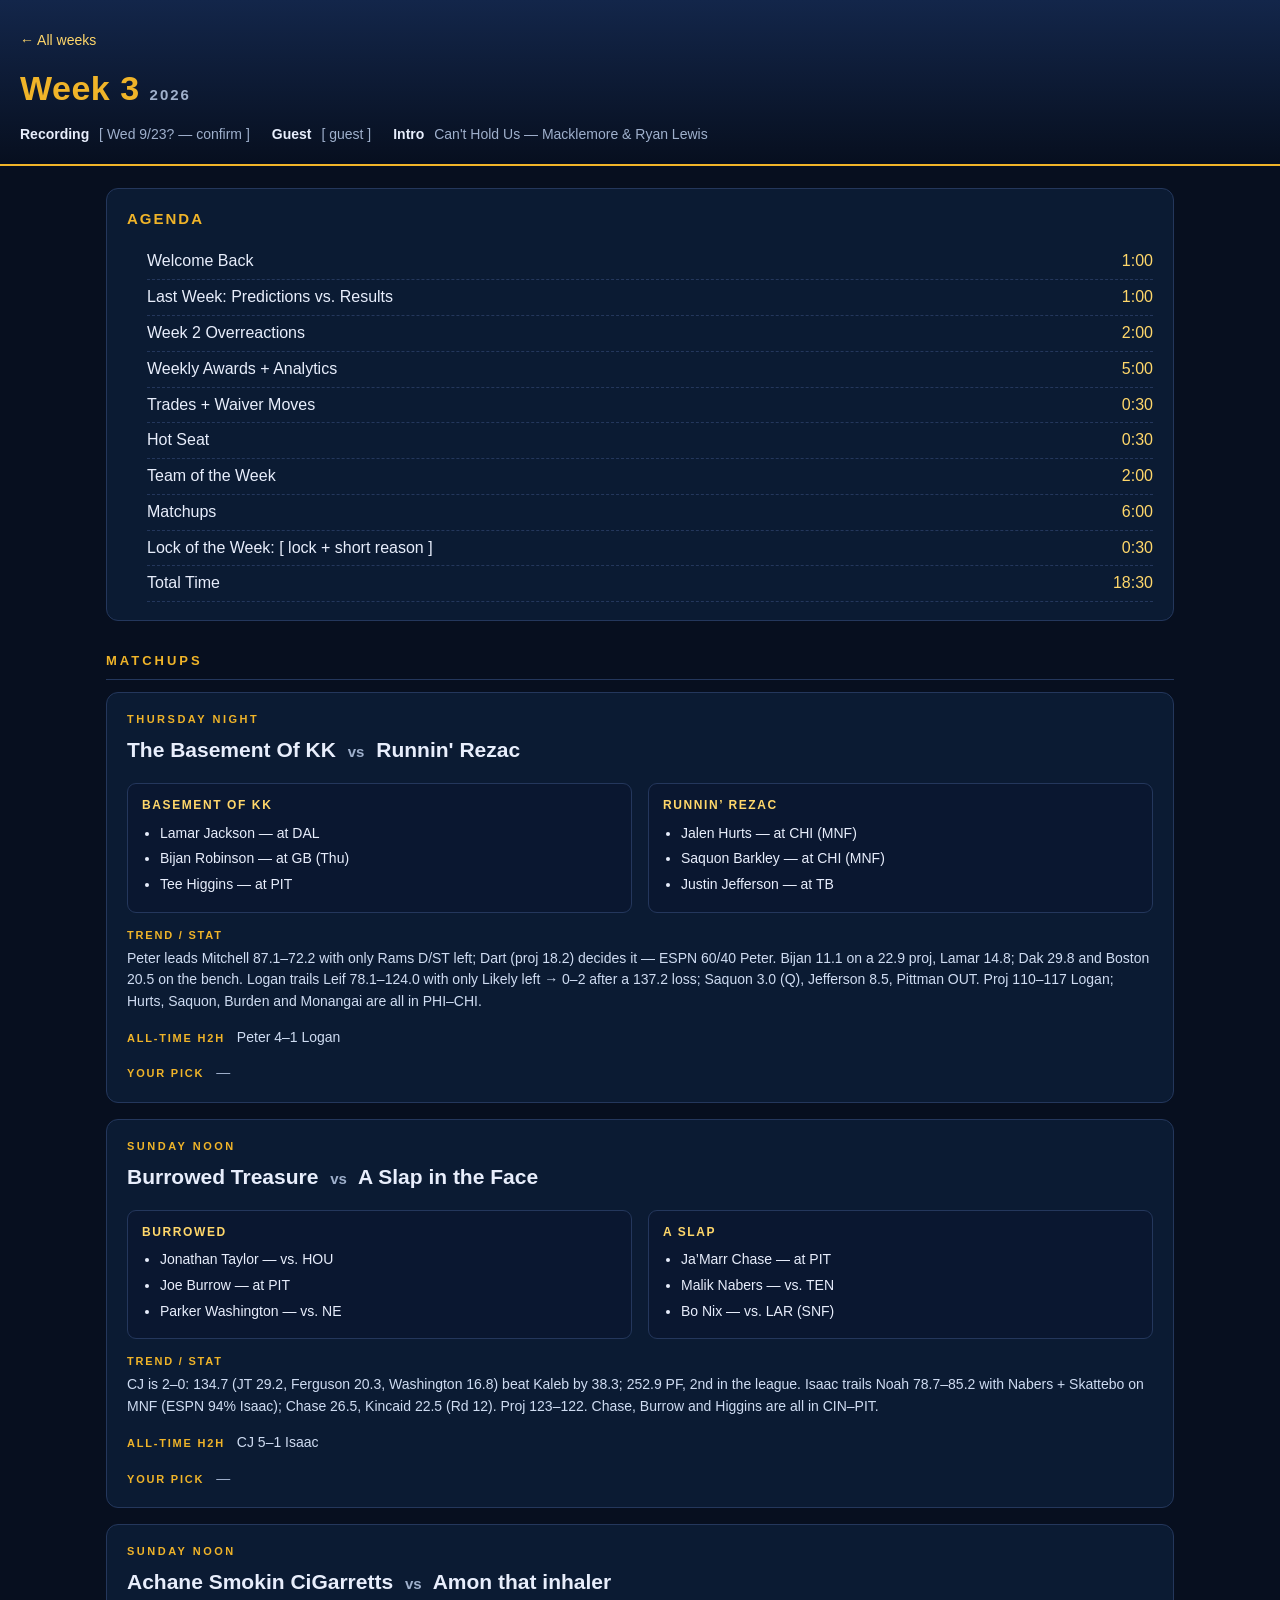
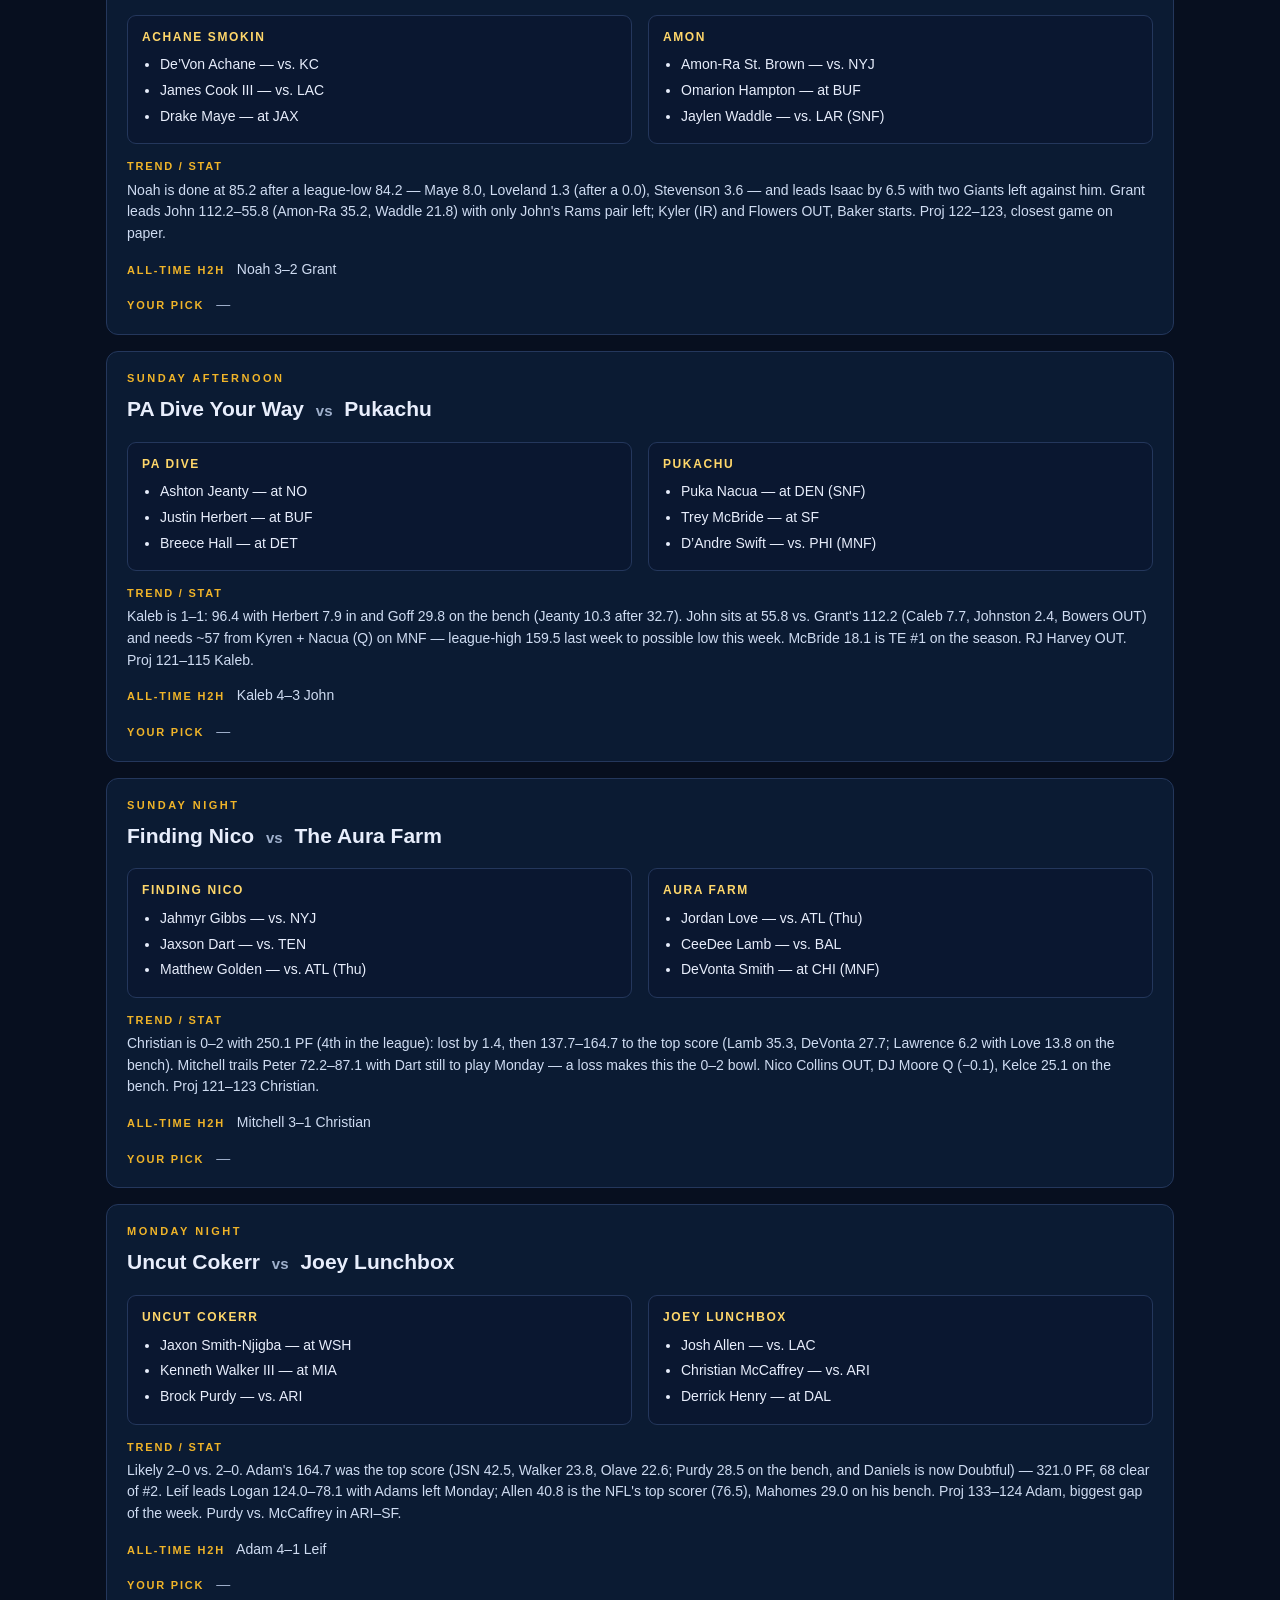
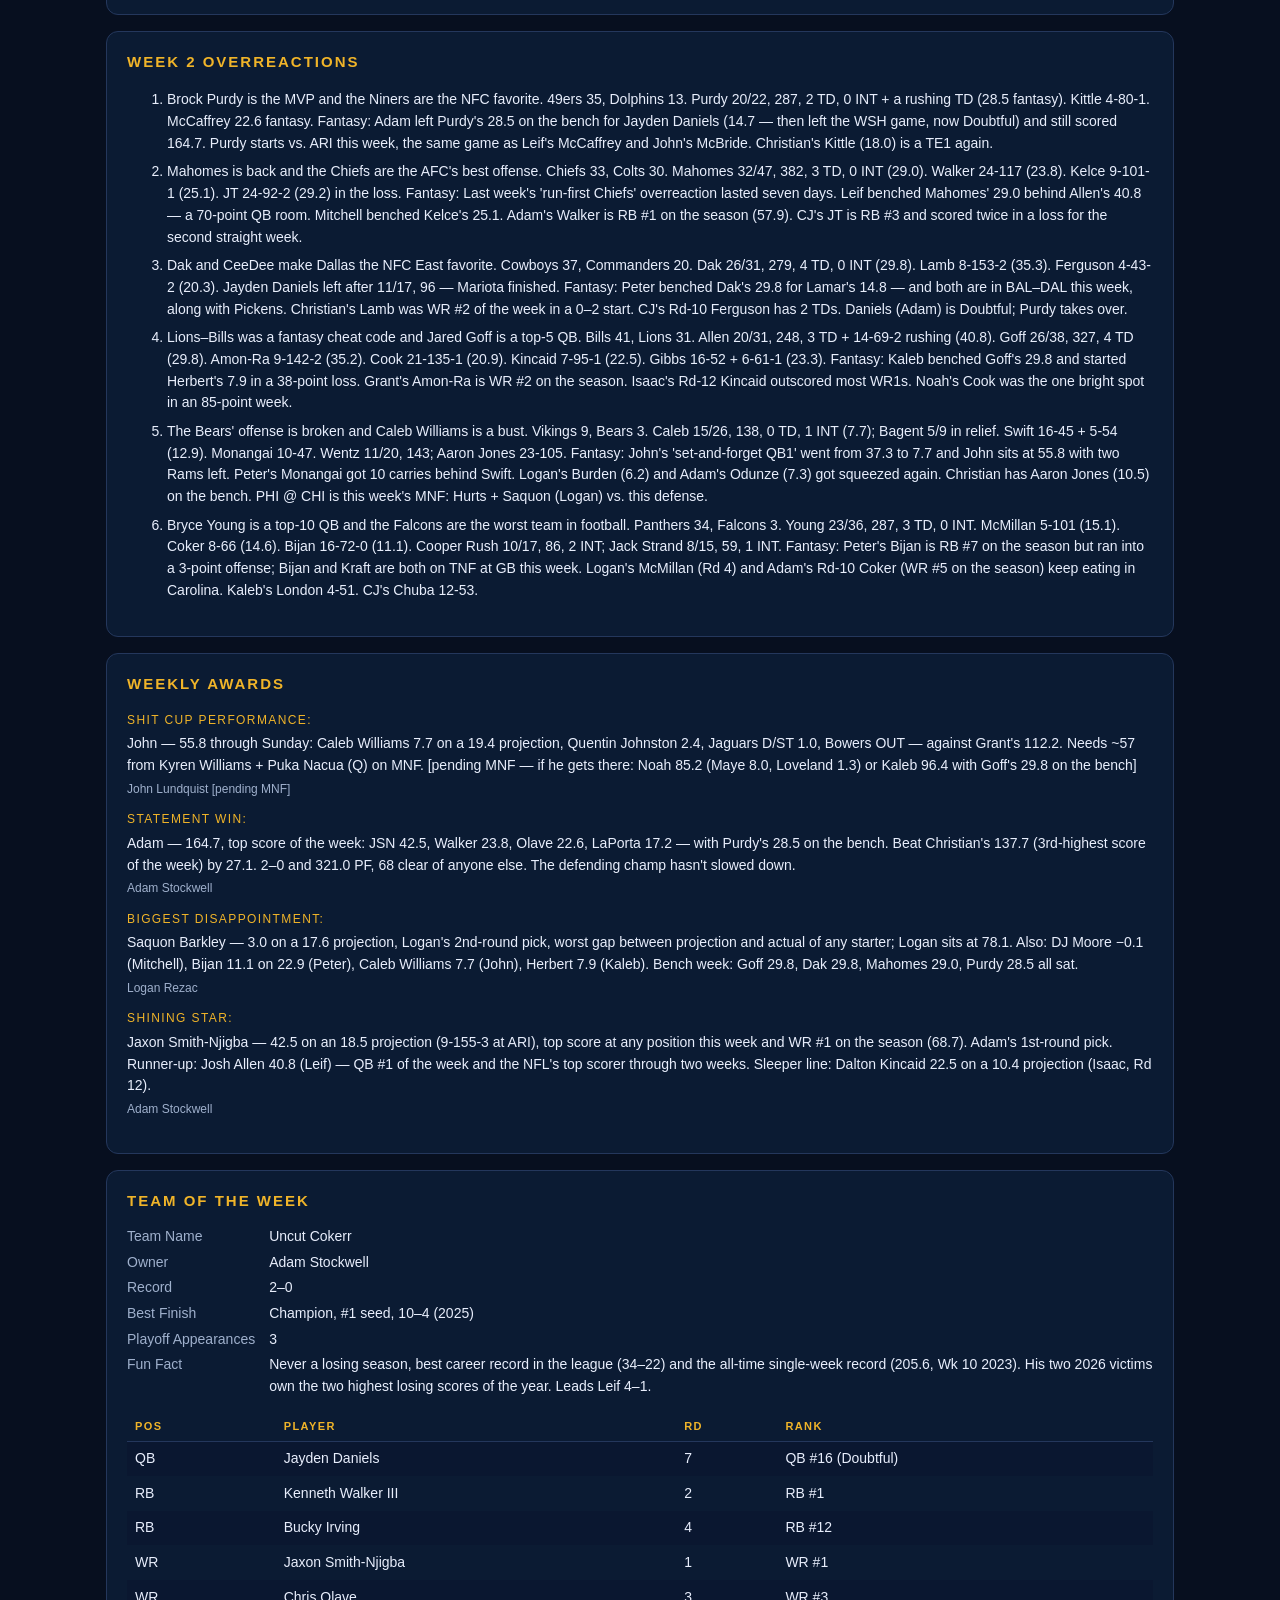
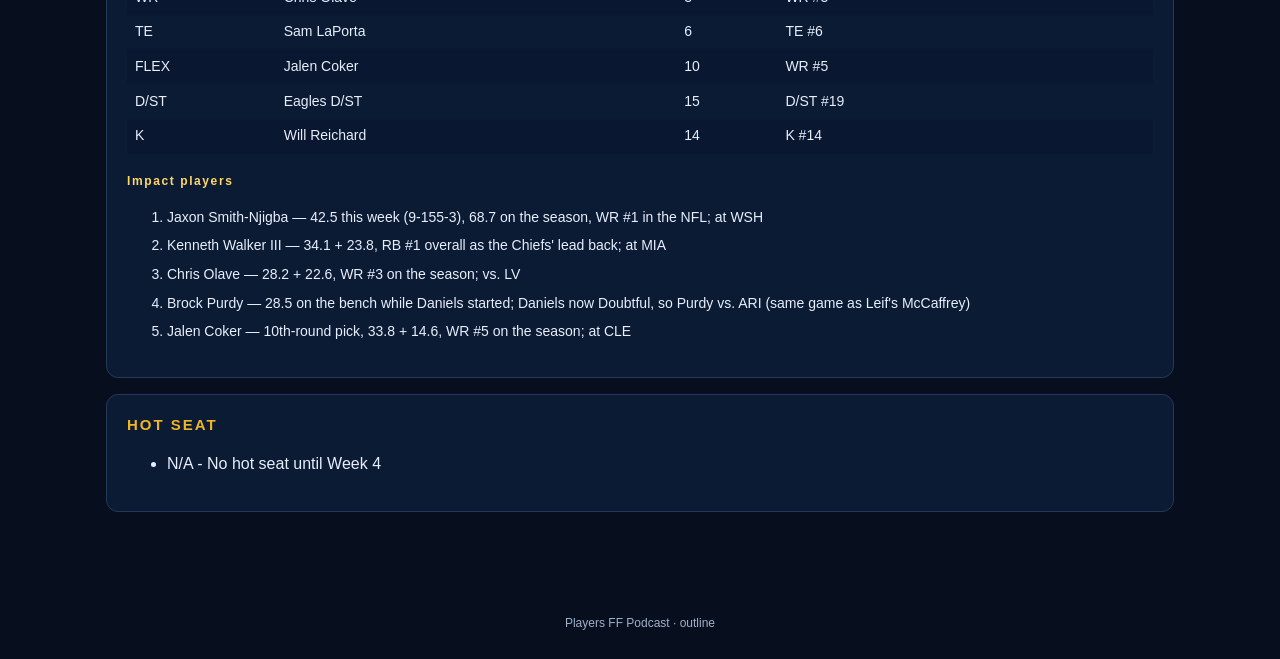
==== week-03.html @ 0b96c942 "Podcast outlines site: week 3" ====
<!doctype html><html lang="en"><head><meta charset="utf-8">
<meta name="viewport" content="width=device-width,initial-scale=1">
<meta name="robots" content="noindex,nofollow">
<title>Week 3 — Players FF Podcast Outline</title>
<link rel="stylesheet" href="style.css"></head><body>
<header class="top"><a class="back" href="index.html">← All weeks</a>
<h1>Week 3<span class="yr">2026</span></h1>
<div class="meta">
<span><b>Recording</b> [ Wed 9/23? — confirm ]</span>
<span><b>Guest</b> [ guest ]</span>
<span><b>Intro</b> Can&#x27;t Hold Us — Macklemore &amp; Ryan Lewis</span>
</div></header><main>
<section class="card agenda"><h2>Agenda</h2><ol>
<li><span>Welcome Back</span><em>1:00</em></li>
<li><span>Last Week: Predictions vs. Results</span><em>1:00</em></li>
<li><span>Week 2 Overreactions</span><em>2:00</em></li>
<li><span>Weekly Awards + Analytics</span><em>5:00</em></li>
<li><span>Trades + Waiver Moves</span><em>0:30</em></li>
<li><span>Hot Seat</span><em>0:30</em></li>
<li><span>Team of the Week</span><em>2:00</em></li>
<li><span>Matchups</span><em>6:00</em></li>
<li><span>Lock of the Week: [ lock + short reason ]</span><em>0:30</em></li>
<li><span>Total Time</span><em>18:30</em></li>
</ol></section>
<h2 class="hdr">Matchups</h2>
<section class="card game">
<div class="slot">THURSDAY NIGHT</div>
<h3>The Basement Of KK <i>vs</i> Runnin&#x27; Rezac</h3>
<div class="teams">
<div class="team"><h4>BASEMENT OF KK</h4><ul>
<li>Lamar Jackson — at DAL</li>
<li>Bijan Robinson — at GB (Thu)</li>
<li>Tee Higgins — at PIT</li>
</ul></div>
<div class="team"><h4>RUNNIN’ REZAC</h4><ul>
<li>Jalen Hurts — at CHI (MNF)</li>
<li>Saquon Barkley — at CHI (MNF)</li>
<li>Justin Jefferson — at TB</li>
</ul></div>
</div>
<p class="trend"><b>Trend / stat</b>Peter leads Mitchell 87.1–72.2 with only Rams D/ST left; Dart (proj 18.2) decides it — ESPN 60/40 Peter. Bijan 11.1 on a 22.9 proj, Lamar 14.8; Dak 29.8 and Boston 20.5 on the bench. Logan trails Leif 78.1–124.0 with only Likely left → 0–2 after a 137.2 loss; Saquon 3.0 (Q), Jefferson 8.5, Pittman OUT. Proj 110–117 Logan; Hurts, Saquon, Burden and Monangai are all in PHI–CHI.</p>
<p class="h2h"><b>All-time H2H</b> Peter 4–1 Logan</p>
<p class="pick"><b>Your pick</b> <span class="blank">—</span></p>
</section>
<section class="card game">
<div class="slot">SUNDAY NOON</div>
<h3>Burrowed Treasure <i>vs</i> A Slap in the Face</h3>
<div class="teams">
<div class="team"><h4>BURROWED</h4><ul>
<li>Jonathan Taylor — vs. HOU</li>
<li>Joe Burrow — at PIT</li>
<li>Parker Washington — vs. NE</li>
</ul></div>
<div class="team"><h4>A SLAP</h4><ul>
<li>Ja’Marr Chase — at PIT</li>
<li>Malik Nabers — vs. TEN</li>
<li>Bo Nix — vs. LAR (SNF)</li>
</ul></div>
</div>
<p class="trend"><b>Trend / stat</b>CJ is 2–0: 134.7 (JT 29.2, Ferguson 20.3, Washington 16.8) beat Kaleb by 38.3; 252.9 PF, 2nd in the league. Isaac trails Noah 78.7–85.2 with Nabers + Skattebo on MNF (ESPN 94% Isaac); Chase 26.5, Kincaid 22.5 (Rd 12). Proj 123–122. Chase, Burrow and Higgins are all in CIN–PIT.</p>
<p class="h2h"><b>All-time H2H</b> CJ 5–1 Isaac</p>
<p class="pick"><b>Your pick</b> <span class="blank">—</span></p>
</section>
<section class="card game">
<div class="slot">SUNDAY NOON</div>
<h3>Achane Smokin CiGarretts <i>vs</i> Amon that inhaler</h3>
<div class="teams">
<div class="team"><h4>ACHANE SMOKIN</h4><ul>
<li>De’Von Achane — vs. KC</li>
<li>James Cook III — vs. LAC</li>
<li>Drake Maye — at JAX</li>
</ul></div>
<div class="team"><h4>AMON</h4><ul>
<li>Amon-Ra St. Brown — vs. NYJ</li>
<li>Omarion Hampton — at BUF</li>
<li>Jaylen Waddle — vs. LAR (SNF)</li>
</ul></div>
</div>
<p class="trend"><b>Trend / stat</b>Noah is done at 85.2 after a league-low 84.2 — Maye 8.0, Loveland 1.3 (after a 0.0), Stevenson 3.6 — and leads Isaac by 6.5 with two Giants left against him. Grant leads John 112.2–55.8 (Amon-Ra 35.2, Waddle 21.8) with only John&#x27;s Rams pair left; Kyler (IR) and Flowers OUT, Baker starts. Proj 122–123, closest game on paper.</p>
<p class="h2h"><b>All-time H2H</b> Noah 3–2 Grant</p>
<p class="pick"><b>Your pick</b> <span class="blank">—</span></p>
</section>
<section class="card game">
<div class="slot">SUNDAY AFTERNOON</div>
<h3>PA Dive Your Way <i>vs</i> Pukachu</h3>
<div class="teams">
<div class="team"><h4>PA DIVE</h4><ul>
<li>Ashton Jeanty — at NO</li>
<li>Justin Herbert — at BUF</li>
<li>Breece Hall — at DET</li>
</ul></div>
<div class="team"><h4>PUKACHU</h4><ul>
<li>Puka Nacua — at DEN (SNF)</li>
<li>Trey McBride — at SF</li>
<li>D’Andre Swift — vs. PHI (MNF)</li>
</ul></div>
</div>
<p class="trend"><b>Trend / stat</b>Kaleb is 1–1: 96.4 with Herbert 7.9 in and Goff 29.8 on the bench (Jeanty 10.3 after 32.7). John sits at 55.8 vs. Grant&#x27;s 112.2 (Caleb 7.7, Johnston 2.4, Bowers OUT) and needs ~57 from Kyren + Nacua (Q) on MNF — league-high 159.5 last week to possible low this week. McBride 18.1 is TE #1 on the season. RJ Harvey OUT. Proj 121–115 Kaleb.</p>
<p class="h2h"><b>All-time H2H</b> Kaleb 4–3 John</p>
<p class="pick"><b>Your pick</b> <span class="blank">—</span></p>
</section>
<section class="card game">
<div class="slot">SUNDAY NIGHT</div>
<h3>Finding Nico <i>vs</i> The Aura Farm</h3>
<div class="teams">
<div class="team"><h4>FINDING NICO</h4><ul>
<li>Jahmyr Gibbs — vs. NYJ</li>
<li>Jaxson Dart — vs. TEN</li>
<li>Matthew Golden — vs. ATL (Thu)</li>
</ul></div>
<div class="team"><h4>AURA FARM</h4><ul>
<li>Jordan Love — vs. ATL (Thu)</li>
<li>CeeDee Lamb — vs. BAL</li>
<li>DeVonta Smith — at CHI (MNF)</li>
</ul></div>
</div>
<p class="trend"><b>Trend / stat</b>Christian is 0–2 with 250.1 PF (4th in the league): lost by 1.4, then 137.7–164.7 to the top score (Lamb 35.3, DeVonta 27.7; Lawrence 6.2 with Love 13.8 on the bench). Mitchell trails Peter 72.2–87.1 with Dart still to play Monday — a loss makes this the 0–2 bowl. Nico Collins OUT, DJ Moore Q (−0.1), Kelce 25.1 on the bench. Proj 121–123 Christian.</p>
<p class="h2h"><b>All-time H2H</b> Mitchell 3–1 Christian</p>
<p class="pick"><b>Your pick</b> <span class="blank">—</span></p>
</section>
<section class="card game">
<div class="slot">MONDAY NIGHT</div>
<h3>Uncut Cokerr <i>vs</i> Joey Lunchbox</h3>
<div class="teams">
<div class="team"><h4>UNCUT COKERR</h4><ul>
<li>Jaxon Smith-Njigba — at WSH</li>
<li>Kenneth Walker III — at MIA</li>
<li>Brock Purdy — vs. ARI</li>
</ul></div>
<div class="team"><h4>JOEY LUNCHBOX</h4><ul>
<li>Josh Allen — vs. LAC</li>
<li>Christian McCaffrey — vs. ARI</li>
<li>Derrick Henry — at DAL</li>
</ul></div>
</div>
<p class="trend"><b>Trend / stat</b>Likely 2–0 vs. 2–0. Adam&#x27;s 164.7 was the top score (JSN 42.5, Walker 23.8, Olave 22.6; Purdy 28.5 on the bench, and Daniels is now Doubtful) — 321.0 PF, 68 clear of #2. Leif leads Logan 124.0–78.1 with Adams left Monday; Allen 40.8 is the NFL&#x27;s top scorer (76.5), Mahomes 29.0 on his bench. Proj 133–124 Adam, biggest gap of the week. Purdy vs. McCaffrey in ARI–SF.</p>
<p class="h2h"><b>All-time H2H</b> Adam 4–1 Leif</p>
<p class="pick"><b>Your pick</b> <span class="blank">—</span></p>
</section>
<section class="card"><h2>Week 2 Overreactions</h2><ol class="over">
<li>Brock Purdy is the MVP and the Niners are the NFC favorite.
49ers 35, Dolphins 13. Purdy 20/22, 287, 2 TD, 0 INT + a rushing TD (28.5 fantasy). Kittle 4-80-1. McCaffrey 22.6 fantasy.
Fantasy: Adam left Purdy&#x27;s 28.5 on the bench for Jayden Daniels (14.7 — then left the WSH game, now Doubtful) and still scored 164.7. Purdy starts vs. ARI this week, the same game as Leif&#x27;s McCaffrey and John&#x27;s McBride. Christian&#x27;s Kittle (18.0) is a TE1 again.</li>
<li>Mahomes is back and the Chiefs are the AFC&#x27;s best offense.
Chiefs 33, Colts 30. Mahomes 32/47, 382, 3 TD, 0 INT (29.0). Walker 24-117 (23.8). Kelce 9-101-1 (25.1). JT 24-92-2 (29.2) in the loss.
Fantasy: Last week&#x27;s &#x27;run-first Chiefs&#x27; overreaction lasted seven days. Leif benched Mahomes&#x27; 29.0 behind Allen&#x27;s 40.8 — a 70-point QB room. Mitchell benched Kelce&#x27;s 25.1. Adam&#x27;s Walker is RB #1 on the season (57.9). CJ&#x27;s JT is RB #3 and scored twice in a loss for the second straight week.</li>
<li>Dak and CeeDee make Dallas the NFC East favorite.
Cowboys 37, Commanders 20. Dak 26/31, 279, 4 TD, 0 INT (29.8). Lamb 8-153-2 (35.3). Ferguson 4-43-2 (20.3). Jayden Daniels left after 11/17, 96 — Mariota finished.
Fantasy: Peter benched Dak&#x27;s 29.8 for Lamar&#x27;s 14.8 — and both are in BAL–DAL this week, along with Pickens. Christian&#x27;s Lamb was WR #2 of the week in a 0–2 start. CJ&#x27;s Rd-10 Ferguson has 2 TDs. Daniels (Adam) is Doubtful; Purdy takes over.</li>
<li>Lions–Bills was a fantasy cheat code and Jared Goff is a top-5 QB.
Bills 41, Lions 31. Allen 20/31, 248, 3 TD + 14-69-2 rushing (40.8). Goff 26/38, 327, 4 TD (29.8). Amon-Ra 9-142-2 (35.2). Cook 21-135-1 (20.9). Kincaid 7-95-1 (22.5). Gibbs 16-52 + 6-61-1 (23.3).
Fantasy: Kaleb benched Goff&#x27;s 29.8 and started Herbert&#x27;s 7.9 in a 38-point loss. Grant&#x27;s Amon-Ra is WR #2 on the season. Isaac&#x27;s Rd-12 Kincaid outscored most WR1s. Noah&#x27;s Cook was the one bright spot in an 85-point week.</li>
<li>The Bears&#x27; offense is broken and Caleb Williams is a bust.
Vikings 9, Bears 3. Caleb 15/26, 138, 0 TD, 1 INT (7.7); Bagent 5/9 in relief. Swift 16-45 + 5-54 (12.9). Monangai 10-47. Wentz 11/20, 143; Aaron Jones 23-105.
Fantasy: John&#x27;s &#x27;set-and-forget QB1&#x27; went from 37.3 to 7.7 and John sits at 55.8 with two Rams left. Peter&#x27;s Monangai got 10 carries behind Swift. Logan&#x27;s Burden (6.2) and Adam&#x27;s Odunze (7.3) got squeezed again. Christian has Aaron Jones (10.5) on the bench. PHI @ CHI is this week&#x27;s MNF: Hurts + Saquon (Logan) vs. this defense.</li>
<li>Bryce Young is a top-10 QB and the Falcons are the worst team in football.
Panthers 34, Falcons 3. Young 23/36, 287, 3 TD, 0 INT. McMillan 5-101 (15.1). Coker 8-66 (14.6). Bijan 16-72-0 (11.1). Cooper Rush 10/17, 86, 2 INT; Jack Strand 8/15, 59, 1 INT.
Fantasy: Peter&#x27;s Bijan is RB #7 on the season but ran into a 3-point offense; Bijan and Kraft are both on TNF at GB this week. Logan&#x27;s McMillan (Rd 4) and Adam&#x27;s Rd-10 Coker (WR #5 on the season) keep eating in Carolina. Kaleb&#x27;s London 4-51. CJ&#x27;s Chuba 12-53.</li>
</ol></section>
<section class="card"><h2>Weekly Awards</h2><dl class="awards">
<dt>Shit Cup Performance:</dt><dd>John — 55.8 through Sunday: Caleb Williams 7.7 on a 19.4 projection, Quentin Johnston 2.4, Jaguars D/ST 1.0, Bowers OUT — against Grant&#x27;s 112.2. Needs ~57 from Kyren Williams + Puka Nacua (Q) on MNF. [pending MNF — if he gets there: Noah 85.2 (Maye 8.0, Loveland 1.3) or Kaleb 96.4 with Goff&#x27;s 29.8 on the bench]<span class="who">John Lundquist [pending MNF]</span></dd>
<dt>Statement Win:</dt><dd>Adam — 164.7, top score of the week: JSN 42.5, Walker 23.8, Olave 22.6, LaPorta 17.2 — with Purdy&#x27;s 28.5 on the bench. Beat Christian&#x27;s 137.7 (3rd-highest score of the week) by 27.1. 2–0 and 321.0 PF, 68 clear of anyone else. The defending champ hasn&#x27;t slowed down.<span class="who">Adam Stockwell</span></dd>
<dt>Biggest Disappointment:</dt><dd>Saquon Barkley — 3.0 on a 17.6 projection, Logan&#x27;s 2nd-round pick, worst gap between projection and actual of any starter; Logan sits at 78.1. Also: DJ Moore −0.1 (Mitchell), Bijan 11.1 on 22.9 (Peter), Caleb Williams 7.7 (John), Herbert 7.9 (Kaleb). Bench week: Goff 29.8, Dak 29.8, Mahomes 29.0, Purdy 28.5 all sat.<span class="who">Logan Rezac</span></dd>
<dt>Shining Star:</dt><dd>Jaxon Smith-Njigba — 42.5 on an 18.5 projection (9-155-3 at ARI), top score at any position this week and WR #1 on the season (68.7). Adam&#x27;s 1st-round pick. Runner-up: Josh Allen 40.8 (Leif) — QB #1 of the week and the NFL&#x27;s top scorer through two weeks. Sleeper line: Dalton Kincaid 22.5 on a 10.4 projection (Isaac, Rd 12).<span class="who">Adam Stockwell</span></dd>
</dl></section>
<section class="card"><h2>Team of the Week</h2>
<dl class="kv">
<dt>Team Name</dt><dd>Uncut Cokerr</dd>
<dt>Owner</dt><dd>Adam Stockwell</dd>
<dt>Record</dt><dd>2–0</dd>
<dt>Best Finish</dt><dd>Champion, #1 seed, 10–4 (2025)</dd>
<dt>Playoff Appearances</dt><dd>3</dd>
<dt>Fun Fact</dt><dd>Never a losing season, best career record in the league (34–22) and the all-time single-week record (205.6, Wk 10 2023). His two 2026 victims own the two highest losing scores of the year. Leads Leif 4–1.</dd>
</dl>
<table><thead><tr><th>Pos</th><th>Player</th><th>Rd</th><th>Rank</th></tr></thead><tbody>
<tr><td>QB</td><td>Jayden Daniels</td><td>7</td><td>QB #16 (Doubtful)</td></tr>
<tr><td>RB</td><td>Kenneth Walker III</td><td>2</td><td>RB #1</td></tr>
<tr><td>RB</td><td>Bucky Irving</td><td>4</td><td>RB #12</td></tr>
<tr><td>WR</td><td>Jaxon Smith-Njigba</td><td>1</td><td>WR #1</td></tr>
<tr><td>WR</td><td>Chris Olave</td><td>3</td><td>WR #3</td></tr>
<tr><td>TE</td><td>Sam LaPorta</td><td>6</td><td>TE #6</td></tr>
<tr><td>FLEX</td><td>Jalen Coker</td><td>10</td><td>WR #5</td></tr>
<tr><td>D/ST</td><td>Eagles D/ST</td><td>15</td><td>D/ST #19</td></tr>
<tr><td>K</td><td>Will Reichard</td><td>14</td><td>K #14</td></tr>
</tbody></table>
<h4>Impact players</h4><ol class="impact">
<li>Jaxon Smith-Njigba — 42.5 this week (9-155-3), 68.7 on the season, WR #1 in the NFL; at WSH</li>
<li>Kenneth Walker III — 34.1 + 23.8, RB #1 overall as the Chiefs&#x27; lead back; at MIA</li>
<li>Chris Olave — 28.2 + 22.6, WR #3 on the season; vs. LV</li>
<li>Brock Purdy — 28.5 on the bench while Daniels started; Daniels now Doubtful, so Purdy vs. ARI (same game as Leif&#x27;s McCaffrey)</li>
<li>Jalen Coker — 10th-round pick, 33.8 + 14.6, WR #5 on the season; at CLE</li>
</ol>
</section>
<section class="card"><h2>Hot Seat</h2><ul>
<li>N/A - No hot seat until Week 4</li>
</ul></section>
</main><footer>Players FF Podcast · outline</footer></body></html>
---- style.css ----
:root{--navy:#0b1b33;--navy2:#13264a;--gold:#f0b429;--gold2:#ffd76a;
--ink:#e8eefc;--dim:#9fb0cc;--line:#24375c;--bg:#070f1f}
*{box-sizing:border-box}
body{margin:0;background:var(--bg);color:var(--ink);
font:16px/1.55 -apple-system,BlinkMacSystemFont,"Segoe UI",Roboto,sans-serif}
a{color:var(--gold2)}
.top{padding:28px 20px 18px;background:linear-gradient(180deg,var(--navy2),var(--bg));
border-bottom:2px solid var(--gold)}
.back{display:inline-block;margin-bottom:10px;font-size:14px;text-decoration:none}
.top h1{margin:0;font-size:34px;letter-spacing:.5px;color:var(--gold)}
.top h1 .yr{font-size:15px;color:var(--dim);margin-left:10px;letter-spacing:2px}
.meta{margin-top:10px;display:flex;flex-wrap:wrap;gap:8px 22px;font-size:14px;color:var(--dim)}
.meta b{color:var(--ink);font-weight:600;margin-right:6px}
main{max-width:1100px;margin:0 auto;padding:22px 16px 60px}
.hdr{font-size:13px;letter-spacing:3px;text-transform:uppercase;color:var(--gold);
margin:30px 0 12px;border-bottom:1px solid var(--line);padding-bottom:8px}
.card{background:var(--navy);border:1px solid var(--line);border-radius:12px;
padding:18px 20px;margin:0 0 16px}
.card h2{margin:0 0 14px;font-size:15px;letter-spacing:2px;text-transform:uppercase;color:var(--gold)}
.game .slot{font-size:11px;letter-spacing:2.5px;color:var(--gold);font-weight:700}
.game h3{margin:6px 0 16px;font-size:21px}
.game h3 i{color:var(--dim);font-style:normal;font-size:15px;margin:0 6px}
.teams{display:grid;grid-template-columns:1fr 1fr;gap:16px}
.team{background:#0a1730;border:1px solid var(--line);border-radius:9px;padding:12px 14px}
.team h4{margin:0 0 8px;font-size:12px;letter-spacing:1.6px;color:var(--gold2)}
.team ul{margin:0;padding-left:18px}
.team li{margin:4px 0;font-size:14px}
.trend,.h2h,.pick{margin:14px 0 0;font-size:14px;color:#cfdcf2}
.trend b,.h2h b,.pick b{display:block;font-size:11px;letter-spacing:1.8px;
text-transform:uppercase;color:var(--gold);margin-bottom:4px}
.h2h b,.pick b{display:inline-block;margin:0 8px 0 0}
.pick .blank{color:var(--dim)}
.agenda ol{margin:0;padding-left:20px}
.agenda li{display:flex;justify-content:space-between;gap:16px;padding:5px 0;
border-bottom:1px dashed var(--line)}
.agenda li em{color:var(--gold2);font-style:normal;font-variant-numeric:tabular-nums}
.awards dt{font-size:12px;letter-spacing:1.4px;color:var(--gold);text-transform:uppercase;margin-top:12px}
.awards dd{margin:4px 0 0;font-size:14px}
.awards .who{display:block;color:var(--dim);font-size:12px;margin-top:3px}
.kv{display:grid;grid-template-columns:auto 1fr;gap:4px 14px;margin:0 0 14px;font-size:14px}
.kv dt{color:var(--dim)}.kv dd{margin:0}
table{width:100%;border-collapse:collapse;font-size:14px}
th{text-align:left;font-size:11px;letter-spacing:1.4px;text-transform:uppercase;
color:var(--gold);border-bottom:1px solid var(--line);padding:6px 8px}
td{padding:6px 8px;border-bottom:1px solid #16264400}
tbody tr:nth-child(odd){background:#0a1730}
.over li,.impact li{margin:7px 0;font-size:14px}
h4{margin:18px 0 8px;font-size:12px;letter-spacing:1.6px;color:var(--gold2)}
footer{text-align:center;color:var(--dim);font-size:12px;padding:26px}
@media(max-width:700px){.teams{grid-template-columns:1fr}.top h1{font-size:26px}}
.weeks{list-style:none;margin:0;padding:0}
.weeks li{display:flex;justify-content:space-between;align-items:baseline;gap:16px;
padding:10px 0;border-bottom:1px solid var(--line)}
.weeks li:last-child{border-bottom:0}
.weeks a{font-size:18px;text-decoration:none;font-weight:600}
.weeks span{color:var(--dim);font-size:13px}
code{background:#0a1730;padding:1px 5px;border-radius:4px;font-size:13px}
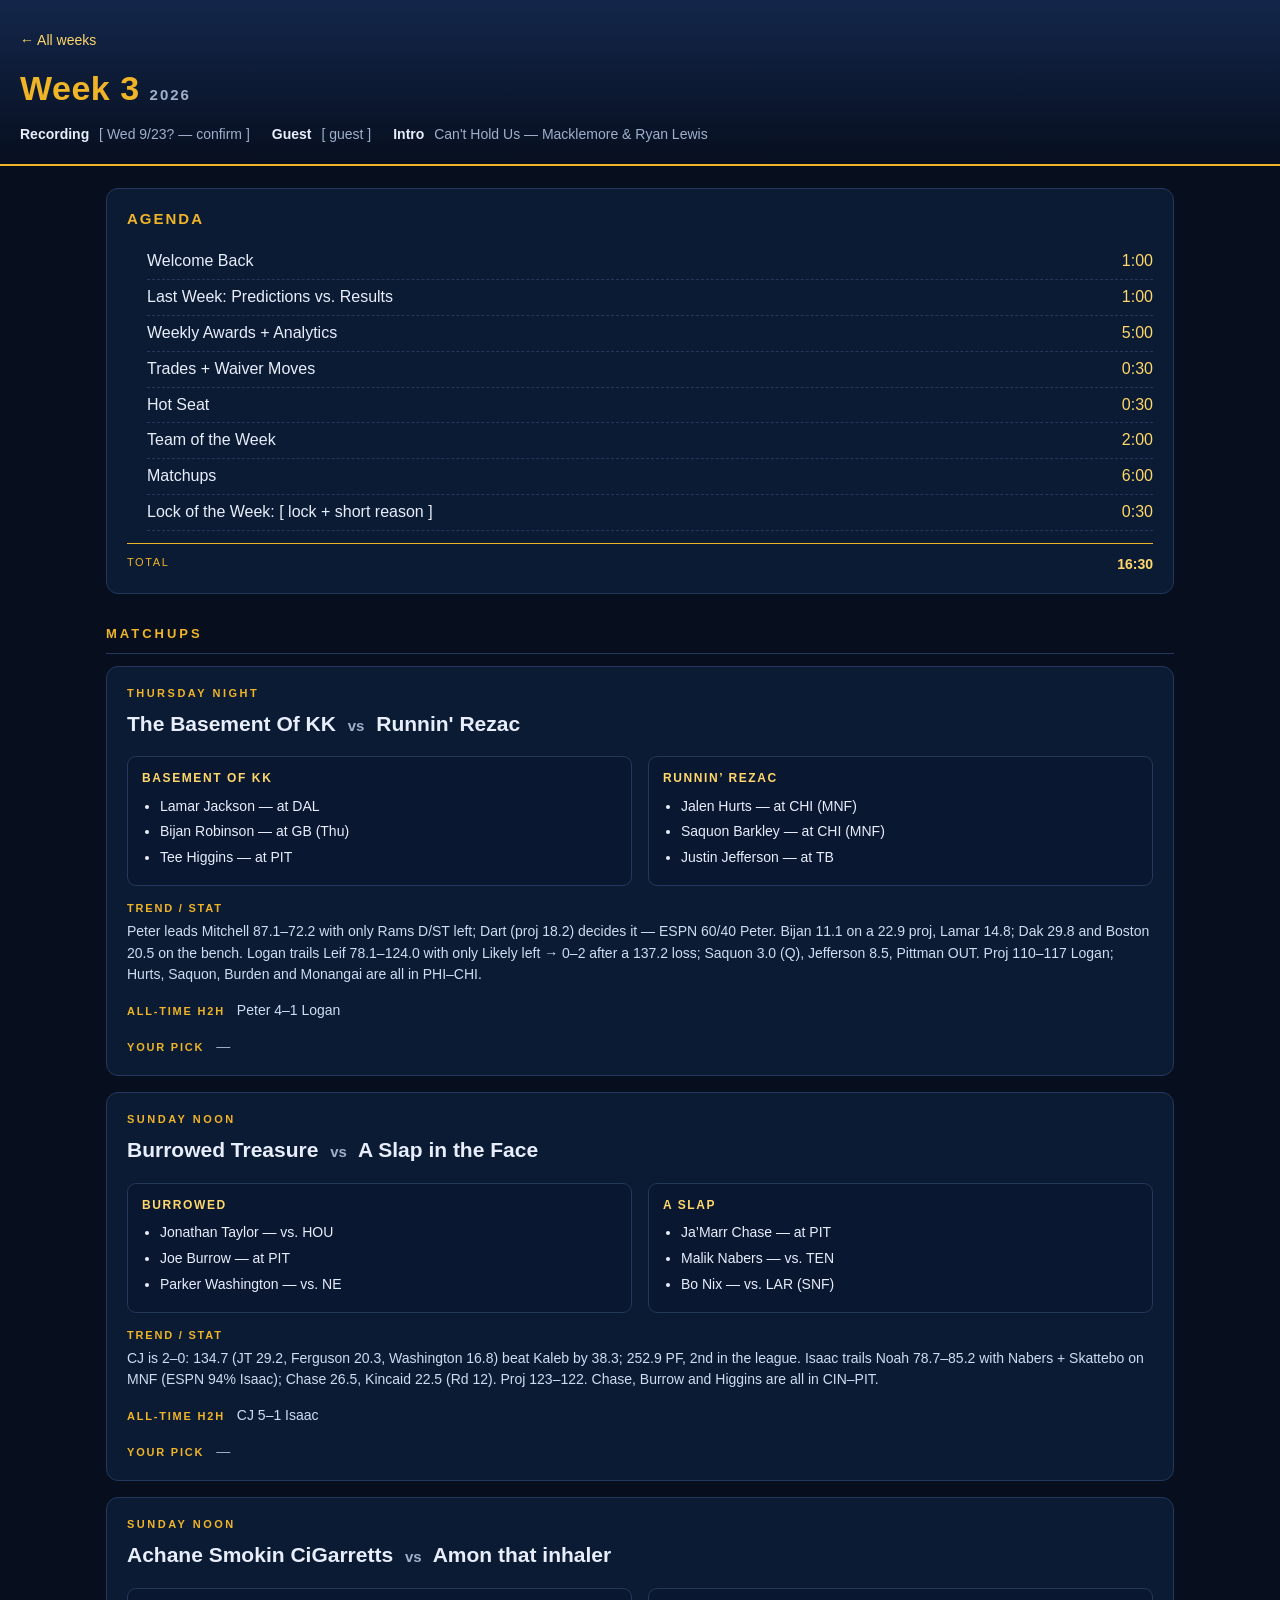
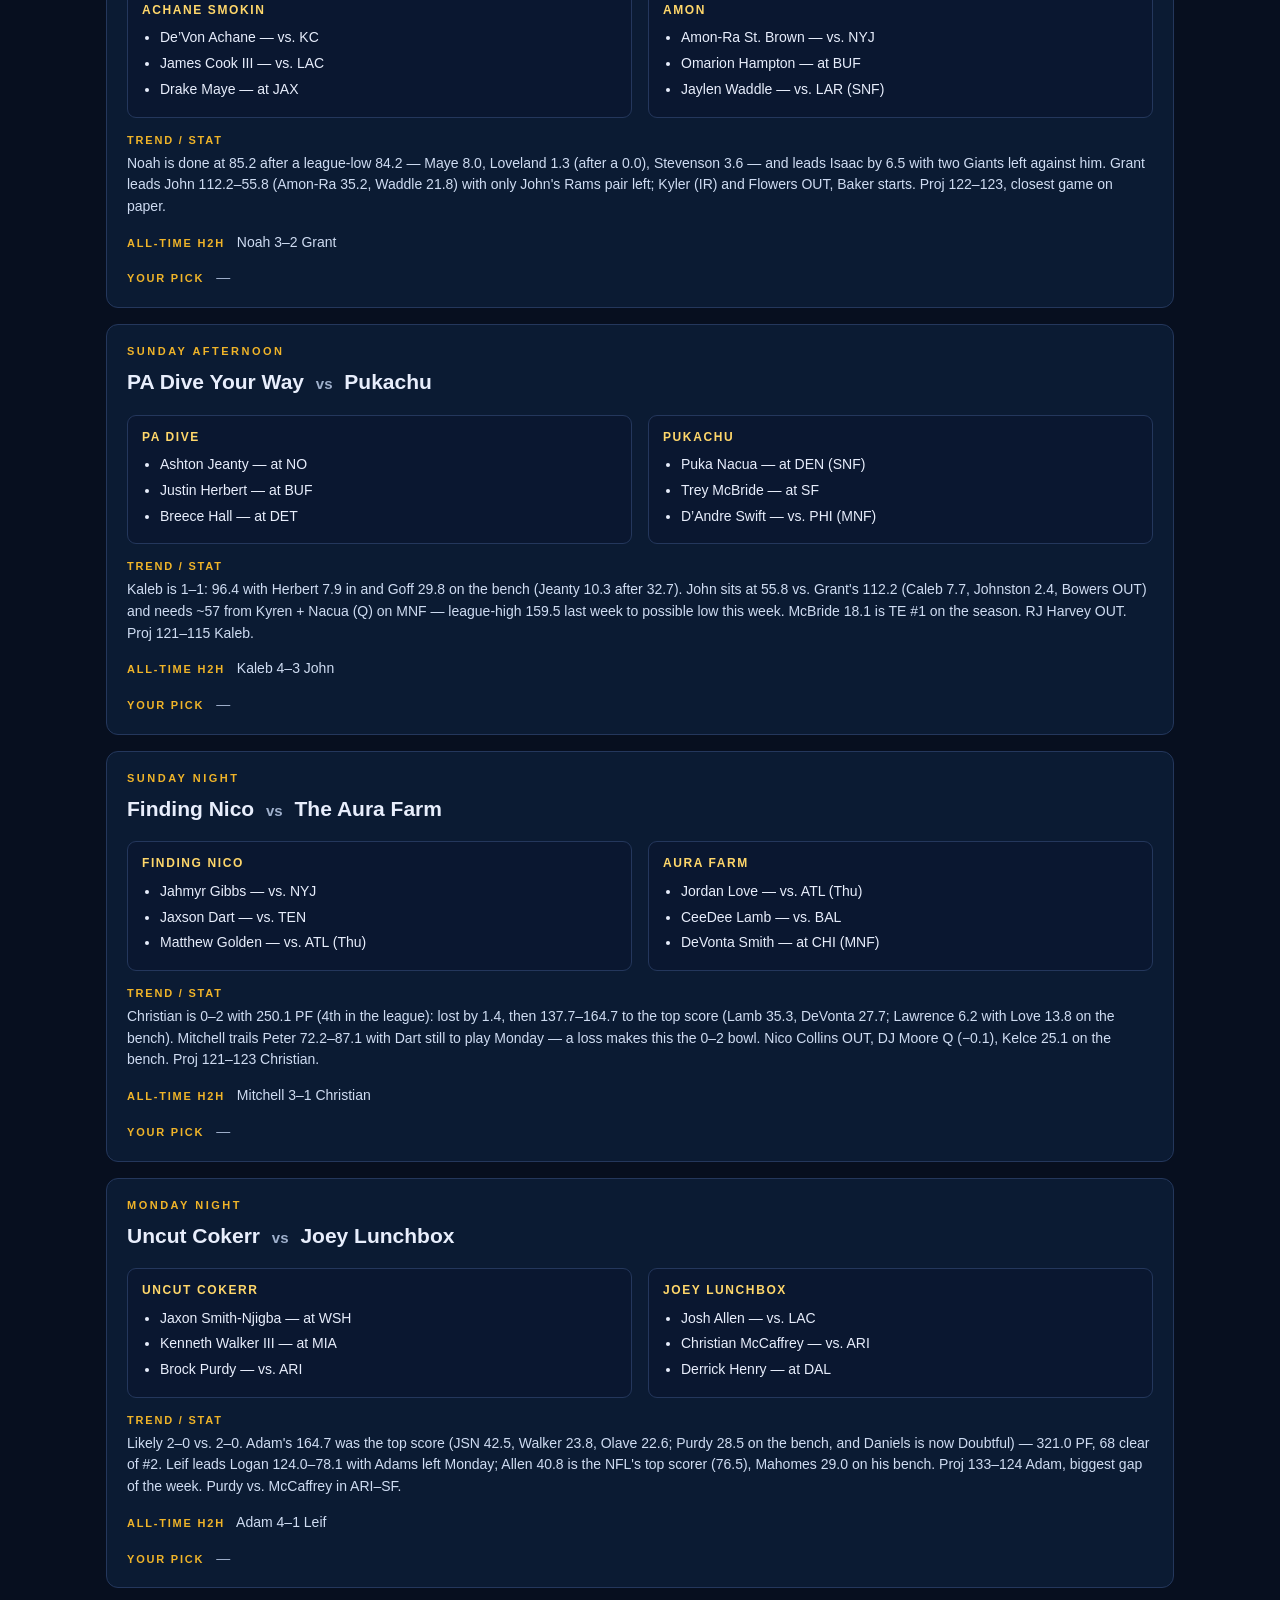
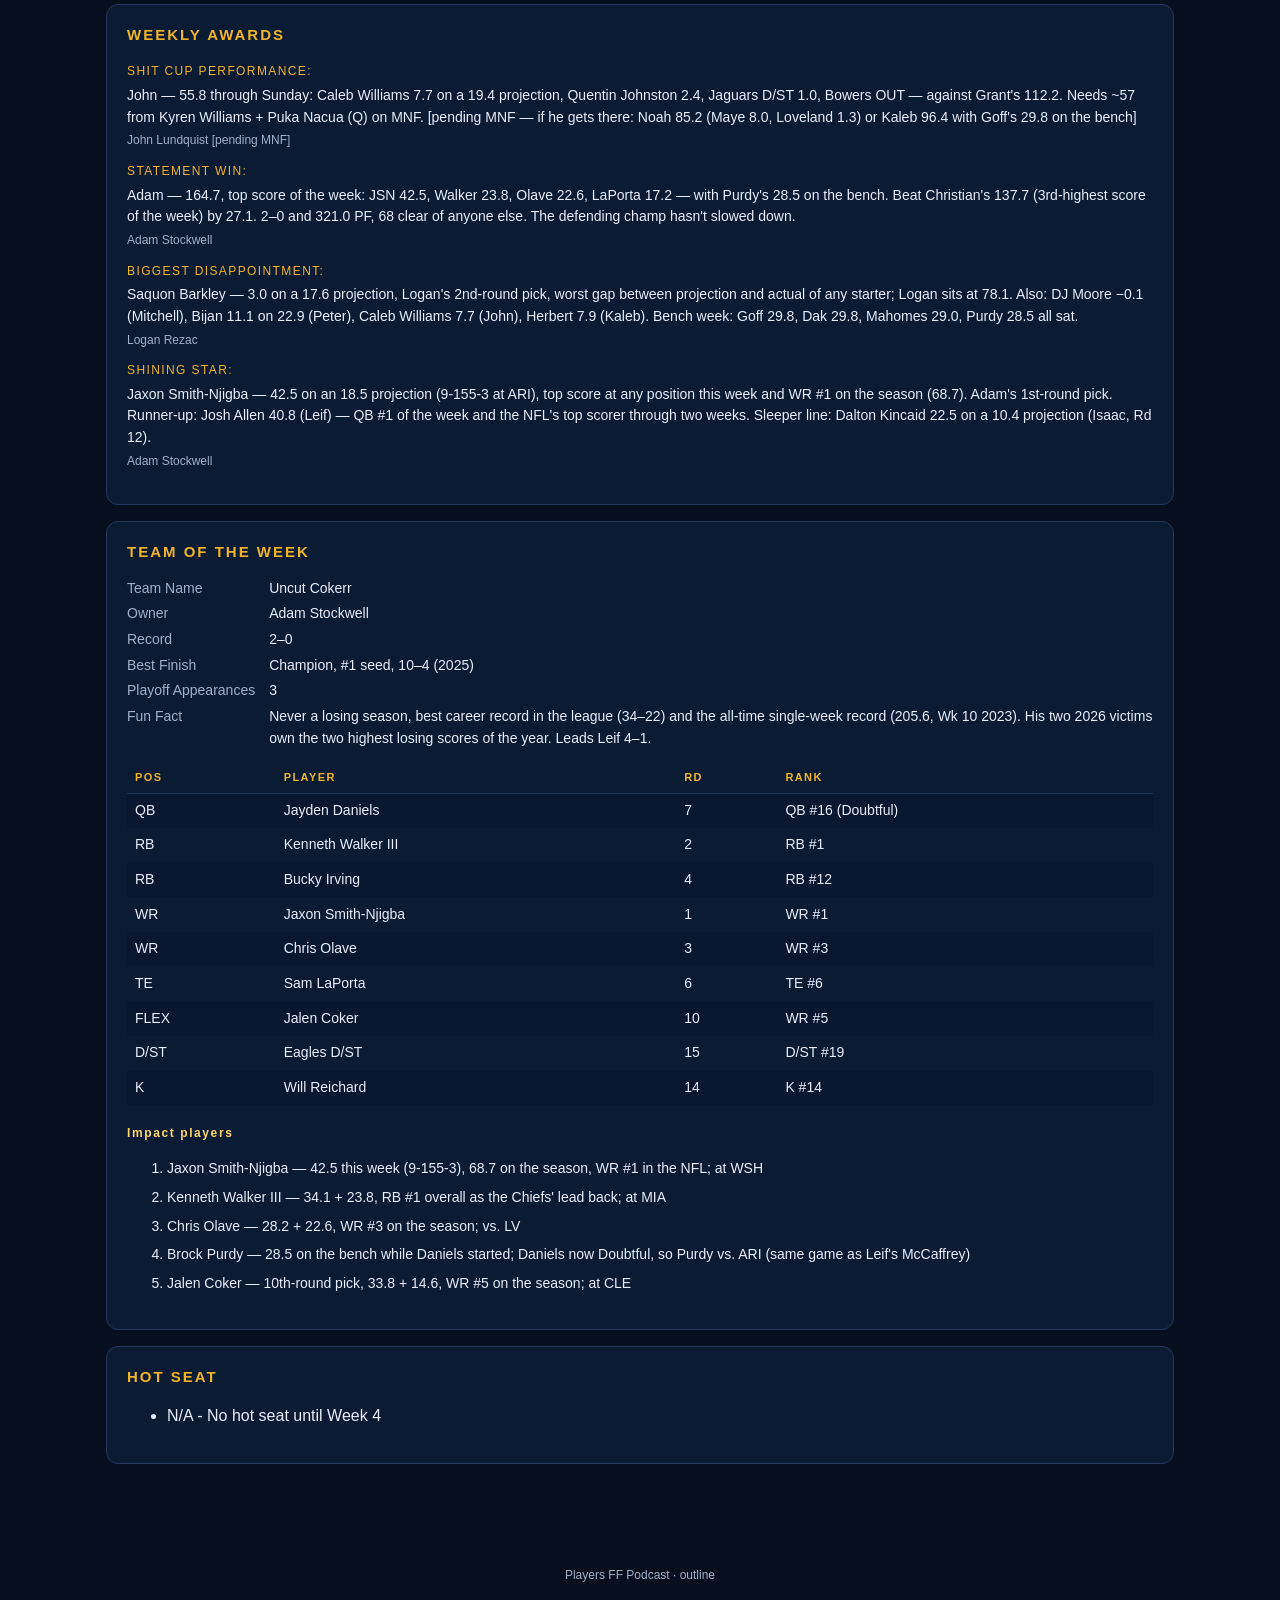
==== commit c28c83fa: "Drop overreactions segment; compute agenda total" ====
--- a/week-03.html
+++ b/week-03.html
@@ -13,15 +13,15 @@
 <section class="card agenda"><h2>Agenda</h2><ol>
 <li><span>Welcome Back</span><em>1:00</em></li>
 <li><span>Last Week: Predictions vs. Results</span><em>1:00</em></li>
-<li><span>Week 2 Overreactions</span><em>2:00</em></li>
 <li><span>Weekly Awards + Analytics</span><em>5:00</em></li>
 <li><span>Trades + Waiver Moves</span><em>0:30</em></li>
 <li><span>Hot Seat</span><em>0:30</em></li>
 <li><span>Team of the Week</span><em>2:00</em></li>
 <li><span>Matchups</span><em>6:00</em></li>
 <li><span>Lock of the Week: [ lock + short reason ]</span><em>0:30</em></li>
-<li><span>Total Time</span><em>18:30</em></li>
-</ol></section>
+</ol>
+<p class="total"><span>Total</span><em>16:30</em></p>
+</section>
 <h2 class="hdr">Matchups</h2>
 <section class="card game">
 <div class="slot">THURSDAY NIGHT</div>
@@ -137,26 +137,6 @@
 <p class="h2h"><b>All-time H2H</b> Adam 4–1 Leif</p>
 <p class="pick"><b>Your pick</b> <span class="blank">—</span></p>
 </section>
-<section class="card"><h2>Week 2 Overreactions</h2><ol class="over">
-<li>Brock Purdy is the MVP and the Niners are the NFC favorite.
-49ers 35, Dolphins 13. Purdy 20/22, 287, 2 TD, 0 INT + a rushing TD (28.5 fantasy). Kittle 4-80-1. McCaffrey 22.6 fantasy.
-Fantasy: Adam left Purdy&#x27;s 28.5 on the bench for Jayden Daniels (14.7 — then left the WSH game, now Doubtful) and still scored 164.7. Purdy starts vs. ARI this week, the same game as Leif&#x27;s McCaffrey and John&#x27;s McBride. Christian&#x27;s Kittle (18.0) is a TE1 again.</li>
-<li>Mahomes is back and the Chiefs are the AFC&#x27;s best offense.
-Chiefs 33, Colts 30. Mahomes 32/47, 382, 3 TD, 0 INT (29.0). Walker 24-117 (23.8). Kelce 9-101-1 (25.1). JT 24-92-2 (29.2) in the loss.
-Fantasy: Last week&#x27;s &#x27;run-first Chiefs&#x27; overreaction lasted seven days. Leif benched Mahomes&#x27; 29.0 behind Allen&#x27;s 40.8 — a 70-point QB room. Mitchell benched Kelce&#x27;s 25.1. Adam&#x27;s Walker is RB #1 on the season (57.9). CJ&#x27;s JT is RB #3 and scored twice in a loss for the second straight week.</li>
-<li>Dak and CeeDee make Dallas the NFC East favorite.
-Cowboys 37, Commanders 20. Dak 26/31, 279, 4 TD, 0 INT (29.8). Lamb 8-153-2 (35.3). Ferguson 4-43-2 (20.3). Jayden Daniels left after 11/17, 96 — Mariota finished.
-Fantasy: Peter benched Dak&#x27;s 29.8 for Lamar&#x27;s 14.8 — and both are in BAL–DAL this week, along with Pickens. Christian&#x27;s Lamb was WR #2 of the week in a 0–2 start. CJ&#x27;s Rd-10 Ferguson has 2 TDs. Daniels (Adam) is Doubtful; Purdy takes over.</li>
-<li>Lions–Bills was a fantasy cheat code and Jared Goff is a top-5 QB.
-Bills 41, Lions 31. Allen 20/31, 248, 3 TD + 14-69-2 rushing (40.8). Goff 26/38, 327, 4 TD (29.8). Amon-Ra 9-142-2 (35.2). Cook 21-135-1 (20.9). Kincaid 7-95-1 (22.5). Gibbs 16-52 + 6-61-1 (23.3).
-Fantasy: Kaleb benched Goff&#x27;s 29.8 and started Herbert&#x27;s 7.9 in a 38-point loss. Grant&#x27;s Amon-Ra is WR #2 on the season. Isaac&#x27;s Rd-12 Kincaid outscored most WR1s. Noah&#x27;s Cook was the one bright spot in an 85-point week.</li>
-<li>The Bears&#x27; offense is broken and Caleb Williams is a bust.
-Vikings 9, Bears 3. Caleb 15/26, 138, 0 TD, 1 INT (7.7); Bagent 5/9 in relief. Swift 16-45 + 5-54 (12.9). Monangai 10-47. Wentz 11/20, 143; Aaron Jones 23-105.
-Fantasy: John&#x27;s &#x27;set-and-forget QB1&#x27; went from 37.3 to 7.7 and John sits at 55.8 with two Rams left. Peter&#x27;s Monangai got 10 carries behind Swift. Logan&#x27;s Burden (6.2) and Adam&#x27;s Odunze (7.3) got squeezed again. Christian has Aaron Jones (10.5) on the bench. PHI @ CHI is this week&#x27;s MNF: Hurts + Saquon (Logan) vs. this defense.</li>
-<li>Bryce Young is a top-10 QB and the Falcons are the worst team in football.
-Panthers 34, Falcons 3. Young 23/36, 287, 3 TD, 0 INT. McMillan 5-101 (15.1). Coker 8-66 (14.6). Bijan 16-72-0 (11.1). Cooper Rush 10/17, 86, 2 INT; Jack Strand 8/15, 59, 1 INT.
-Fantasy: Peter&#x27;s Bijan is RB #7 on the season but ran into a 3-point offense; Bijan and Kraft are both on TNF at GB this week. Logan&#x27;s McMillan (Rd 4) and Adam&#x27;s Rd-10 Coker (WR #5 on the season) keep eating in Carolina. Kaleb&#x27;s London 4-51. CJ&#x27;s Chuba 12-53.</li>
-</ol></section>
 <section class="card"><h2>Weekly Awards</h2><dl class="awards">
 <dt>Shit Cup Performance:</dt><dd>John — 55.8 through Sunday: Caleb Williams 7.7 on a 19.4 projection, Quentin Johnston 2.4, Jaguars D/ST 1.0, Bowers OUT — against Grant&#x27;s 112.2. Needs ~57 from Kyren Williams + Puka Nacua (Q) on MNF. [pending MNF — if he gets there: Noah 85.2 (Maye 8.0, Loveland 1.3) or Kaleb 96.4 with Goff&#x27;s 29.8 on the bench]<span class="who">John Lundquist [pending MNF]</span></dd>
 <dt>Statement Win:</dt><dd>Adam — 164.7, top score of the week: JSN 42.5, Walker 23.8, Olave 22.6, LaPorta 17.2 — with Purdy&#x27;s 28.5 on the bench. Beat Christian&#x27;s 137.7 (3rd-highest score of the week) by 27.1. 2–0 and 321.0 PF, 68 clear of anyone else. The defending champ hasn&#x27;t slowed down.<span class="who">Adam Stockwell</span></dd>
--- a/style.css
+++ b/style.css
@@ -55,3 +55,7 @@
 .weeks a{font-size:18px;text-decoration:none;font-weight:600}
 .weeks span{color:var(--dim);font-size:13px}
 code{background:#0a1730;padding:1px 5px;border-radius:4px;font-size:13px}
+.total{display:flex;justify-content:space-between;gap:16px;margin:12px 0 0;
+padding-top:10px;border-top:1px solid var(--gold);font-size:14px}
+.total span{letter-spacing:1.6px;text-transform:uppercase;font-size:11px;color:var(--gold)}
+.total em{font-style:normal;color:var(--gold2);font-variant-numeric:tabular-nums;font-weight:600}
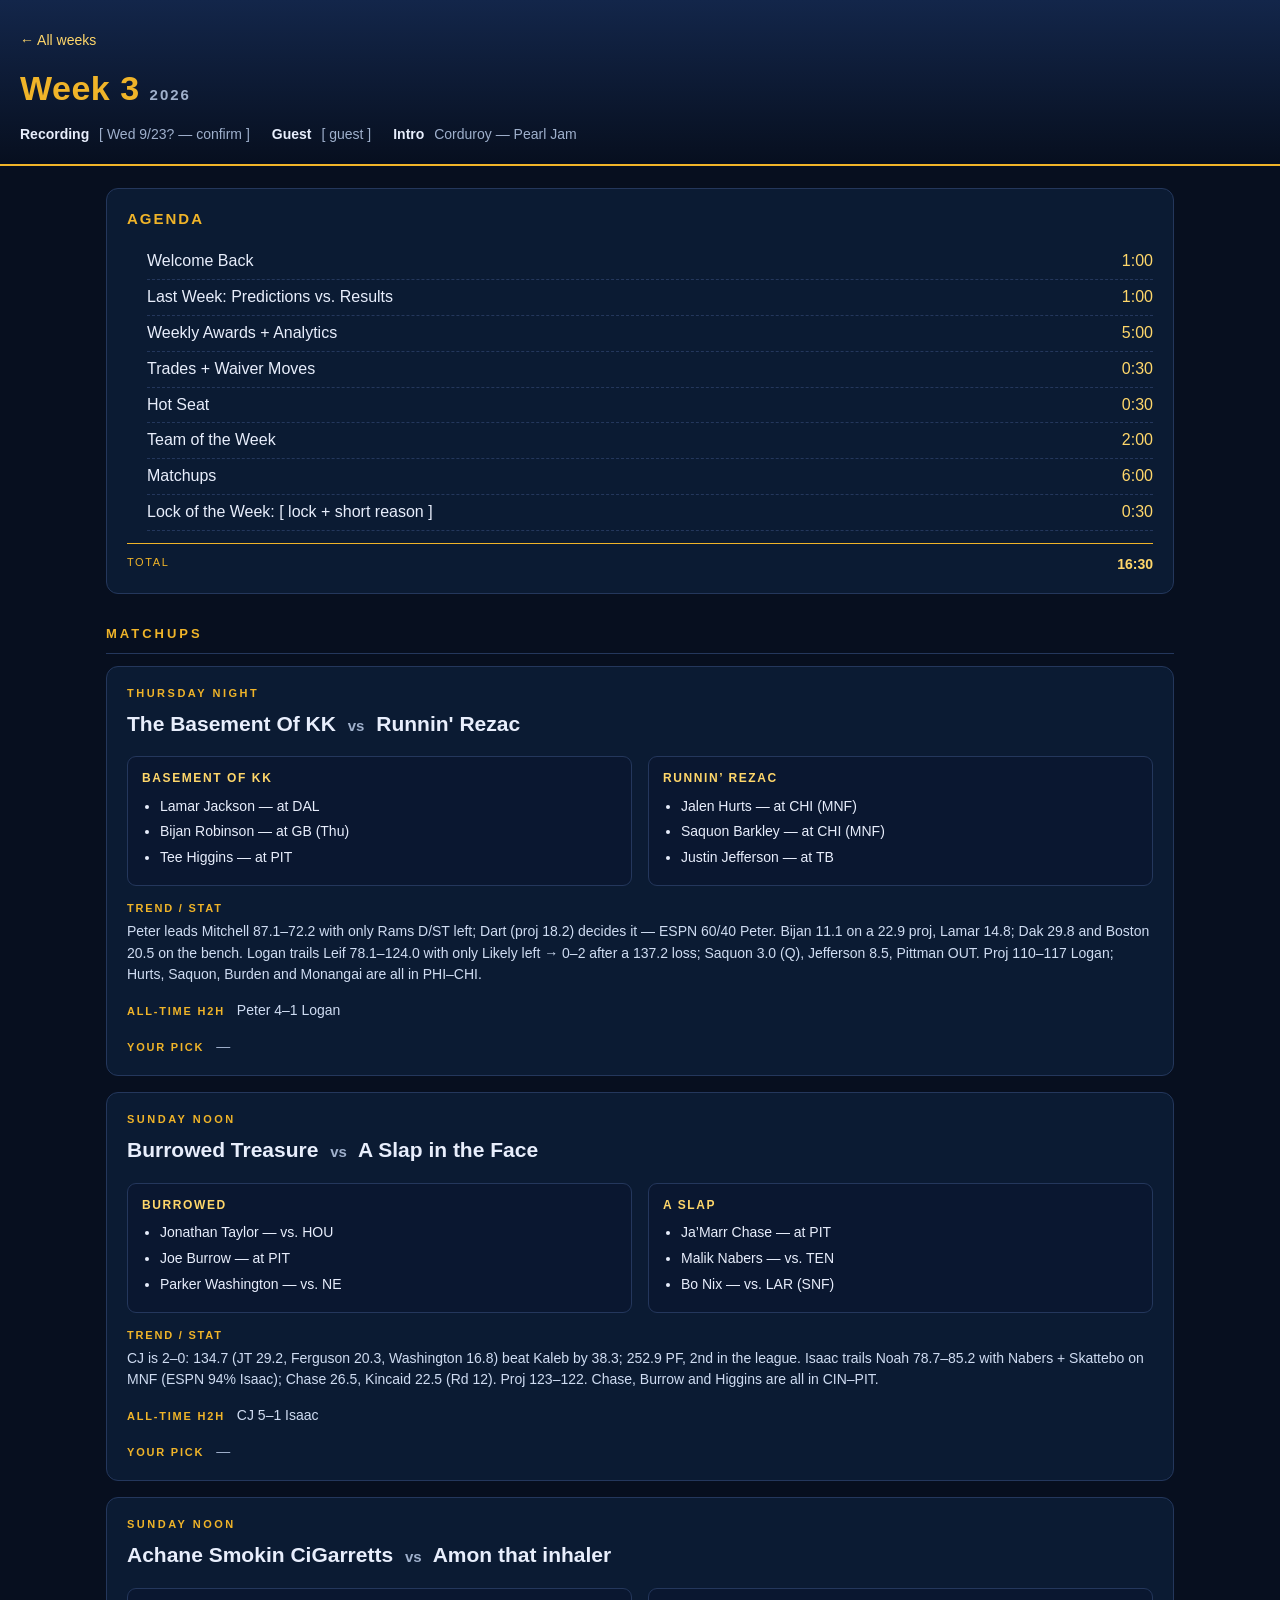
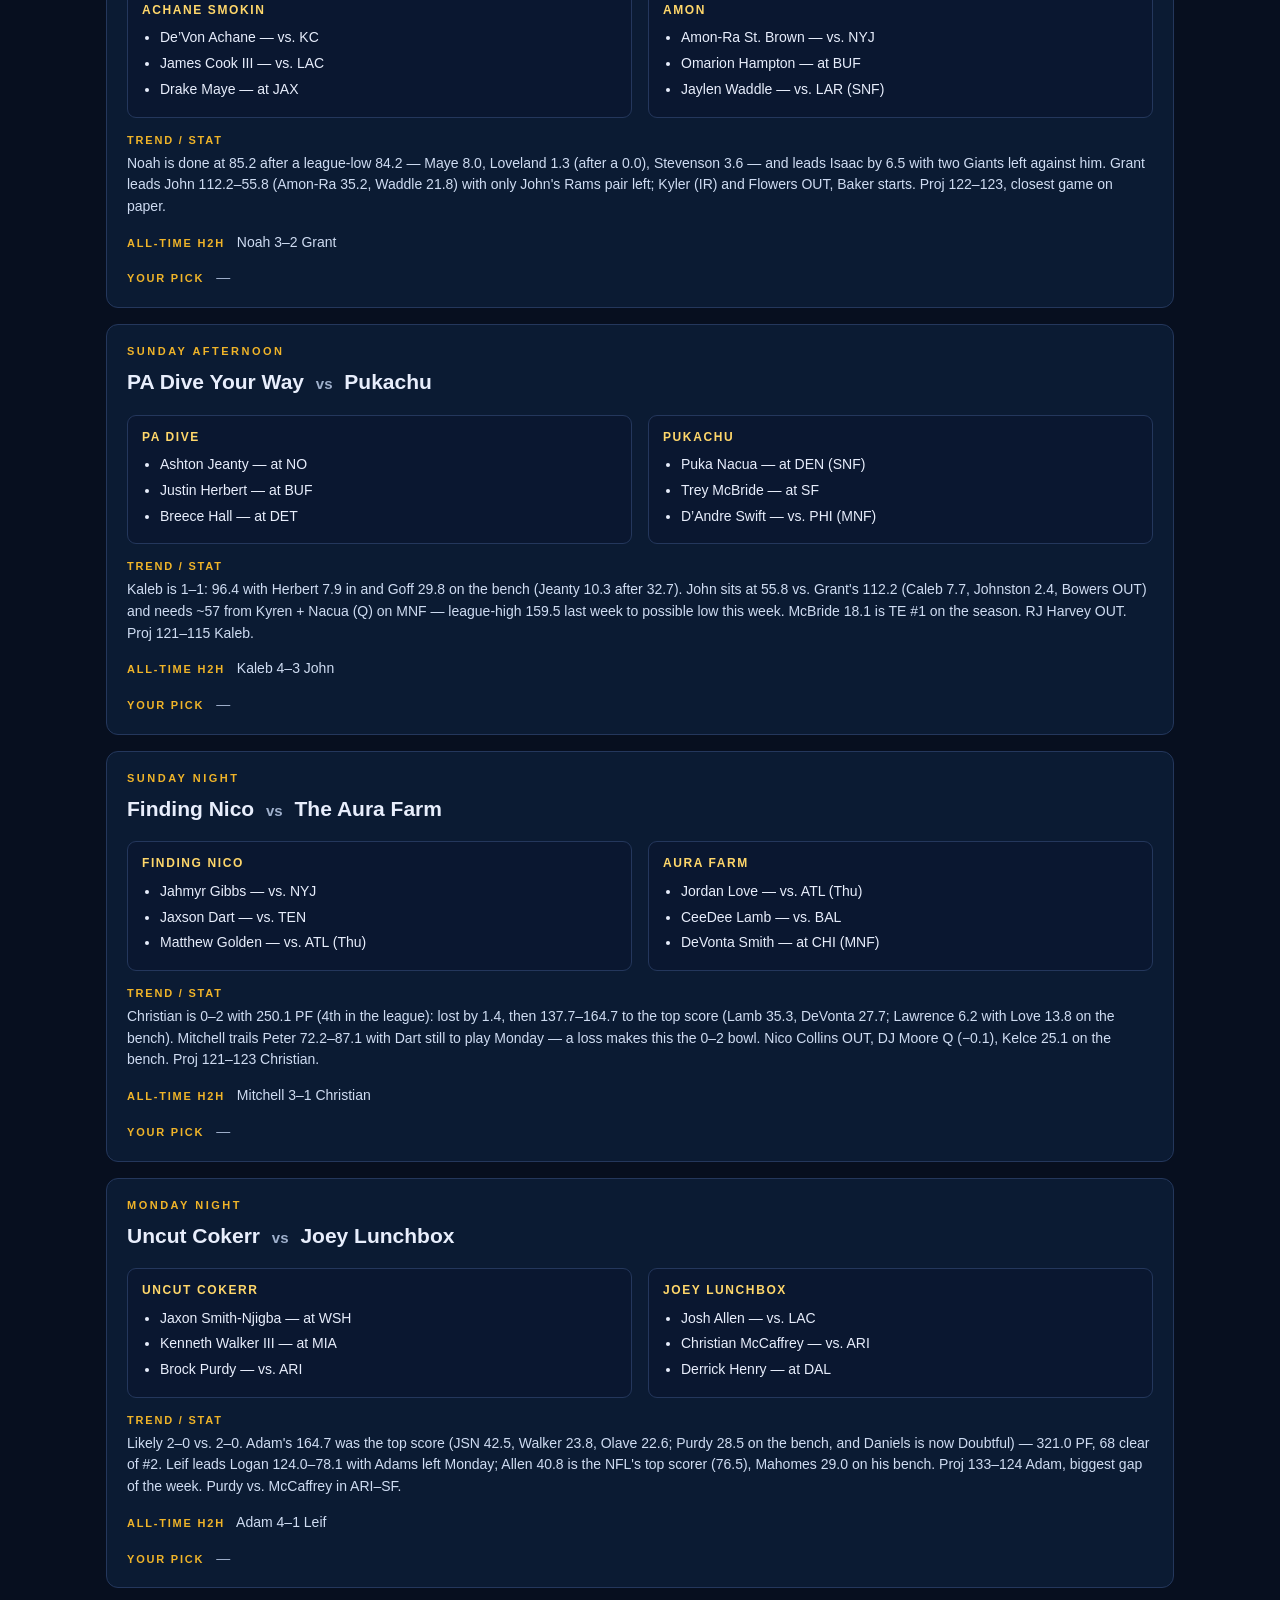
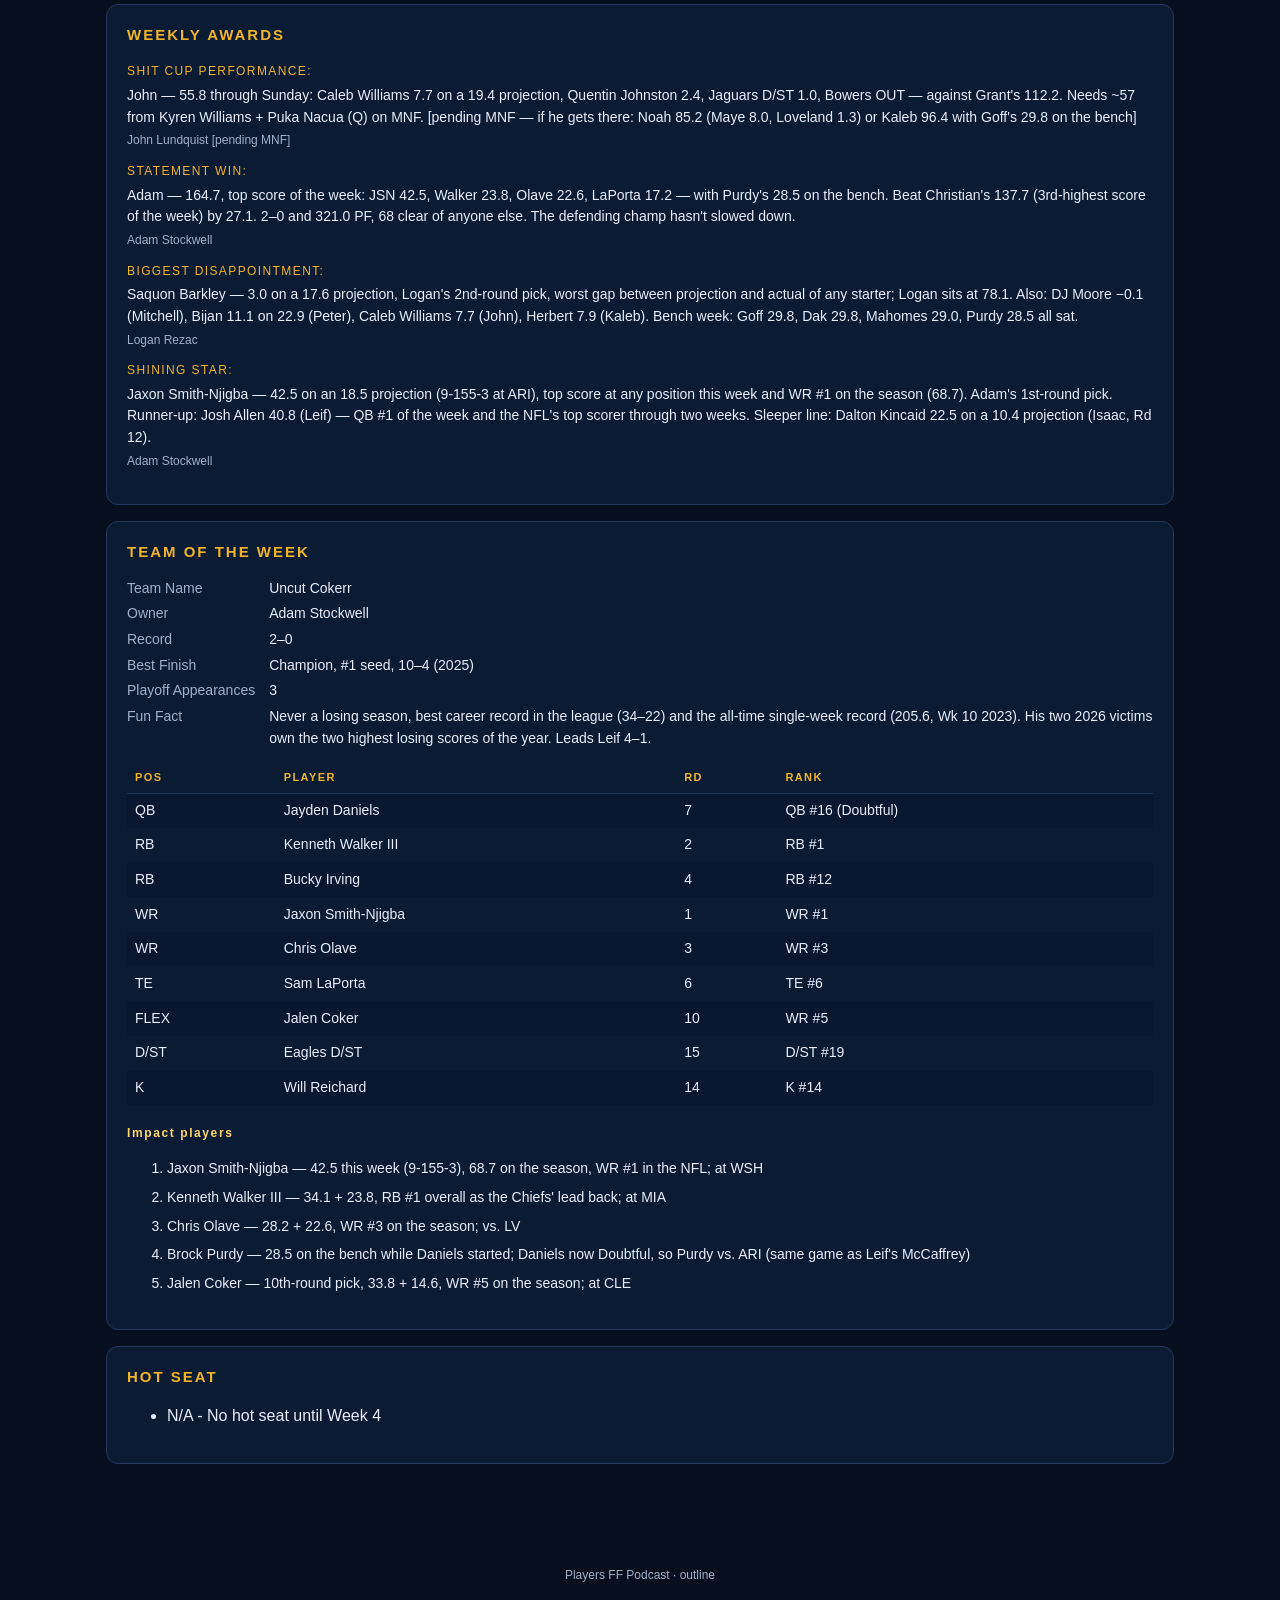
==== commit 543e45c9: "Week 3 intro song: Corduroy" ====
--- a/week-03.html
+++ b/week-03.html
@@ -8,7 +8,7 @@
 <div class="meta">
 <span><b>Recording</b> [ Wed 9/23? — confirm ]</span>
 <span><b>Guest</b> [ guest ]</span>
-<span><b>Intro</b> Can&#x27;t Hold Us — Macklemore &amp; Ryan Lewis</span>
+<span><b>Intro</b> Corduroy — Pearl Jam</span>
 </div></header><main>
 <section class="card agenda"><h2>Agenda</h2><ol>
 <li><span>Welcome Back</span><em>1:00</em></li>
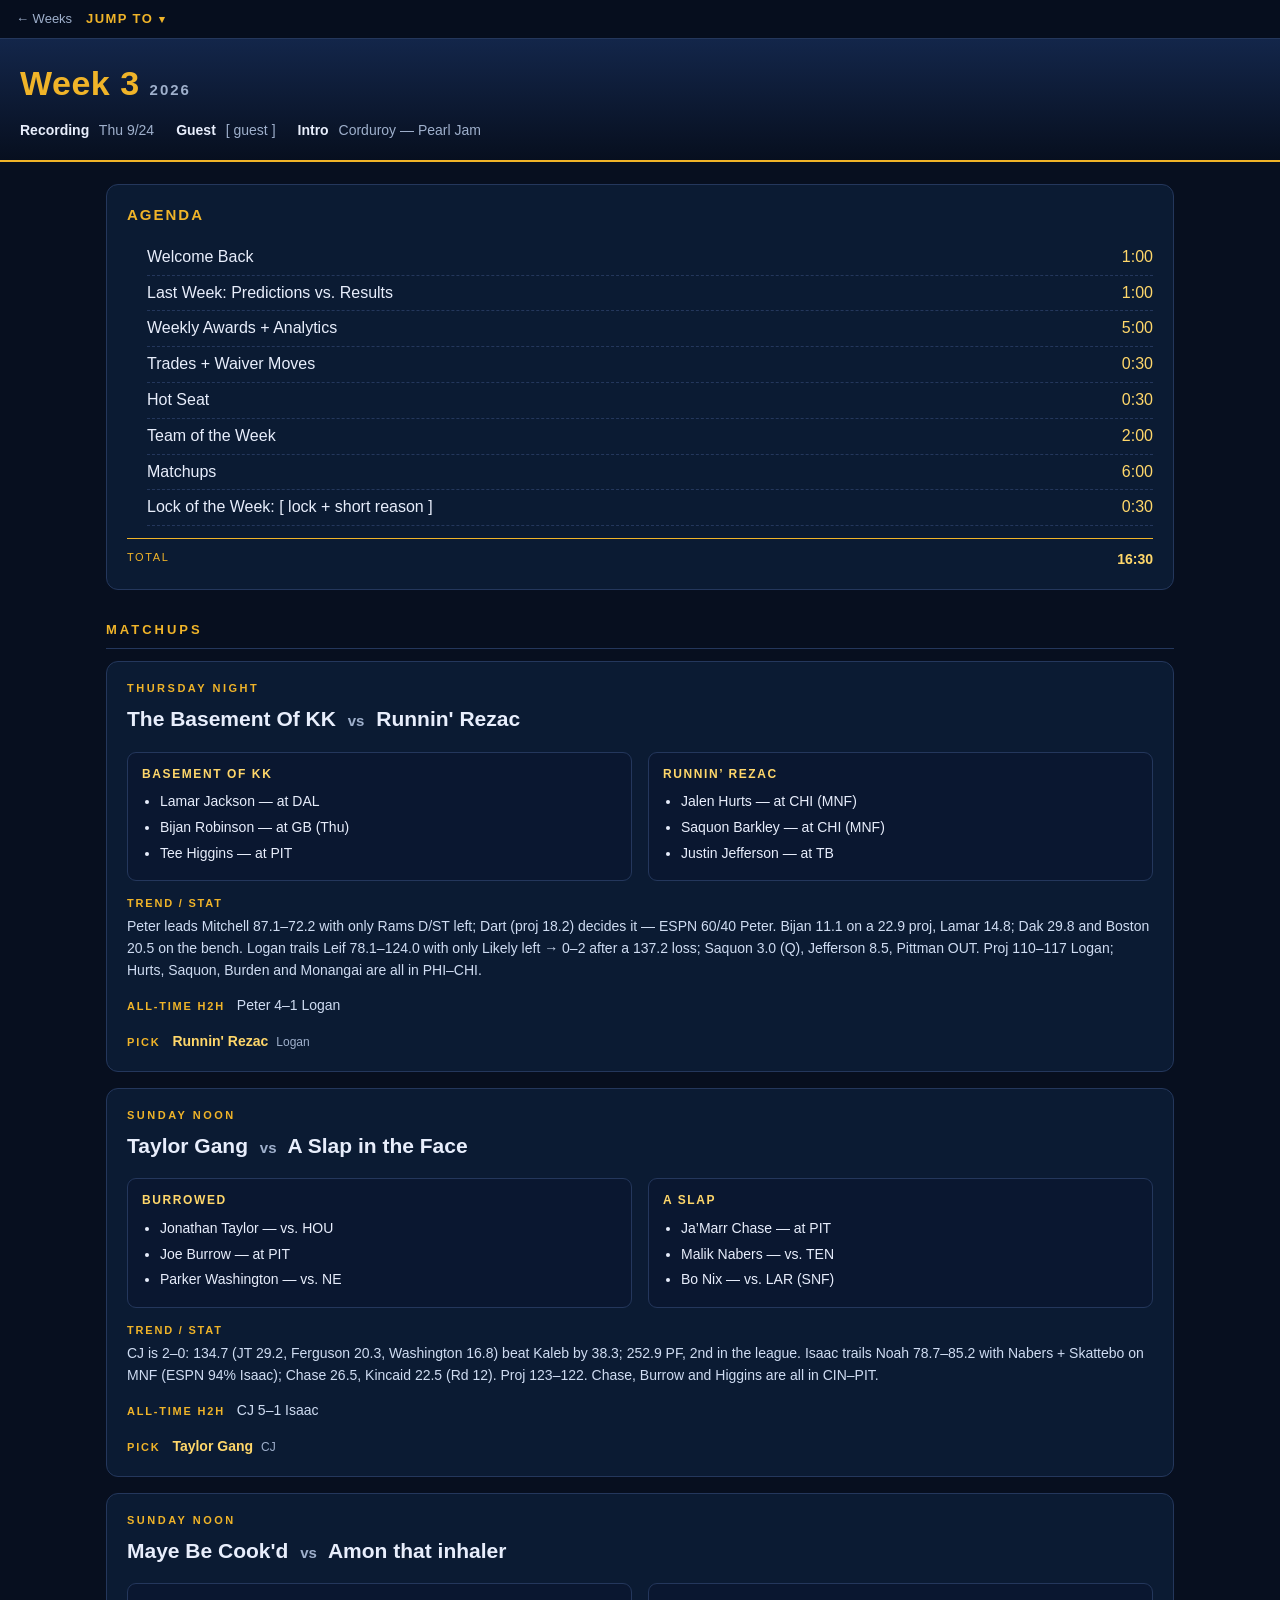
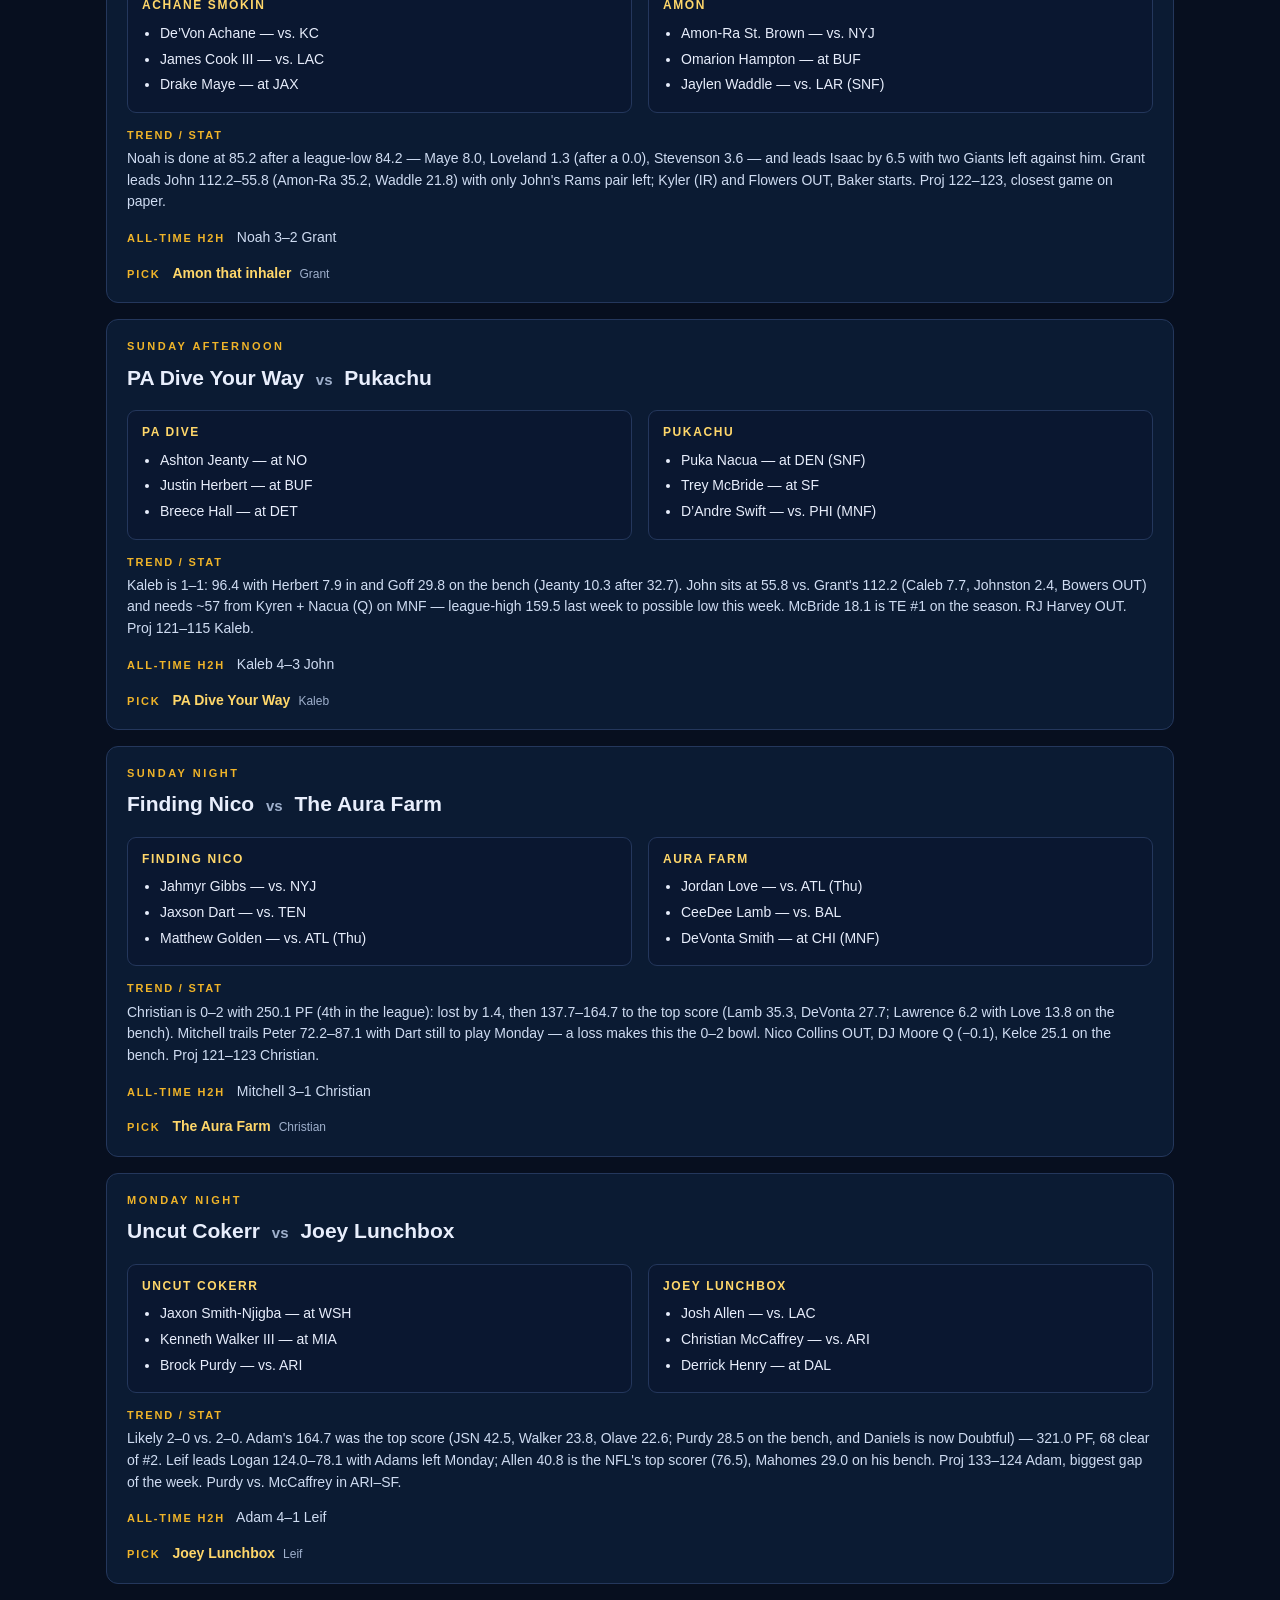
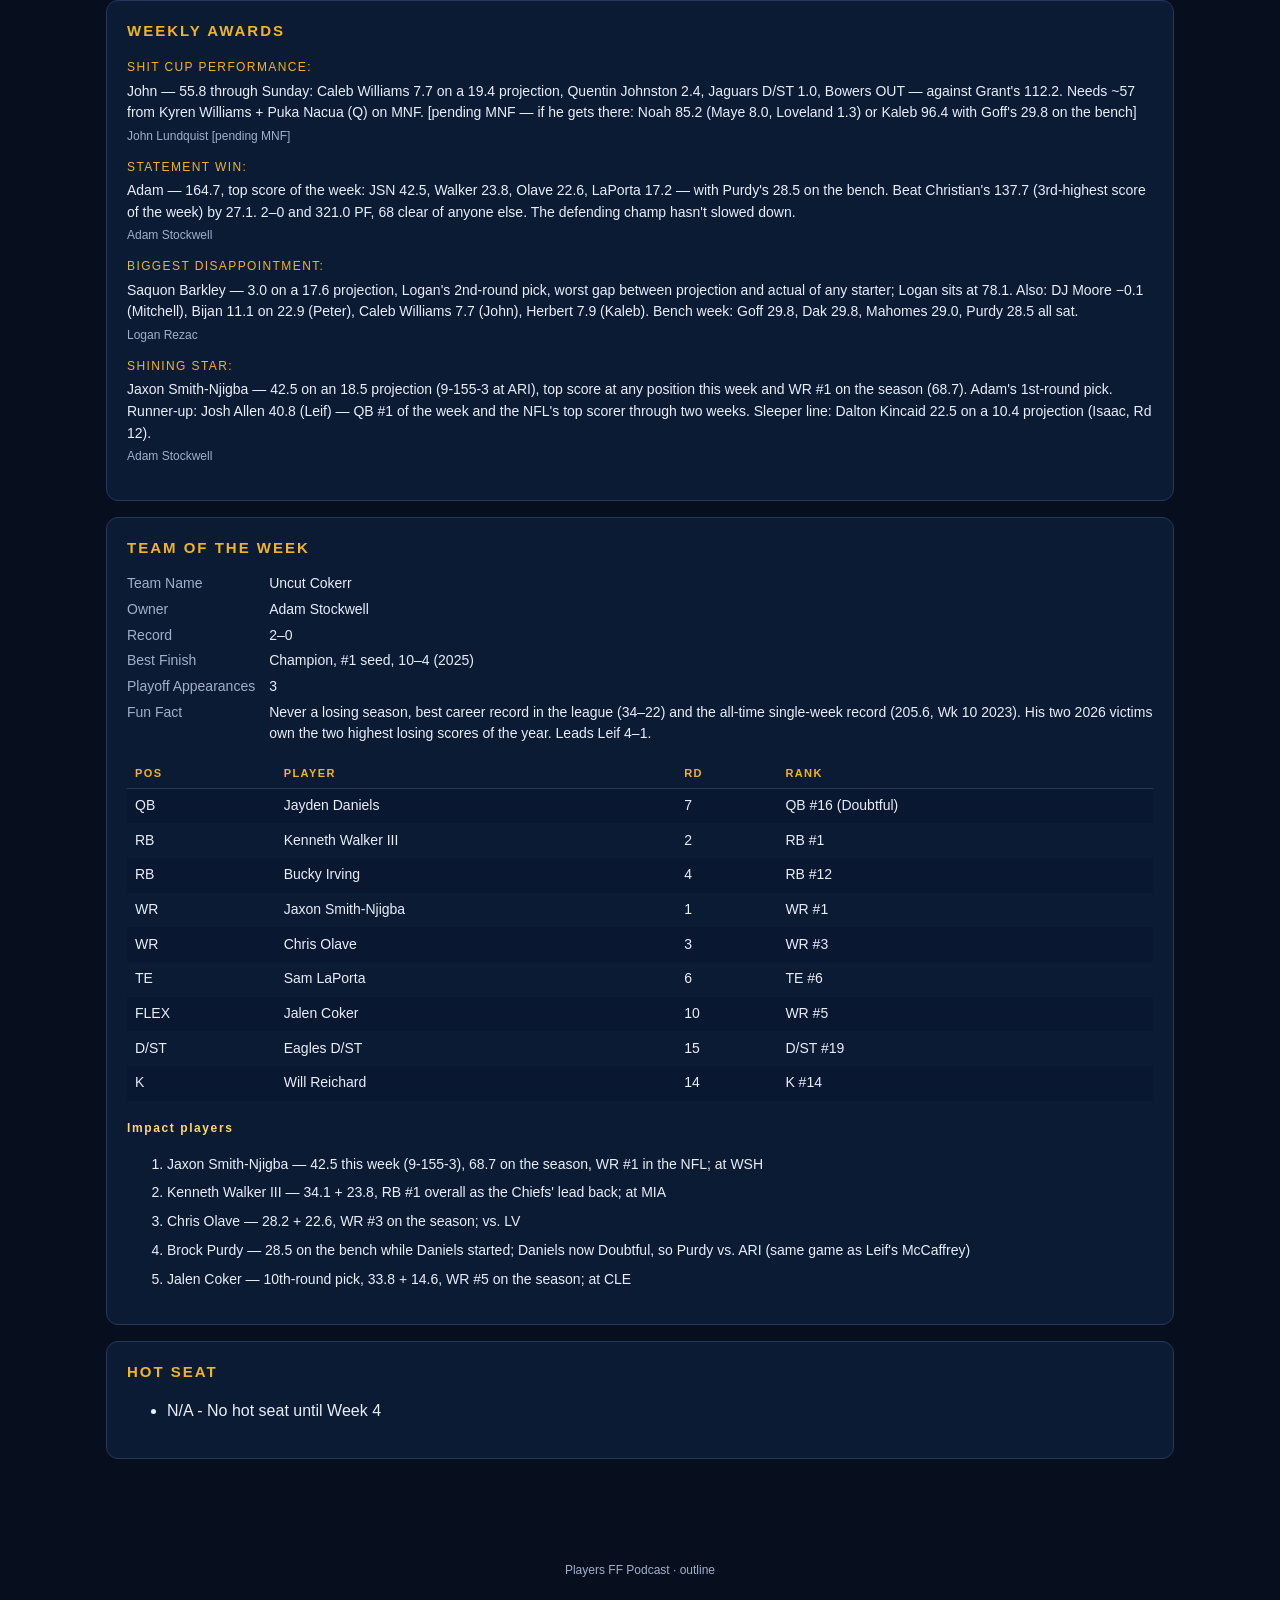
==== commit 428bf5ce: "Jump-to nav, week 3 picks, team renames, recording date" ====
--- a/week-03.html
+++ b/week-03.html
@@ -3,14 +3,27 @@
 <meta name="robots" content="noindex,nofollow">
 <title>Week 3 — Players FF Podcast Outline</title>
 <link rel="stylesheet" href="style.css"></head><body>
-<header class="top"><a class="back" href="index.html">← All weeks</a>
+<div class="bar"><a class="back" href="index.html">← Weeks</a>
+<details class="menu"><summary>Jump to<span class="car">▾</span></summary><nav>
+<a href="#agenda">Agenda</a>
+<a href="#the-basement-of-kk-runnin-rezac">Thursday Night · The Basement Of KK v Runnin&#x27; Rezac</a>
+<a href="#taylor-gang-a-slap-in-the-face">Sunday Noon · Taylor Gang v A Slap in the Face</a>
+<a href="#maye-be-cook-d-amon-that-inhaler">Sunday Noon · Maye Be Cook&#x27;d v Amon that inhaler</a>
+<a href="#pa-dive-your-way-pukachu">Sunday Afternoon · PA Dive Your Way v Pukachu</a>
+<a href="#finding-nico-the-aura-farm">Sunday Night · Finding Nico v The Aura Farm</a>
+<a href="#uncut-cokerr-joey-lunchbox">Monday Night · Uncut Cokerr v Joey Lunchbox</a>
+<a href="#awards">Weekly Awards</a>
+<a href="#totw">Team of the Week</a>
+<a href="#hotseat">Hot Seat</a>
+</nav></details></div>
+<header class="top">
 <h1>Week 3<span class="yr">2026</span></h1>
 <div class="meta">
-<span><b>Recording</b> [ Wed 9/23? — confirm ]</span>
+<span><b>Recording</b> Thu 9/24</span>
 <span><b>Guest</b> [ guest ]</span>
 <span><b>Intro</b> Corduroy — Pearl Jam</span>
 </div></header><main>
-<section class="card agenda"><h2>Agenda</h2><ol>
+<section id="agenda" class="card agenda"><h2>Agenda</h2><ol>
 <li><span>Welcome Back</span><em>1:00</em></li>
 <li><span>Last Week: Predictions vs. Results</span><em>1:00</em></li>
 <li><span>Weekly Awards + Analytics</span><em>5:00</em></li>
@@ -23,7 +36,7 @@
 <p class="total"><span>Total</span><em>16:30</em></p>
 </section>
 <h2 class="hdr">Matchups</h2>
-<section class="card game">
+<section id="the-basement-of-kk-runnin-rezac" class="card game">
 <div class="slot">THURSDAY NIGHT</div>
 <h3>The Basement Of KK <i>vs</i> Runnin&#x27; Rezac</h3>
 <div class="teams">
@@ -40,11 +53,11 @@
 </div>
 <p class="trend"><b>Trend / stat</b>Peter leads Mitchell 87.1–72.2 with only Rams D/ST left; Dart (proj 18.2) decides it — ESPN 60/40 Peter. Bijan 11.1 on a 22.9 proj, Lamar 14.8; Dak 29.8 and Boston 20.5 on the bench. Logan trails Leif 78.1–124.0 with only Likely left → 0–2 after a 137.2 loss; Saquon 3.0 (Q), Jefferson 8.5, Pittman OUT. Proj 110–117 Logan; Hurts, Saquon, Burden and Monangai are all in PHI–CHI.</p>
 <p class="h2h"><b>All-time H2H</b> Peter 4–1 Logan</p>
-<p class="pick"><b>Your pick</b> <span class="blank">—</span></p>
+<p class="pick"><b>Pick</b> <span class="won">Runnin&#x27; Rezac</span><span class="ow">Logan</span></p>
 </section>
-<section class="card game">
+<section id="taylor-gang-a-slap-in-the-face" class="card game">
 <div class="slot">SUNDAY NOON</div>
-<h3>Burrowed Treasure <i>vs</i> A Slap in the Face</h3>
+<h3>Taylor Gang <i>vs</i> A Slap in the Face</h3>
 <div class="teams">
 <div class="team"><h4>BURROWED</h4><ul>
 <li>Jonathan Taylor — vs. HOU</li>
@@ -59,11 +72,11 @@
 </div>
 <p class="trend"><b>Trend / stat</b>CJ is 2–0: 134.7 (JT 29.2, Ferguson 20.3, Washington 16.8) beat Kaleb by 38.3; 252.9 PF, 2nd in the league. Isaac trails Noah 78.7–85.2 with Nabers + Skattebo on MNF (ESPN 94% Isaac); Chase 26.5, Kincaid 22.5 (Rd 12). Proj 123–122. Chase, Burrow and Higgins are all in CIN–PIT.</p>
 <p class="h2h"><b>All-time H2H</b> CJ 5–1 Isaac</p>
-<p class="pick"><b>Your pick</b> <span class="blank">—</span></p>
+<p class="pick"><b>Pick</b> <span class="won">Taylor Gang</span><span class="ow">CJ</span></p>
 </section>
-<section class="card game">
+<section id="maye-be-cook-d-amon-that-inhaler" class="card game">
 <div class="slot">SUNDAY NOON</div>
-<h3>Achane Smokin CiGarretts <i>vs</i> Amon that inhaler</h3>
+<h3>Maye Be Cook&#x27;d <i>vs</i> Amon that inhaler</h3>
 <div class="teams">
 <div class="team"><h4>ACHANE SMOKIN</h4><ul>
 <li>De’Von Achane — vs. KC</li>
@@ -78,9 +91,9 @@
 </div>
 <p class="trend"><b>Trend / stat</b>Noah is done at 85.2 after a league-low 84.2 — Maye 8.0, Loveland 1.3 (after a 0.0), Stevenson 3.6 — and leads Isaac by 6.5 with two Giants left against him. Grant leads John 112.2–55.8 (Amon-Ra 35.2, Waddle 21.8) with only John&#x27;s Rams pair left; Kyler (IR) and Flowers OUT, Baker starts. Proj 122–123, closest game on paper.</p>
 <p class="h2h"><b>All-time H2H</b> Noah 3–2 Grant</p>
-<p class="pick"><b>Your pick</b> <span class="blank">—</span></p>
+<p class="pick"><b>Pick</b> <span class="won">Amon that inhaler</span><span class="ow">Grant</span></p>
 </section>
-<section class="card game">
+<section id="pa-dive-your-way-pukachu" class="card game">
 <div class="slot">SUNDAY AFTERNOON</div>
 <h3>PA Dive Your Way <i>vs</i> Pukachu</h3>
 <div class="teams">
@@ -97,9 +110,9 @@
 </div>
 <p class="trend"><b>Trend / stat</b>Kaleb is 1–1: 96.4 with Herbert 7.9 in and Goff 29.8 on the bench (Jeanty 10.3 after 32.7). John sits at 55.8 vs. Grant&#x27;s 112.2 (Caleb 7.7, Johnston 2.4, Bowers OUT) and needs ~57 from Kyren + Nacua (Q) on MNF — league-high 159.5 last week to possible low this week. McBride 18.1 is TE #1 on the season. RJ Harvey OUT. Proj 121–115 Kaleb.</p>
 <p class="h2h"><b>All-time H2H</b> Kaleb 4–3 John</p>
-<p class="pick"><b>Your pick</b> <span class="blank">—</span></p>
+<p class="pick"><b>Pick</b> <span class="won">PA Dive Your Way</span><span class="ow">Kaleb</span></p>
 </section>
-<section class="card game">
+<section id="finding-nico-the-aura-farm" class="card game">
 <div class="slot">SUNDAY NIGHT</div>
 <h3>Finding Nico <i>vs</i> The Aura Farm</h3>
 <div class="teams">
@@ -116,9 +129,9 @@
 </div>
 <p class="trend"><b>Trend / stat</b>Christian is 0–2 with 250.1 PF (4th in the league): lost by 1.4, then 137.7–164.7 to the top score (Lamb 35.3, DeVonta 27.7; Lawrence 6.2 with Love 13.8 on the bench). Mitchell trails Peter 72.2–87.1 with Dart still to play Monday — a loss makes this the 0–2 bowl. Nico Collins OUT, DJ Moore Q (−0.1), Kelce 25.1 on the bench. Proj 121–123 Christian.</p>
 <p class="h2h"><b>All-time H2H</b> Mitchell 3–1 Christian</p>
-<p class="pick"><b>Your pick</b> <span class="blank">—</span></p>
+<p class="pick"><b>Pick</b> <span class="won">The Aura Farm</span><span class="ow">Christian</span></p>
 </section>
-<section class="card game">
+<section id="uncut-cokerr-joey-lunchbox" class="card game">
 <div class="slot">MONDAY NIGHT</div>
 <h3>Uncut Cokerr <i>vs</i> Joey Lunchbox</h3>
 <div class="teams">
@@ -135,15 +148,15 @@
 </div>
 <p class="trend"><b>Trend / stat</b>Likely 2–0 vs. 2–0. Adam&#x27;s 164.7 was the top score (JSN 42.5, Walker 23.8, Olave 22.6; Purdy 28.5 on the bench, and Daniels is now Doubtful) — 321.0 PF, 68 clear of #2. Leif leads Logan 124.0–78.1 with Adams left Monday; Allen 40.8 is the NFL&#x27;s top scorer (76.5), Mahomes 29.0 on his bench. Proj 133–124 Adam, biggest gap of the week. Purdy vs. McCaffrey in ARI–SF.</p>
 <p class="h2h"><b>All-time H2H</b> Adam 4–1 Leif</p>
-<p class="pick"><b>Your pick</b> <span class="blank">—</span></p>
+<p class="pick"><b>Pick</b> <span class="won">Joey Lunchbox</span><span class="ow">Leif</span></p>
 </section>
-<section class="card"><h2>Weekly Awards</h2><dl class="awards">
+<section id="awards" class="card"><h2>Weekly Awards</h2><dl class="awards">
 <dt>Shit Cup Performance:</dt><dd>John — 55.8 through Sunday: Caleb Williams 7.7 on a 19.4 projection, Quentin Johnston 2.4, Jaguars D/ST 1.0, Bowers OUT — against Grant&#x27;s 112.2. Needs ~57 from Kyren Williams + Puka Nacua (Q) on MNF. [pending MNF — if he gets there: Noah 85.2 (Maye 8.0, Loveland 1.3) or Kaleb 96.4 with Goff&#x27;s 29.8 on the bench]<span class="who">John Lundquist [pending MNF]</span></dd>
 <dt>Statement Win:</dt><dd>Adam — 164.7, top score of the week: JSN 42.5, Walker 23.8, Olave 22.6, LaPorta 17.2 — with Purdy&#x27;s 28.5 on the bench. Beat Christian&#x27;s 137.7 (3rd-highest score of the week) by 27.1. 2–0 and 321.0 PF, 68 clear of anyone else. The defending champ hasn&#x27;t slowed down.<span class="who">Adam Stockwell</span></dd>
 <dt>Biggest Disappointment:</dt><dd>Saquon Barkley — 3.0 on a 17.6 projection, Logan&#x27;s 2nd-round pick, worst gap between projection and actual of any starter; Logan sits at 78.1. Also: DJ Moore −0.1 (Mitchell), Bijan 11.1 on 22.9 (Peter), Caleb Williams 7.7 (John), Herbert 7.9 (Kaleb). Bench week: Goff 29.8, Dak 29.8, Mahomes 29.0, Purdy 28.5 all sat.<span class="who">Logan Rezac</span></dd>
 <dt>Shining Star:</dt><dd>Jaxon Smith-Njigba — 42.5 on an 18.5 projection (9-155-3 at ARI), top score at any position this week and WR #1 on the season (68.7). Adam&#x27;s 1st-round pick. Runner-up: Josh Allen 40.8 (Leif) — QB #1 of the week and the NFL&#x27;s top scorer through two weeks. Sleeper line: Dalton Kincaid 22.5 on a 10.4 projection (Isaac, Rd 12).<span class="who">Adam Stockwell</span></dd>
 </dl></section>
-<section class="card"><h2>Team of the Week</h2>
+<section id="totw" class="card"><h2>Team of the Week</h2>
 <dl class="kv">
 <dt>Team Name</dt><dd>Uncut Cokerr</dd>
 <dt>Owner</dt><dd>Adam Stockwell</dd>
@@ -171,7 +184,7 @@
 <li>Jalen Coker — 10th-round pick, 33.8 + 14.6, WR #5 on the season; at CLE</li>
 </ol>
 </section>
-<section class="card"><h2>Hot Seat</h2><ul>
+<section id="hotseat" class="card"><h2>Hot Seat</h2><ul>
 <li>N/A - No hot seat until Week 4</li>
 </ul></section>
 </main><footer>Players FF Podcast · outline</footer></body></html>
--- a/style.css
+++ b/style.css
@@ -59,3 +59,23 @@
 padding-top:10px;border-top:1px solid var(--gold);font-size:14px}
 .total span{letter-spacing:1.6px;text-transform:uppercase;font-size:11px;color:var(--gold)}
 .total em{font-style:normal;color:var(--gold2);font-variant-numeric:tabular-nums;font-weight:600}
+.bar{position:sticky;top:0;z-index:40;display:flex;align-items:center;gap:14px;
+padding:9px 16px;background:rgba(7,15,31,.94);backdrop-filter:blur(8px);
+border-bottom:1px solid var(--line)}
+.bar .back{margin:0;font-size:13px;text-decoration:none;color:var(--dim)}
+.bar .back:hover{color:var(--gold2)}
+.menu{position:relative}
+.menu summary{list-style:none;cursor:pointer;font-size:13px;color:var(--gold);
+letter-spacing:1.4px;text-transform:uppercase;font-weight:600;user-select:none}
+.menu summary::-webkit-details-marker{display:none}
+.menu .car{margin-left:6px;font-size:11px}
+.menu nav{position:absolute;left:0;top:26px;min-width:290px;max-height:70vh;overflow:auto;
+background:var(--navy);border:1px solid var(--line);border-radius:10px;padding:6px;
+box-shadow:0 14px 40px rgba(0,0,0,.6)}
+.menu nav a{display:block;padding:8px 11px;border-radius:7px;font-size:13.5px;
+color:var(--ink);text-decoration:none}
+.menu nav a:hover{background:#12254a;color:var(--gold2)}
+.top{padding-top:18px}
+section[id]{scroll-margin-top:60px}
+.pick .won{font-weight:600;color:var(--gold2)}
+.pick .ow{color:var(--dim);font-size:12px;margin-left:8px}
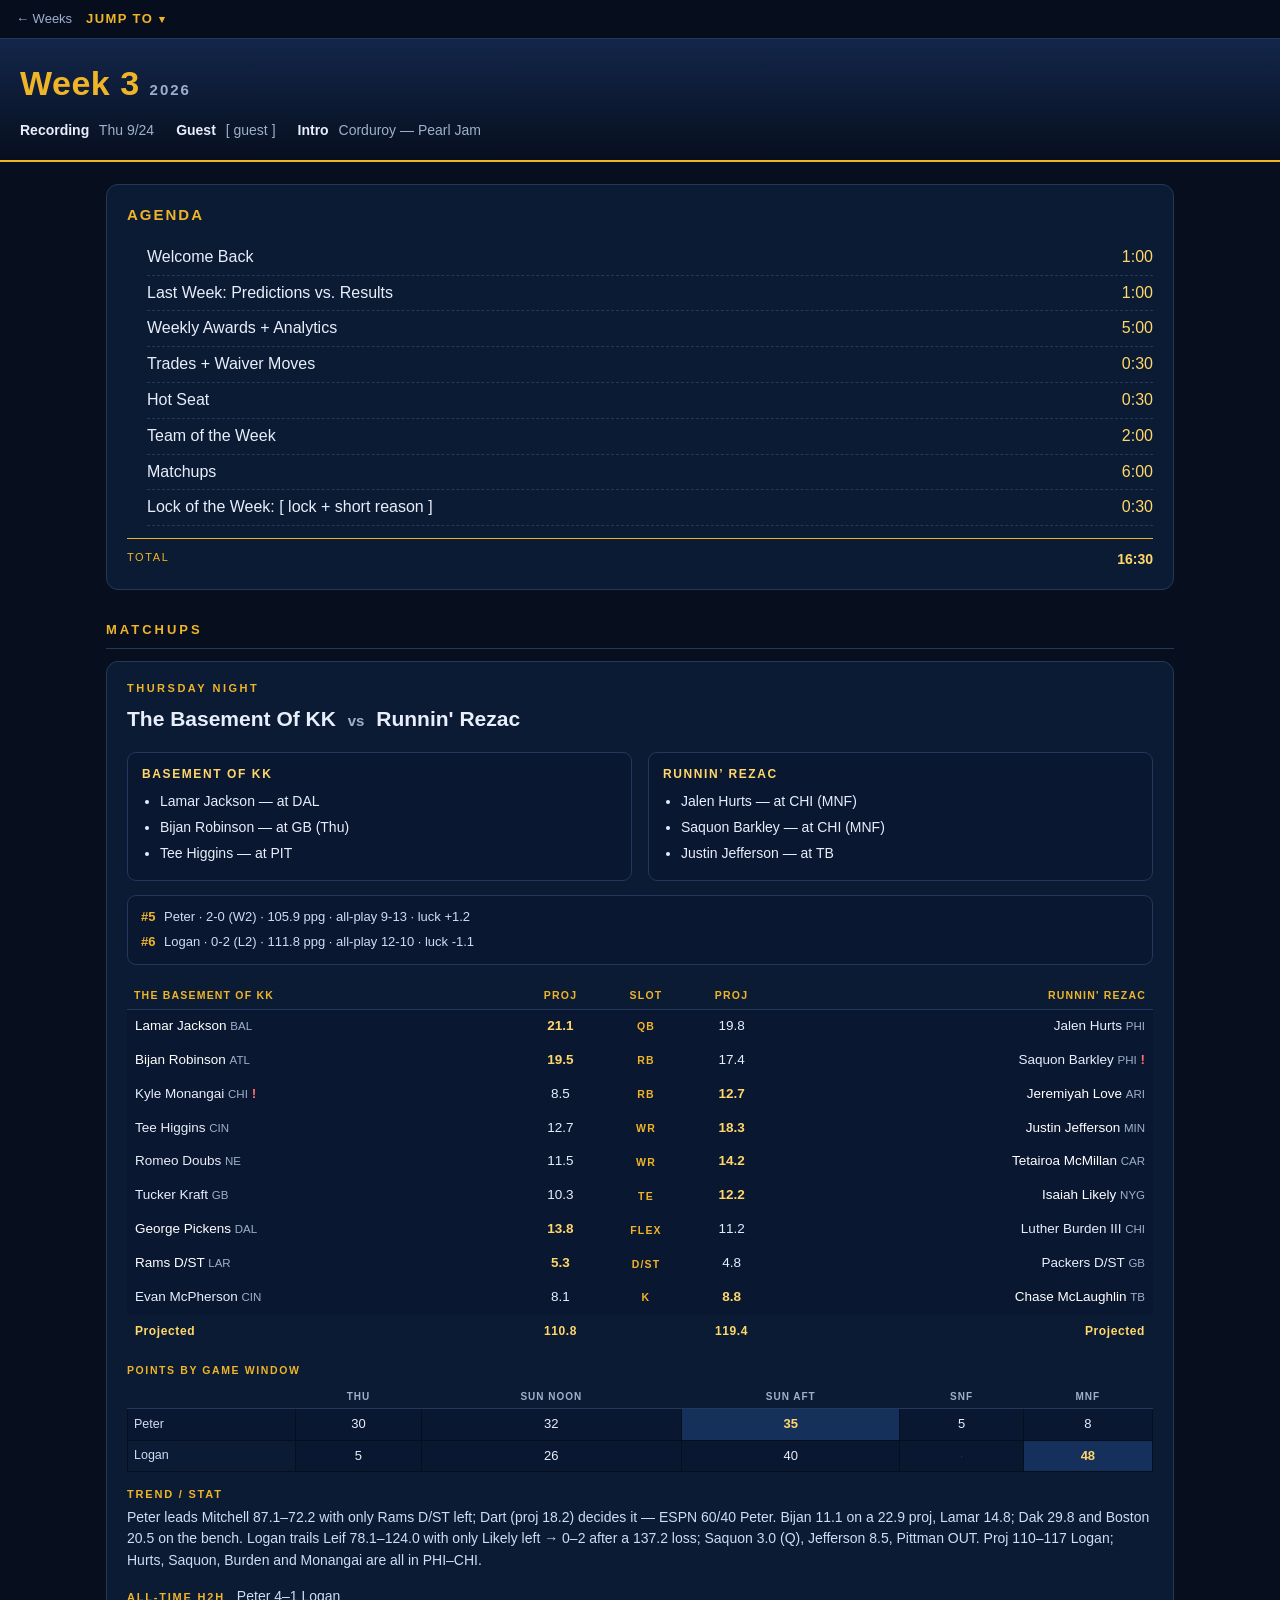
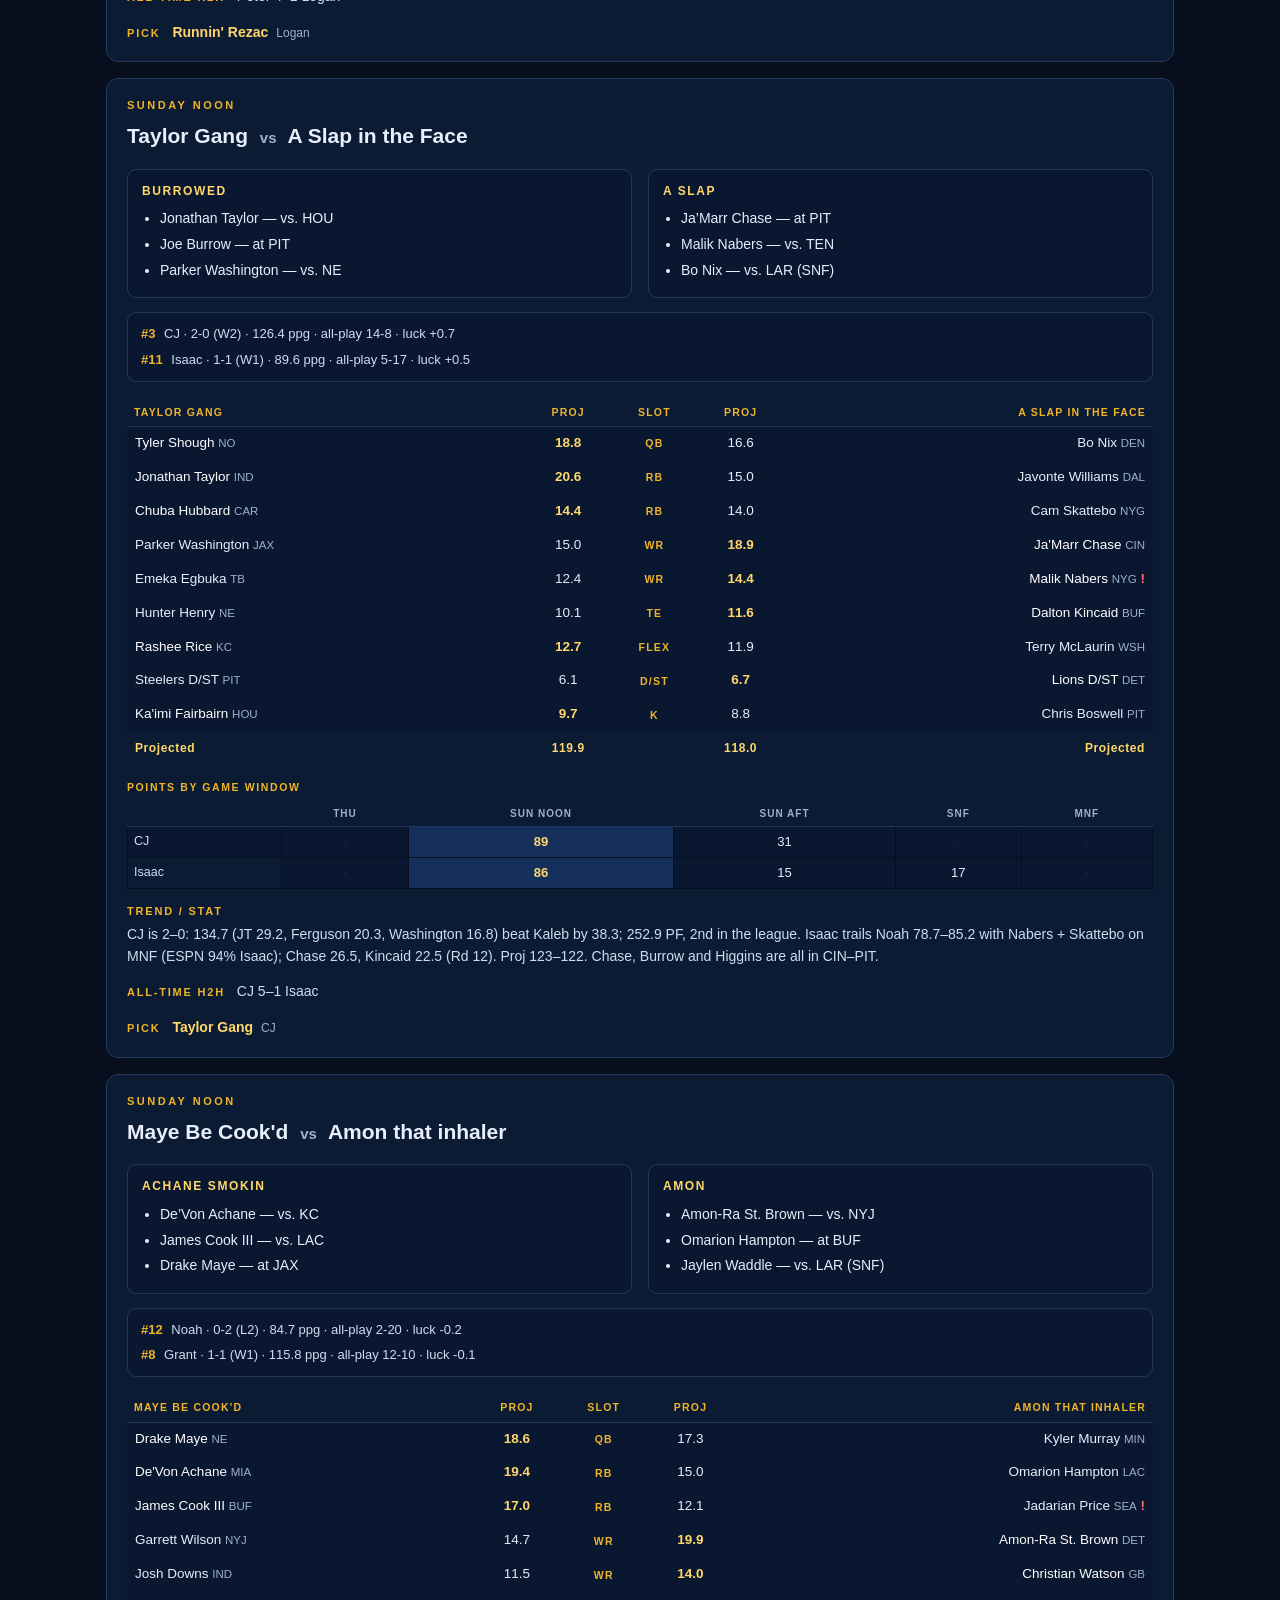
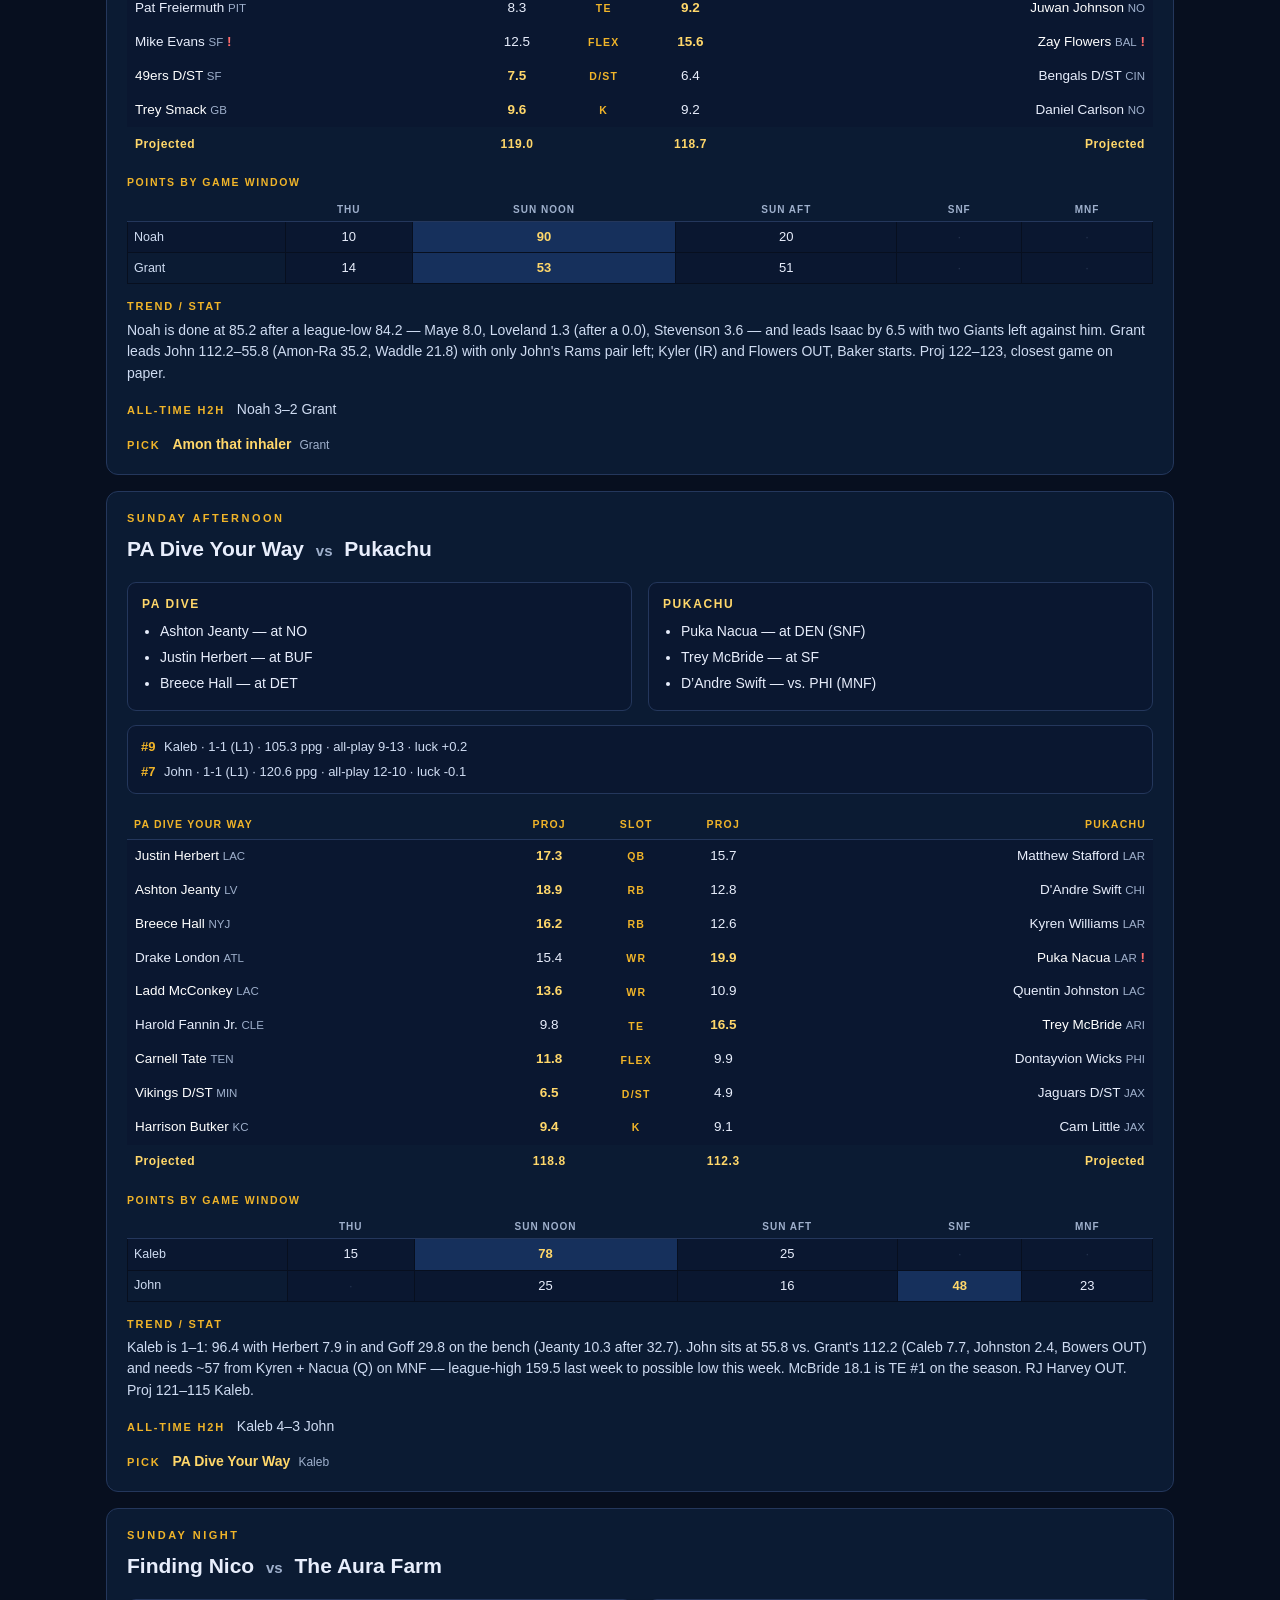
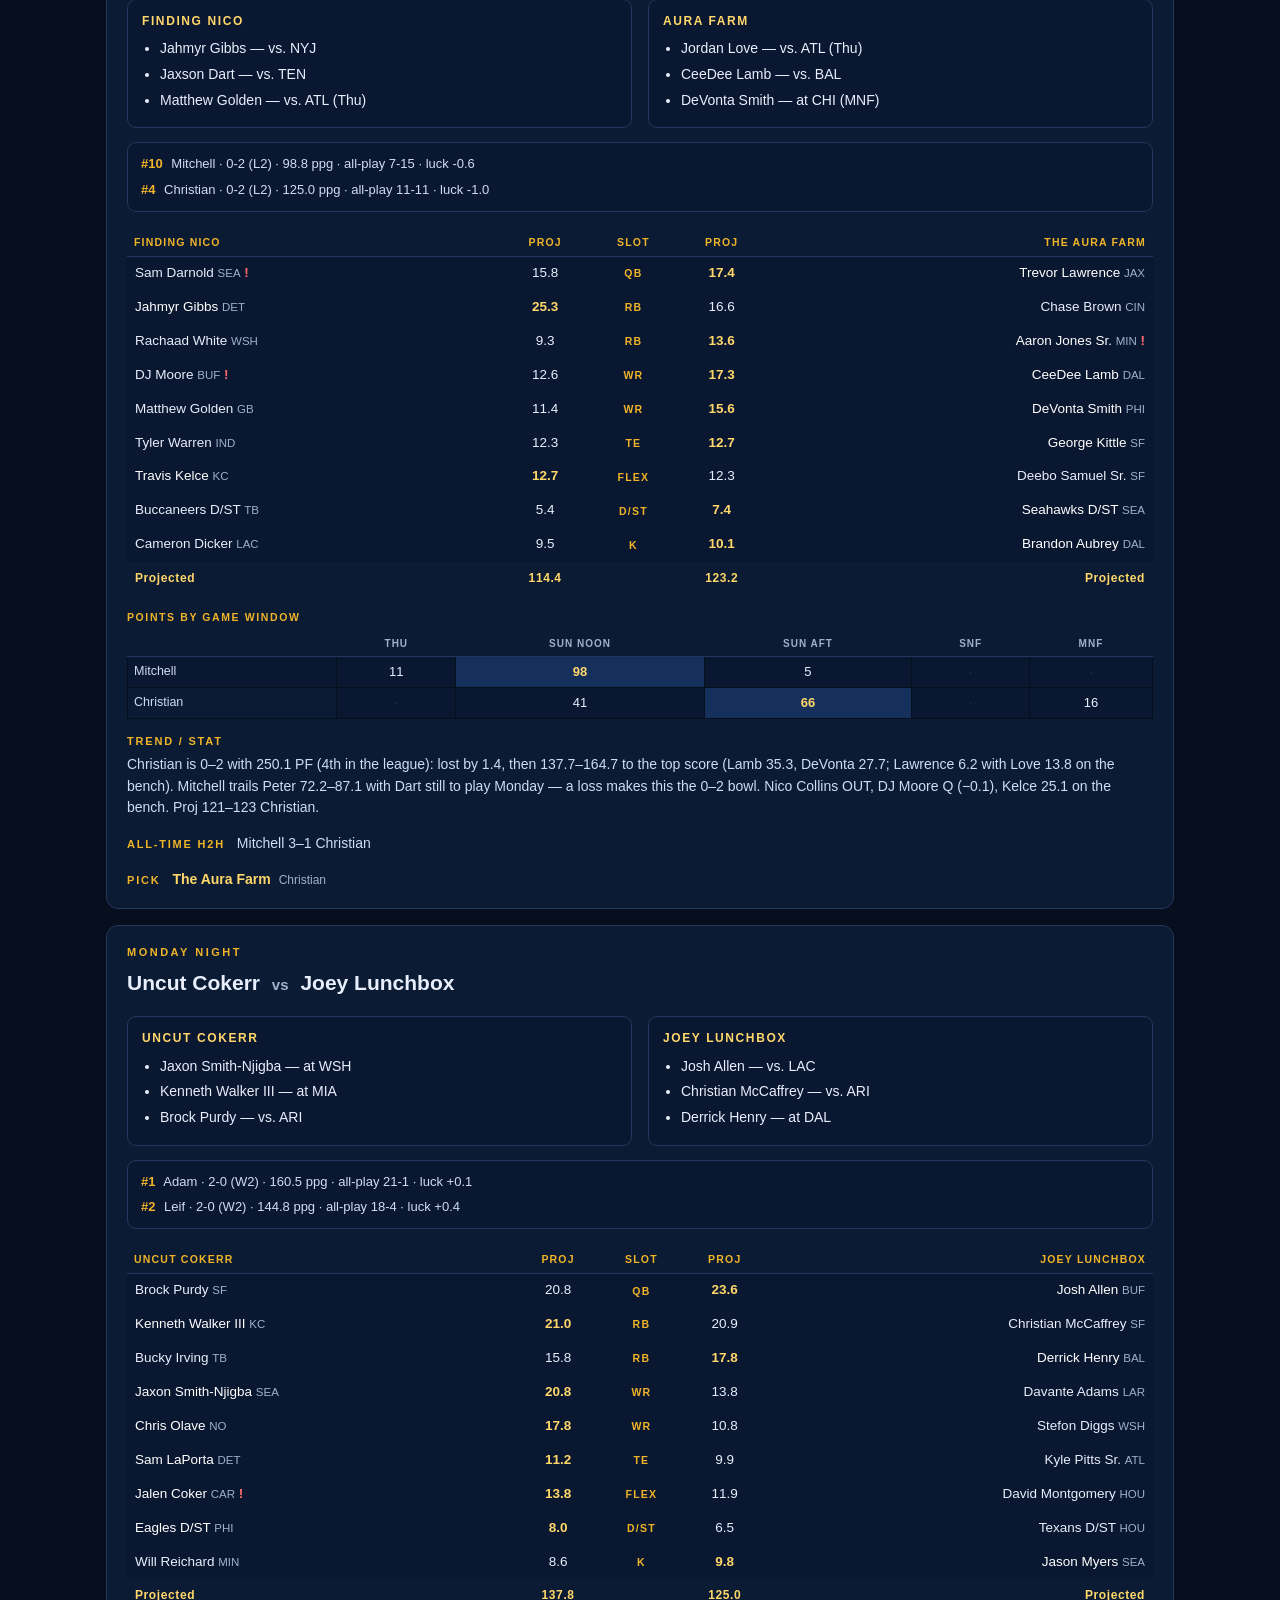
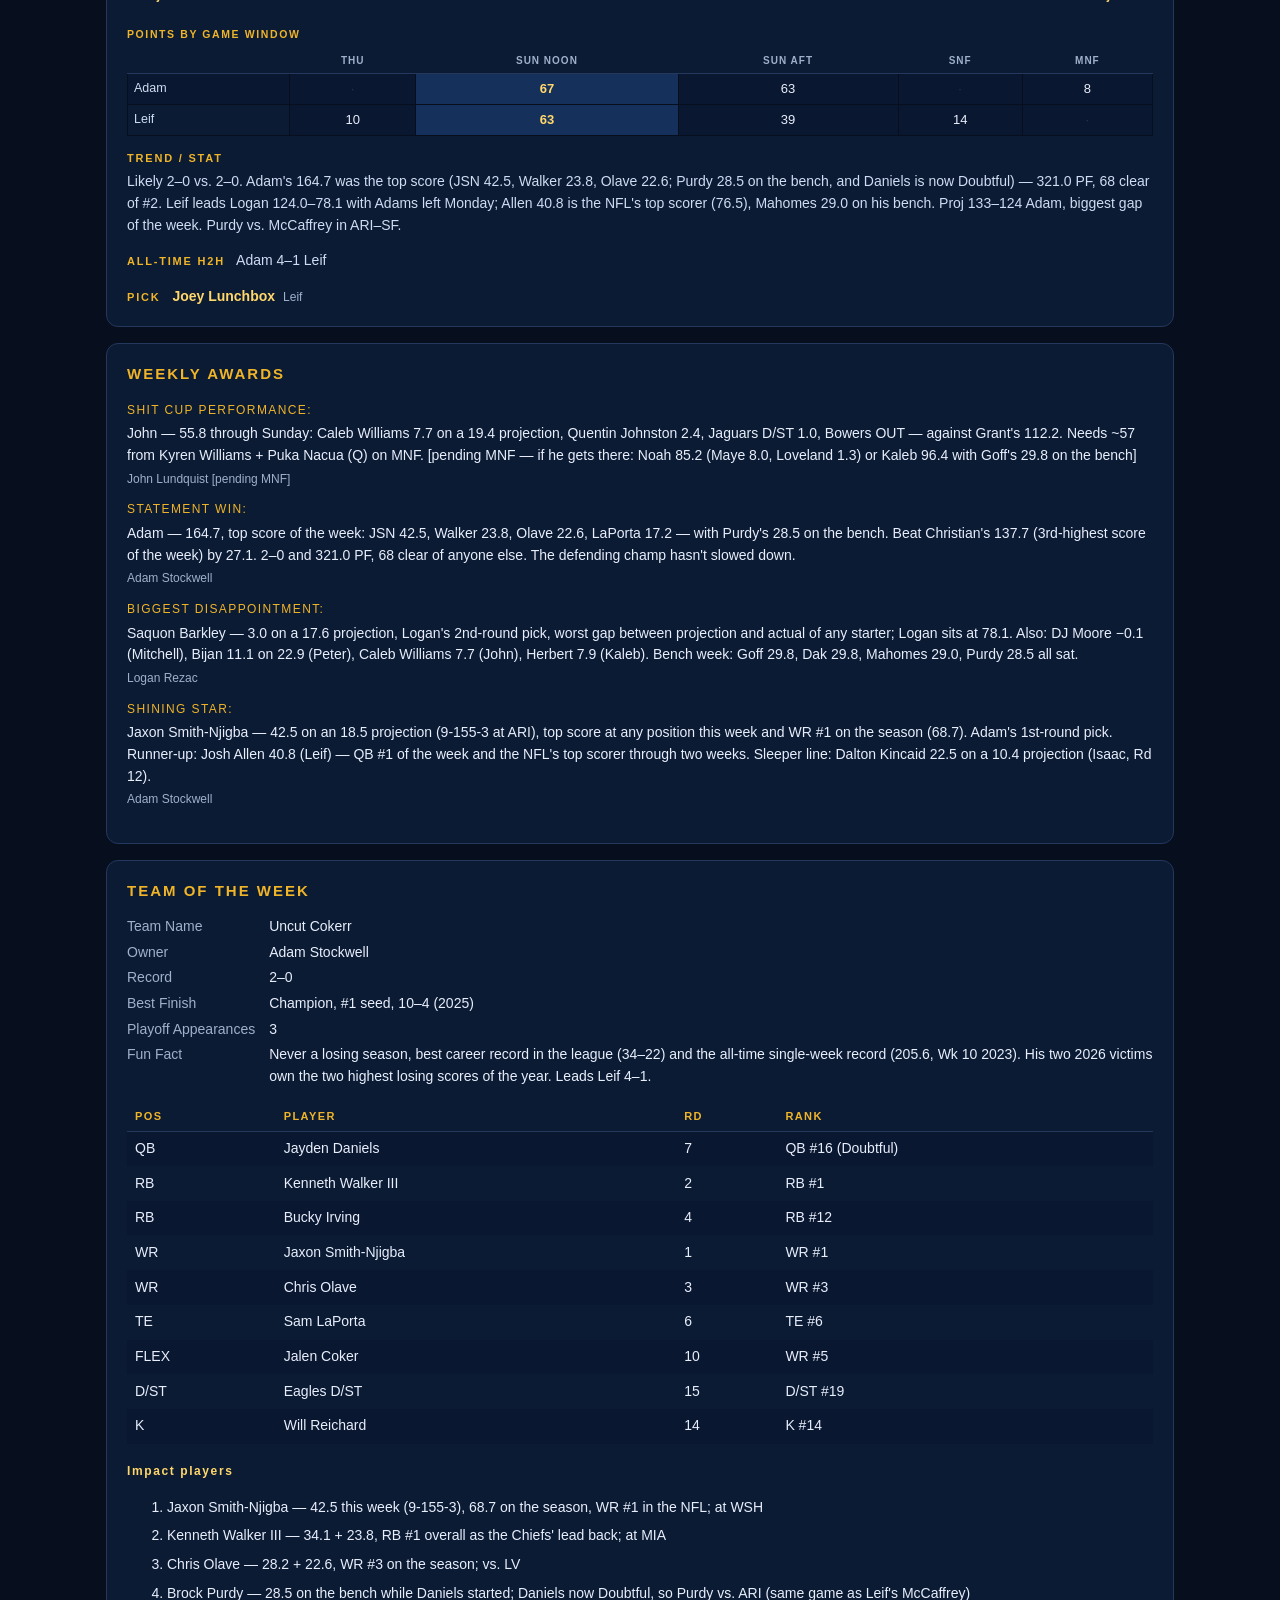
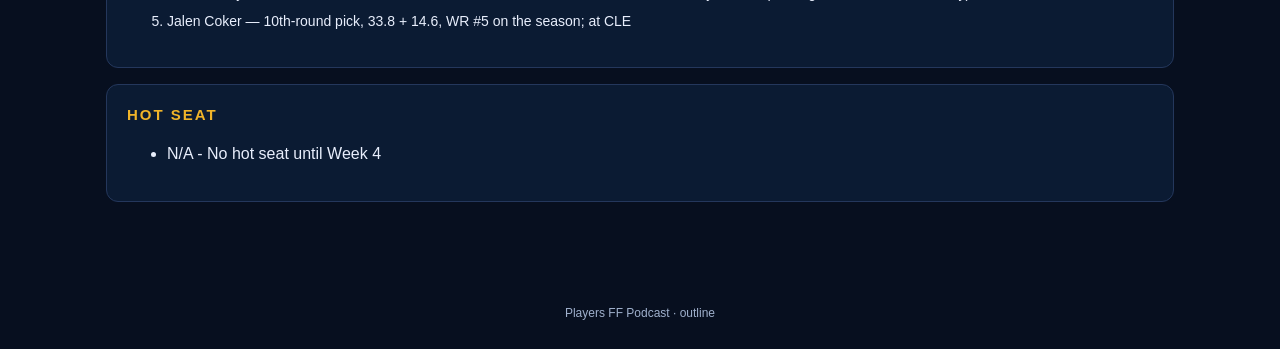
==== commit 77b2f200: "Deep matchups: lineup cards, game-window splits, season form" ====
--- a/week-03.html
+++ b/week-03.html
@@ -51,6 +51,45 @@
 <li>Justin Jefferson — at TB</li>
 </ul></div>
 </div>
+<div class="form">
+<div><b>#5</b> Peter · 2-0 (W2) · 105.9 ppg · all-play 9-13 · luck +1.2</div>
+<div><b>#6</b> Logan · 0-2 (L2) · 111.8 ppg · all-play 12-10 · luck -1.1</div>
+</div>
+<table class="lc"><thead><tr>
+<th class="l">The Basement Of KK</th><th class="c">Proj</th><th class="c">Slot</th><th class="c">Proj</th><th class="r">Runnin&#x27; Rezac</th></tr></thead><tbody>
+<tr><td class="l win">Lamar Jackson <span class="dim">BAL</span></td><td class="c win">21.1</td><td class="c slotc">QB</td><td class="c">19.8</td><td class="r">Jalen Hurts <span class="dim">PHI</span></td></tr>
+<tr><td class="l win">Bijan Robinson <span class="dim">ATL</span></td><td class="c win">19.5</td><td class="c slotc">RB</td><td class="c">17.4</td><td class="r">Saquon Barkley <span class="dim">PHI</span> <i class="inj" title="QUESTIONABLE">!</i></td></tr>
+<tr><td class="l">Kyle Monangai <span class="dim">CHI</span> <i class="inj" title="QUESTIONABLE">!</i></td><td class="c">8.5</td><td class="c slotc">RB</td><td class="c win">12.7</td><td class="r win">Jeremiyah Love <span class="dim">ARI</span></td></tr>
+<tr><td class="l">Tee Higgins <span class="dim">CIN</span></td><td class="c">12.7</td><td class="c slotc">WR</td><td class="c win">18.3</td><td class="r win">Justin Jefferson <span class="dim">MIN</span></td></tr>
+<tr><td class="l">Romeo Doubs <span class="dim">NE</span></td><td class="c">11.5</td><td class="c slotc">WR</td><td class="c win">14.2</td><td class="r win">Tetairoa McMillan <span class="dim">CAR</span></td></tr>
+<tr><td class="l">Tucker Kraft <span class="dim">GB</span></td><td class="c">10.3</td><td class="c slotc">TE</td><td class="c win">12.2</td><td class="r win">Isaiah Likely <span class="dim">NYG</span></td></tr>
+<tr><td class="l win">George Pickens <span class="dim">DAL</span></td><td class="c win">13.8</td><td class="c slotc">FLEX</td><td class="c">11.2</td><td class="r">Luther Burden III <span class="dim">CHI</span></td></tr>
+<tr><td class="l win">Rams D/ST <span class="dim">LAR</span></td><td class="c win">5.3</td><td class="c slotc">D/ST</td><td class="c">4.8</td><td class="r">Packers D/ST <span class="dim">GB</span></td></tr>
+<tr><td class="l">Evan McPherson <span class="dim">CIN</span></td><td class="c">8.1</td><td class="c slotc">K</td><td class="c win">8.8</td><td class="r win">Chase McLaughlin <span class="dim">TB</span></td></tr>
+<tr class="tot"><td class="l">Projected</td><td class="c">110.8</td><td class="c"></td><td class="c">119.4</td><td class="r">Projected</td></tr>
+</tbody></table>
+<div class="win"><h5>Points by game window</h5><table class="wt"><thead><tr><th></th>
+<th>Thu</th>
+<th>Sun Noon</th>
+<th>Sun Aft</th>
+<th>SNF</th>
+<th>MNF</th>
+</tr></thead><tbody>
+<tr><td class="who">Peter</td>
+<td class="">30</td>
+<td class="">32</td>
+<td class="hot">35</td>
+<td class="">5</td>
+<td class="">8</td>
+</tr>
+<tr><td class="who">Logan</td>
+<td class="">5</td>
+<td class="">26</td>
+<td class="">40</td>
+<td class="zero">·</td>
+<td class="hot">48</td>
+</tr>
+</tbody></table></div>
 <p class="trend"><b>Trend / stat</b>Peter leads Mitchell 87.1–72.2 with only Rams D/ST left; Dart (proj 18.2) decides it — ESPN 60/40 Peter. Bijan 11.1 on a 22.9 proj, Lamar 14.8; Dak 29.8 and Boston 20.5 on the bench. Logan trails Leif 78.1–124.0 with only Likely left → 0–2 after a 137.2 loss; Saquon 3.0 (Q), Jefferson 8.5, Pittman OUT. Proj 110–117 Logan; Hurts, Saquon, Burden and Monangai are all in PHI–CHI.</p>
 <p class="h2h"><b>All-time H2H</b> Peter 4–1 Logan</p>
 <p class="pick"><b>Pick</b> <span class="won">Runnin&#x27; Rezac</span><span class="ow">Logan</span></p>
@@ -70,6 +109,45 @@
 <li>Bo Nix — vs. LAR (SNF)</li>
 </ul></div>
 </div>
+<div class="form">
+<div><b>#3</b> CJ · 2-0 (W2) · 126.4 ppg · all-play 14-8 · luck +0.7</div>
+<div><b>#11</b> Isaac · 1-1 (W1) · 89.6 ppg · all-play 5-17 · luck +0.5</div>
+</div>
+<table class="lc"><thead><tr>
+<th class="l">Taylor Gang</th><th class="c">Proj</th><th class="c">Slot</th><th class="c">Proj</th><th class="r">A Slap in the Face</th></tr></thead><tbody>
+<tr><td class="l win">Tyler Shough <span class="dim">NO</span></td><td class="c win">18.8</td><td class="c slotc">QB</td><td class="c">16.6</td><td class="r">Bo Nix <span class="dim">DEN</span></td></tr>
+<tr><td class="l win">Jonathan Taylor <span class="dim">IND</span></td><td class="c win">20.6</td><td class="c slotc">RB</td><td class="c">15.0</td><td class="r">Javonte Williams <span class="dim">DAL</span></td></tr>
+<tr><td class="l win">Chuba Hubbard <span class="dim">CAR</span></td><td class="c win">14.4</td><td class="c slotc">RB</td><td class="c">14.0</td><td class="r">Cam Skattebo <span class="dim">NYG</span></td></tr>
+<tr><td class="l">Parker Washington <span class="dim">JAX</span></td><td class="c">15.0</td><td class="c slotc">WR</td><td class="c win">18.9</td><td class="r win">Ja&#x27;Marr Chase <span class="dim">CIN</span></td></tr>
+<tr><td class="l">Emeka Egbuka <span class="dim">TB</span></td><td class="c">12.4</td><td class="c slotc">WR</td><td class="c win">14.4</td><td class="r win">Malik Nabers <span class="dim">NYG</span> <i class="inj" title="QUESTIONABLE">!</i></td></tr>
+<tr><td class="l">Hunter Henry <span class="dim">NE</span></td><td class="c">10.1</td><td class="c slotc">TE</td><td class="c win">11.6</td><td class="r win">Dalton Kincaid <span class="dim">BUF</span></td></tr>
+<tr><td class="l win">Rashee Rice <span class="dim">KC</span></td><td class="c win">12.7</td><td class="c slotc">FLEX</td><td class="c">11.9</td><td class="r">Terry McLaurin <span class="dim">WSH</span></td></tr>
+<tr><td class="l">Steelers D/ST <span class="dim">PIT</span></td><td class="c">6.1</td><td class="c slotc">D/ST</td><td class="c win">6.7</td><td class="r win">Lions D/ST <span class="dim">DET</span></td></tr>
+<tr><td class="l win">Ka&#x27;imi Fairbairn <span class="dim">HOU</span></td><td class="c win">9.7</td><td class="c slotc">K</td><td class="c">8.8</td><td class="r">Chris Boswell <span class="dim">PIT</span></td></tr>
+<tr class="tot"><td class="l">Projected</td><td class="c">119.9</td><td class="c"></td><td class="c">118.0</td><td class="r">Projected</td></tr>
+</tbody></table>
+<div class="win"><h5>Points by game window</h5><table class="wt"><thead><tr><th></th>
+<th>Thu</th>
+<th>Sun Noon</th>
+<th>Sun Aft</th>
+<th>SNF</th>
+<th>MNF</th>
+</tr></thead><tbody>
+<tr><td class="who">CJ</td>
+<td class="zero">·</td>
+<td class="hot">89</td>
+<td class="">31</td>
+<td class="zero">·</td>
+<td class="zero">·</td>
+</tr>
+<tr><td class="who">Isaac</td>
+<td class="zero">·</td>
+<td class="hot">86</td>
+<td class="">15</td>
+<td class="">17</td>
+<td class="zero">·</td>
+</tr>
+</tbody></table></div>
 <p class="trend"><b>Trend / stat</b>CJ is 2–0: 134.7 (JT 29.2, Ferguson 20.3, Washington 16.8) beat Kaleb by 38.3; 252.9 PF, 2nd in the league. Isaac trails Noah 78.7–85.2 with Nabers + Skattebo on MNF (ESPN 94% Isaac); Chase 26.5, Kincaid 22.5 (Rd 12). Proj 123–122. Chase, Burrow and Higgins are all in CIN–PIT.</p>
 <p class="h2h"><b>All-time H2H</b> CJ 5–1 Isaac</p>
 <p class="pick"><b>Pick</b> <span class="won">Taylor Gang</span><span class="ow">CJ</span></p>
@@ -89,6 +167,45 @@
 <li>Jaylen Waddle — vs. LAR (SNF)</li>
 </ul></div>
 </div>
+<div class="form">
+<div><b>#12</b> Noah · 0-2 (L2) · 84.7 ppg · all-play 2-20 · luck -0.2</div>
+<div><b>#8</b> Grant · 1-1 (W1) · 115.8 ppg · all-play 12-10 · luck -0.1</div>
+</div>
+<table class="lc"><thead><tr>
+<th class="l">Maye Be Cook&#x27;d</th><th class="c">Proj</th><th class="c">Slot</th><th class="c">Proj</th><th class="r">Amon that inhaler</th></tr></thead><tbody>
+<tr><td class="l win">Drake Maye <span class="dim">NE</span></td><td class="c win">18.6</td><td class="c slotc">QB</td><td class="c">17.3</td><td class="r">Kyler Murray <span class="dim">MIN</span></td></tr>
+<tr><td class="l win">De&#x27;Von Achane <span class="dim">MIA</span></td><td class="c win">19.4</td><td class="c slotc">RB</td><td class="c">15.0</td><td class="r">Omarion Hampton <span class="dim">LAC</span></td></tr>
+<tr><td class="l win">James Cook III <span class="dim">BUF</span></td><td class="c win">17.0</td><td class="c slotc">RB</td><td class="c">12.1</td><td class="r">Jadarian Price <span class="dim">SEA</span> <i class="inj" title="QUESTIONABLE">!</i></td></tr>
+<tr><td class="l">Garrett Wilson <span class="dim">NYJ</span></td><td class="c">14.7</td><td class="c slotc">WR</td><td class="c win">19.9</td><td class="r win">Amon-Ra St. Brown <span class="dim">DET</span></td></tr>
+<tr><td class="l">Josh Downs <span class="dim">IND</span></td><td class="c">11.5</td><td class="c slotc">WR</td><td class="c win">14.0</td><td class="r win">Christian Watson <span class="dim">GB</span></td></tr>
+<tr><td class="l">Pat Freiermuth <span class="dim">PIT</span></td><td class="c">8.3</td><td class="c slotc">TE</td><td class="c win">9.2</td><td class="r win">Juwan Johnson <span class="dim">NO</span></td></tr>
+<tr><td class="l">Mike Evans <span class="dim">SF</span> <i class="inj" title="QUESTIONABLE">!</i></td><td class="c">12.5</td><td class="c slotc">FLEX</td><td class="c win">15.6</td><td class="r win">Zay Flowers <span class="dim">BAL</span> <i class="inj" title="QUESTIONABLE">!</i></td></tr>
+<tr><td class="l win">49ers D/ST <span class="dim">SF</span></td><td class="c win">7.5</td><td class="c slotc">D/ST</td><td class="c">6.4</td><td class="r">Bengals D/ST <span class="dim">CIN</span></td></tr>
+<tr><td class="l win">Trey Smack <span class="dim">GB</span></td><td class="c win">9.6</td><td class="c slotc">K</td><td class="c">9.2</td><td class="r">Daniel Carlson <span class="dim">NO</span></td></tr>
+<tr class="tot"><td class="l">Projected</td><td class="c">119.0</td><td class="c"></td><td class="c">118.7</td><td class="r">Projected</td></tr>
+</tbody></table>
+<div class="win"><h5>Points by game window</h5><table class="wt"><thead><tr><th></th>
+<th>Thu</th>
+<th>Sun Noon</th>
+<th>Sun Aft</th>
+<th>SNF</th>
+<th>MNF</th>
+</tr></thead><tbody>
+<tr><td class="who">Noah</td>
+<td class="">10</td>
+<td class="hot">90</td>
+<td class="">20</td>
+<td class="zero">·</td>
+<td class="zero">·</td>
+</tr>
+<tr><td class="who">Grant</td>
+<td class="">14</td>
+<td class="hot">53</td>
+<td class="">51</td>
+<td class="zero">·</td>
+<td class="zero">·</td>
+</tr>
+</tbody></table></div>
 <p class="trend"><b>Trend / stat</b>Noah is done at 85.2 after a league-low 84.2 — Maye 8.0, Loveland 1.3 (after a 0.0), Stevenson 3.6 — and leads Isaac by 6.5 with two Giants left against him. Grant leads John 112.2–55.8 (Amon-Ra 35.2, Waddle 21.8) with only John&#x27;s Rams pair left; Kyler (IR) and Flowers OUT, Baker starts. Proj 122–123, closest game on paper.</p>
 <p class="h2h"><b>All-time H2H</b> Noah 3–2 Grant</p>
 <p class="pick"><b>Pick</b> <span class="won">Amon that inhaler</span><span class="ow">Grant</span></p>
@@ -108,6 +225,45 @@
 <li>D’Andre Swift — vs. PHI (MNF)</li>
 </ul></div>
 </div>
+<div class="form">
+<div><b>#9</b> Kaleb · 1-1 (L1) · 105.3 ppg · all-play 9-13 · luck +0.2</div>
+<div><b>#7</b> John · 1-1 (L1) · 120.6 ppg · all-play 12-10 · luck -0.1</div>
+</div>
+<table class="lc"><thead><tr>
+<th class="l">PA Dive Your Way</th><th class="c">Proj</th><th class="c">Slot</th><th class="c">Proj</th><th class="r">Pukachu</th></tr></thead><tbody>
+<tr><td class="l win">Justin Herbert <span class="dim">LAC</span></td><td class="c win">17.3</td><td class="c slotc">QB</td><td class="c">15.7</td><td class="r">Matthew Stafford <span class="dim">LAR</span></td></tr>
+<tr><td class="l win">Ashton Jeanty <span class="dim">LV</span></td><td class="c win">18.9</td><td class="c slotc">RB</td><td class="c">12.8</td><td class="r">D&#x27;Andre Swift <span class="dim">CHI</span></td></tr>
+<tr><td class="l win">Breece Hall <span class="dim">NYJ</span></td><td class="c win">16.2</td><td class="c slotc">RB</td><td class="c">12.6</td><td class="r">Kyren Williams <span class="dim">LAR</span></td></tr>
+<tr><td class="l">Drake London <span class="dim">ATL</span></td><td class="c">15.4</td><td class="c slotc">WR</td><td class="c win">19.9</td><td class="r win">Puka Nacua <span class="dim">LAR</span> <i class="inj" title="QUESTIONABLE">!</i></td></tr>
+<tr><td class="l win">Ladd McConkey <span class="dim">LAC</span></td><td class="c win">13.6</td><td class="c slotc">WR</td><td class="c">10.9</td><td class="r">Quentin Johnston <span class="dim">LAC</span></td></tr>
+<tr><td class="l">Harold Fannin Jr. <span class="dim">CLE</span></td><td class="c">9.8</td><td class="c slotc">TE</td><td class="c win">16.5</td><td class="r win">Trey McBride <span class="dim">ARI</span></td></tr>
+<tr><td class="l win">Carnell Tate <span class="dim">TEN</span></td><td class="c win">11.8</td><td class="c slotc">FLEX</td><td class="c">9.9</td><td class="r">Dontayvion Wicks <span class="dim">PHI</span></td></tr>
+<tr><td class="l win">Vikings D/ST <span class="dim">MIN</span></td><td class="c win">6.5</td><td class="c slotc">D/ST</td><td class="c">4.9</td><td class="r">Jaguars D/ST <span class="dim">JAX</span></td></tr>
+<tr><td class="l win">Harrison Butker <span class="dim">KC</span></td><td class="c win">9.4</td><td class="c slotc">K</td><td class="c">9.1</td><td class="r">Cam Little <span class="dim">JAX</span></td></tr>
+<tr class="tot"><td class="l">Projected</td><td class="c">118.8</td><td class="c"></td><td class="c">112.3</td><td class="r">Projected</td></tr>
+</tbody></table>
+<div class="win"><h5>Points by game window</h5><table class="wt"><thead><tr><th></th>
+<th>Thu</th>
+<th>Sun Noon</th>
+<th>Sun Aft</th>
+<th>SNF</th>
+<th>MNF</th>
+</tr></thead><tbody>
+<tr><td class="who">Kaleb</td>
+<td class="">15</td>
+<td class="hot">78</td>
+<td class="">25</td>
+<td class="zero">·</td>
+<td class="zero">·</td>
+</tr>
+<tr><td class="who">John</td>
+<td class="zero">·</td>
+<td class="">25</td>
+<td class="">16</td>
+<td class="hot">48</td>
+<td class="">23</td>
+</tr>
+</tbody></table></div>
 <p class="trend"><b>Trend / stat</b>Kaleb is 1–1: 96.4 with Herbert 7.9 in and Goff 29.8 on the bench (Jeanty 10.3 after 32.7). John sits at 55.8 vs. Grant&#x27;s 112.2 (Caleb 7.7, Johnston 2.4, Bowers OUT) and needs ~57 from Kyren + Nacua (Q) on MNF — league-high 159.5 last week to possible low this week. McBride 18.1 is TE #1 on the season. RJ Harvey OUT. Proj 121–115 Kaleb.</p>
 <p class="h2h"><b>All-time H2H</b> Kaleb 4–3 John</p>
 <p class="pick"><b>Pick</b> <span class="won">PA Dive Your Way</span><span class="ow">Kaleb</span></p>
@@ -127,6 +283,45 @@
 <li>DeVonta Smith — at CHI (MNF)</li>
 </ul></div>
 </div>
+<div class="form">
+<div><b>#10</b> Mitchell · 0-2 (L2) · 98.8 ppg · all-play 7-15 · luck -0.6</div>
+<div><b>#4</b> Christian · 0-2 (L2) · 125.0 ppg · all-play 11-11 · luck -1.0</div>
+</div>
+<table class="lc"><thead><tr>
+<th class="l">Finding Nico</th><th class="c">Proj</th><th class="c">Slot</th><th class="c">Proj</th><th class="r">The Aura Farm</th></tr></thead><tbody>
+<tr><td class="l">Sam Darnold <span class="dim">SEA</span> <i class="inj" title="QUESTIONABLE">!</i></td><td class="c">15.8</td><td class="c slotc">QB</td><td class="c win">17.4</td><td class="r win">Trevor Lawrence <span class="dim">JAX</span></td></tr>
+<tr><td class="l win">Jahmyr Gibbs <span class="dim">DET</span></td><td class="c win">25.3</td><td class="c slotc">RB</td><td class="c">16.6</td><td class="r">Chase Brown <span class="dim">CIN</span></td></tr>
+<tr><td class="l">Rachaad White <span class="dim">WSH</span></td><td class="c">9.3</td><td class="c slotc">RB</td><td class="c win">13.6</td><td class="r win">Aaron Jones Sr. <span class="dim">MIN</span> <i class="inj" title="QUESTIONABLE">!</i></td></tr>
+<tr><td class="l">DJ Moore <span class="dim">BUF</span> <i class="inj" title="QUESTIONABLE">!</i></td><td class="c">12.6</td><td class="c slotc">WR</td><td class="c win">17.3</td><td class="r win">CeeDee Lamb <span class="dim">DAL</span></td></tr>
+<tr><td class="l">Matthew Golden <span class="dim">GB</span></td><td class="c">11.4</td><td class="c slotc">WR</td><td class="c win">15.6</td><td class="r win">DeVonta Smith <span class="dim">PHI</span></td></tr>
+<tr><td class="l">Tyler Warren <span class="dim">IND</span></td><td class="c">12.3</td><td class="c slotc">TE</td><td class="c win">12.7</td><td class="r win">George Kittle <span class="dim">SF</span></td></tr>
+<tr><td class="l win">Travis Kelce <span class="dim">KC</span></td><td class="c win">12.7</td><td class="c slotc">FLEX</td><td class="c">12.3</td><td class="r">Deebo Samuel Sr. <span class="dim">SF</span></td></tr>
+<tr><td class="l">Buccaneers D/ST <span class="dim">TB</span></td><td class="c">5.4</td><td class="c slotc">D/ST</td><td class="c win">7.4</td><td class="r win">Seahawks D/ST <span class="dim">SEA</span></td></tr>
+<tr><td class="l">Cameron Dicker <span class="dim">LAC</span></td><td class="c">9.5</td><td class="c slotc">K</td><td class="c win">10.1</td><td class="r win">Brandon Aubrey <span class="dim">DAL</span></td></tr>
+<tr class="tot"><td class="l">Projected</td><td class="c">114.4</td><td class="c"></td><td class="c">123.2</td><td class="r">Projected</td></tr>
+</tbody></table>
+<div class="win"><h5>Points by game window</h5><table class="wt"><thead><tr><th></th>
+<th>Thu</th>
+<th>Sun Noon</th>
+<th>Sun Aft</th>
+<th>SNF</th>
+<th>MNF</th>
+</tr></thead><tbody>
+<tr><td class="who">Mitchell</td>
+<td class="">11</td>
+<td class="hot">98</td>
+<td class="">5</td>
+<td class="zero">·</td>
+<td class="zero">·</td>
+</tr>
+<tr><td class="who">Christian</td>
+<td class="zero">·</td>
+<td class="">41</td>
+<td class="hot">66</td>
+<td class="zero">·</td>
+<td class="">16</td>
+</tr>
+</tbody></table></div>
 <p class="trend"><b>Trend / stat</b>Christian is 0–2 with 250.1 PF (4th in the league): lost by 1.4, then 137.7–164.7 to the top score (Lamb 35.3, DeVonta 27.7; Lawrence 6.2 with Love 13.8 on the bench). Mitchell trails Peter 72.2–87.1 with Dart still to play Monday — a loss makes this the 0–2 bowl. Nico Collins OUT, DJ Moore Q (−0.1), Kelce 25.1 on the bench. Proj 121–123 Christian.</p>
 <p class="h2h"><b>All-time H2H</b> Mitchell 3–1 Christian</p>
 <p class="pick"><b>Pick</b> <span class="won">The Aura Farm</span><span class="ow">Christian</span></p>
@@ -146,6 +341,45 @@
 <li>Derrick Henry — at DAL</li>
 </ul></div>
 </div>
+<div class="form">
+<div><b>#1</b> Adam · 2-0 (W2) · 160.5 ppg · all-play 21-1 · luck +0.1</div>
+<div><b>#2</b> Leif · 2-0 (W2) · 144.8 ppg · all-play 18-4 · luck +0.4</div>
+</div>
+<table class="lc"><thead><tr>
+<th class="l">Uncut Cokerr</th><th class="c">Proj</th><th class="c">Slot</th><th class="c">Proj</th><th class="r">Joey Lunchbox</th></tr></thead><tbody>
+<tr><td class="l">Brock Purdy <span class="dim">SF</span></td><td class="c">20.8</td><td class="c slotc">QB</td><td class="c win">23.6</td><td class="r win">Josh Allen <span class="dim">BUF</span></td></tr>
+<tr><td class="l win">Kenneth Walker III <span class="dim">KC</span></td><td class="c win">21.0</td><td class="c slotc">RB</td><td class="c">20.9</td><td class="r">Christian McCaffrey <span class="dim">SF</span></td></tr>
+<tr><td class="l">Bucky Irving <span class="dim">TB</span></td><td class="c">15.8</td><td class="c slotc">RB</td><td class="c win">17.8</td><td class="r win">Derrick Henry <span class="dim">BAL</span></td></tr>
+<tr><td class="l win">Jaxon Smith-Njigba <span class="dim">SEA</span></td><td class="c win">20.8</td><td class="c slotc">WR</td><td class="c">13.8</td><td class="r">Davante Adams <span class="dim">LAR</span></td></tr>
+<tr><td class="l win">Chris Olave <span class="dim">NO</span></td><td class="c win">17.8</td><td class="c slotc">WR</td><td class="c">10.8</td><td class="r">Stefon Diggs <span class="dim">WSH</span></td></tr>
+<tr><td class="l win">Sam LaPorta <span class="dim">DET</span></td><td class="c win">11.2</td><td class="c slotc">TE</td><td class="c">9.9</td><td class="r">Kyle Pitts Sr. <span class="dim">ATL</span></td></tr>
+<tr><td class="l win">Jalen Coker <span class="dim">CAR</span> <i class="inj" title="QUESTIONABLE">!</i></td><td class="c win">13.8</td><td class="c slotc">FLEX</td><td class="c">11.9</td><td class="r">David Montgomery <span class="dim">HOU</span></td></tr>
+<tr><td class="l win">Eagles D/ST <span class="dim">PHI</span></td><td class="c win">8.0</td><td class="c slotc">D/ST</td><td class="c">6.5</td><td class="r">Texans D/ST <span class="dim">HOU</span></td></tr>
+<tr><td class="l">Will Reichard <span class="dim">MIN</span></td><td class="c">8.6</td><td class="c slotc">K</td><td class="c win">9.8</td><td class="r win">Jason Myers <span class="dim">SEA</span></td></tr>
+<tr class="tot"><td class="l">Projected</td><td class="c">137.8</td><td class="c"></td><td class="c">125.0</td><td class="r">Projected</td></tr>
+</tbody></table>
+<div class="win"><h5>Points by game window</h5><table class="wt"><thead><tr><th></th>
+<th>Thu</th>
+<th>Sun Noon</th>
+<th>Sun Aft</th>
+<th>SNF</th>
+<th>MNF</th>
+</tr></thead><tbody>
+<tr><td class="who">Adam</td>
+<td class="zero">·</td>
+<td class="hot">67</td>
+<td class="">63</td>
+<td class="zero">·</td>
+<td class="">8</td>
+</tr>
+<tr><td class="who">Leif</td>
+<td class="">10</td>
+<td class="hot">63</td>
+<td class="">39</td>
+<td class="">14</td>
+<td class="zero">·</td>
+</tr>
+</tbody></table></div>
 <p class="trend"><b>Trend / stat</b>Likely 2–0 vs. 2–0. Adam&#x27;s 164.7 was the top score (JSN 42.5, Walker 23.8, Olave 22.6; Purdy 28.5 on the bench, and Daniels is now Doubtful) — 321.0 PF, 68 clear of #2. Leif leads Logan 124.0–78.1 with Adams left Monday; Allen 40.8 is the NFL&#x27;s top scorer (76.5), Mahomes 29.0 on his bench. Proj 133–124 Adam, biggest gap of the week. Purdy vs. McCaffrey in ARI–SF.</p>
 <p class="h2h"><b>All-time H2H</b> Adam 4–1 Leif</p>
 <p class="pick"><b>Pick</b> <span class="won">Joey Lunchbox</span><span class="ow">Leif</span></p>
--- a/style.css
+++ b/style.css
@@ -79,3 +79,35 @@
 section[id]{scroll-margin-top:60px}
 .pick .won{font-weight:600;color:var(--gold2)}
 .pick .ow{color:var(--dim);font-size:12px;margin-left:8px}
+/* season form */
+.form{display:grid;gap:5px;margin:14px 0 16px;padding:11px 13px;background:#0a1730;
+border:1px solid var(--line);border-radius:9px;font-size:13px;color:#cfdcf2}
+.form b{color:var(--gold);margin-right:5px}
+/* lineup card */
+table.lc{width:100%;border-collapse:collapse;font-size:13.5px;margin:6px 0 4px}
+table.lc th{font-size:10.5px;letter-spacing:1.2px;text-transform:uppercase;
+color:var(--gold);border-bottom:1px solid var(--line);padding:6px 7px;white-space:nowrap}
+table.lc th.l{text-align:left}table.lc th.r{text-align:right}table.lc th.c{text-align:center}
+table.lc td{border-bottom:1px solid #13254400}
+table.lc tbody tr:nth-child(even){background:#0a1730}
+td.l{text-align:left}td.r{text-align:right}td.c{text-align:center;
+font-variant-numeric:tabular-nums;white-space:nowrap}
+td.slotc{color:var(--gold);font-size:10.5px;letter-spacing:1.2px;font-weight:700;width:52px}
+td.win{color:#fff}
+td.c.win{color:var(--gold2);font-weight:700}
+.dim{color:var(--dim);font-size:11.5px}
+.inj{color:#ff6b6b;font-style:normal;font-weight:700;cursor:help}
+tr.tot td{border-top:1px solid var(--gold);padding-top:7px;font-weight:700;
+color:var(--gold2);font-size:12px;letter-spacing:.6px}
+tr.tot{background:transparent!important}
+/* windows */
+.win{margin:14px 0 0}
+.win h5{margin:0 0 7px;font-size:10.5px;letter-spacing:1.6px;text-transform:uppercase;color:var(--gold)}
+table.wt{width:100%;border-collapse:collapse;font-size:13px}
+table.wt th{font-size:10px;letter-spacing:1px;text-transform:uppercase;color:var(--dim);
+padding:4px 6px;text-align:center;font-weight:600}
+table.wt td{padding:5px 6px;text-align:center;font-variant-numeric:tabular-nums;
+background:#0a1730;border:1px solid var(--bg)}
+table.wt td.who{text-align:left;color:#cfdcf2;font-size:12.5px;background:transparent;white-space:nowrap}
+table.wt td.hot{color:var(--gold2);font-weight:700;background:#16305c}
+table.wt td.zero{color:#40507080}
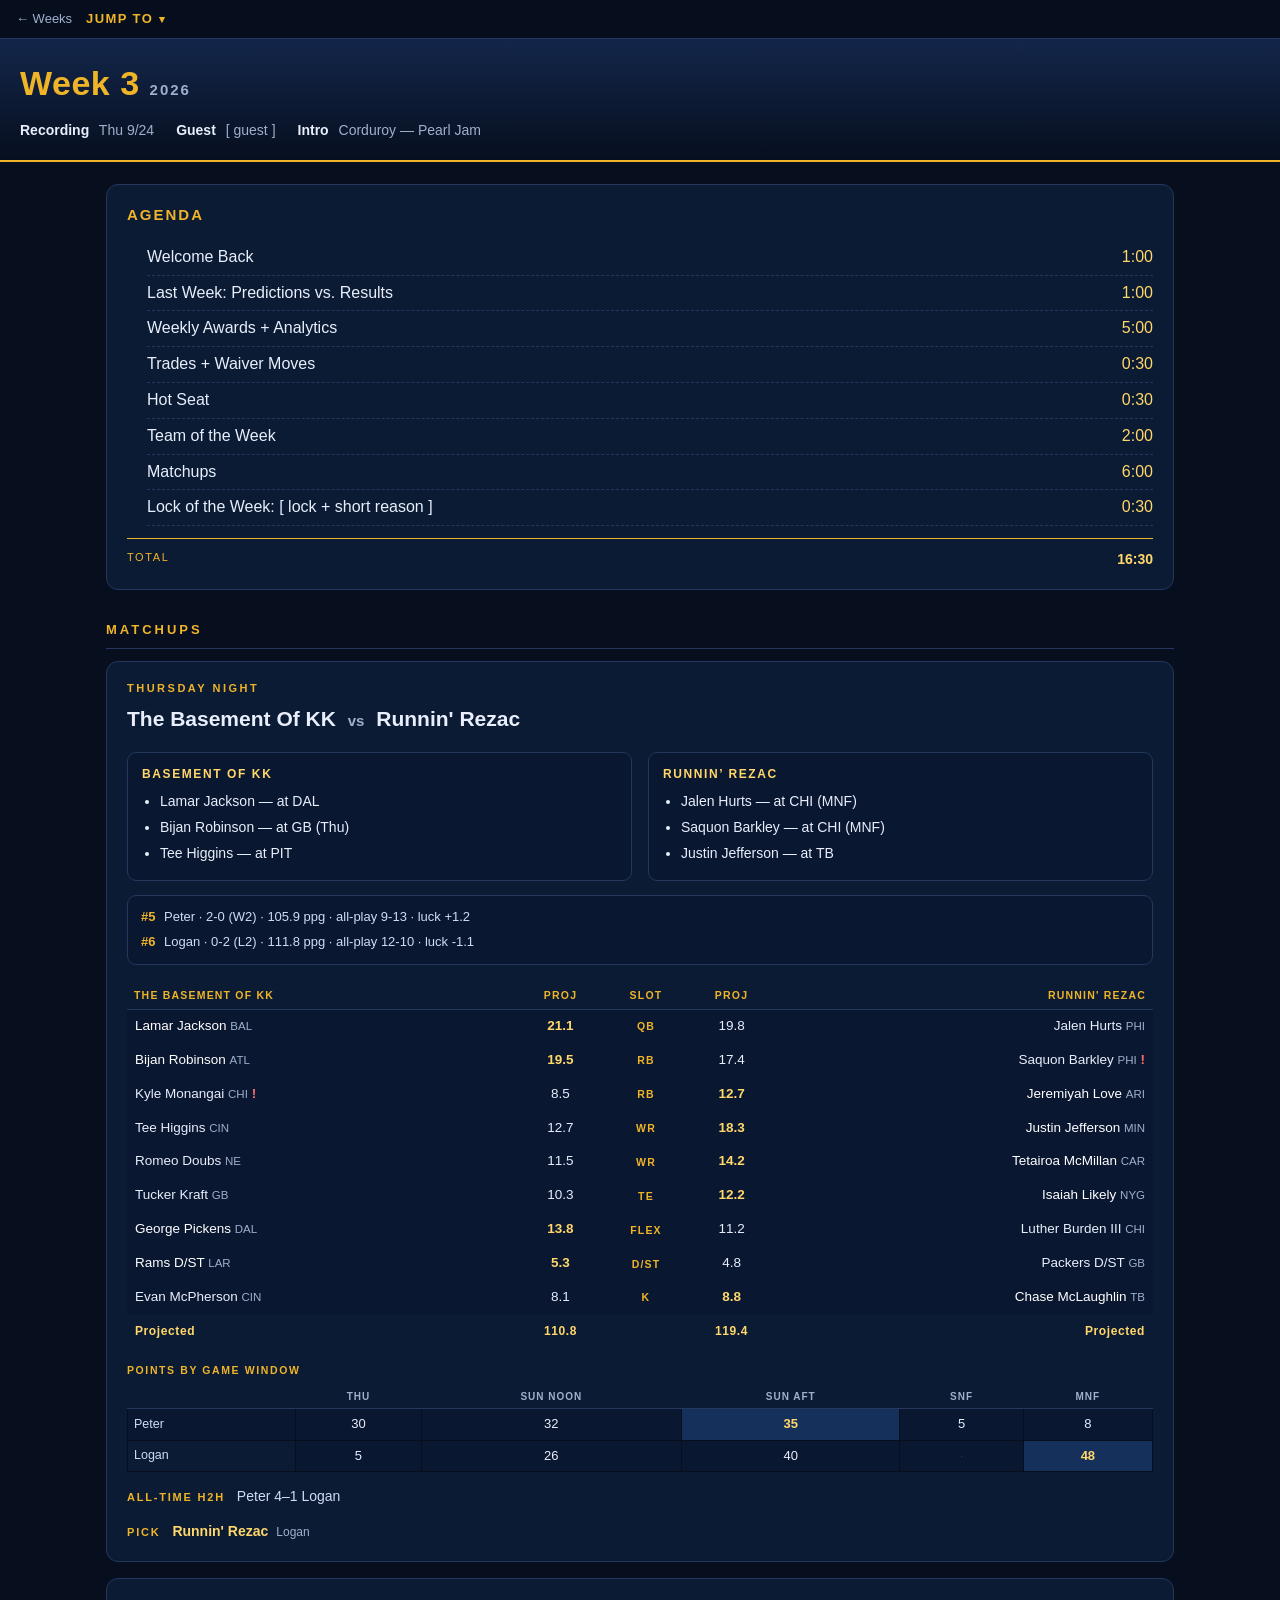
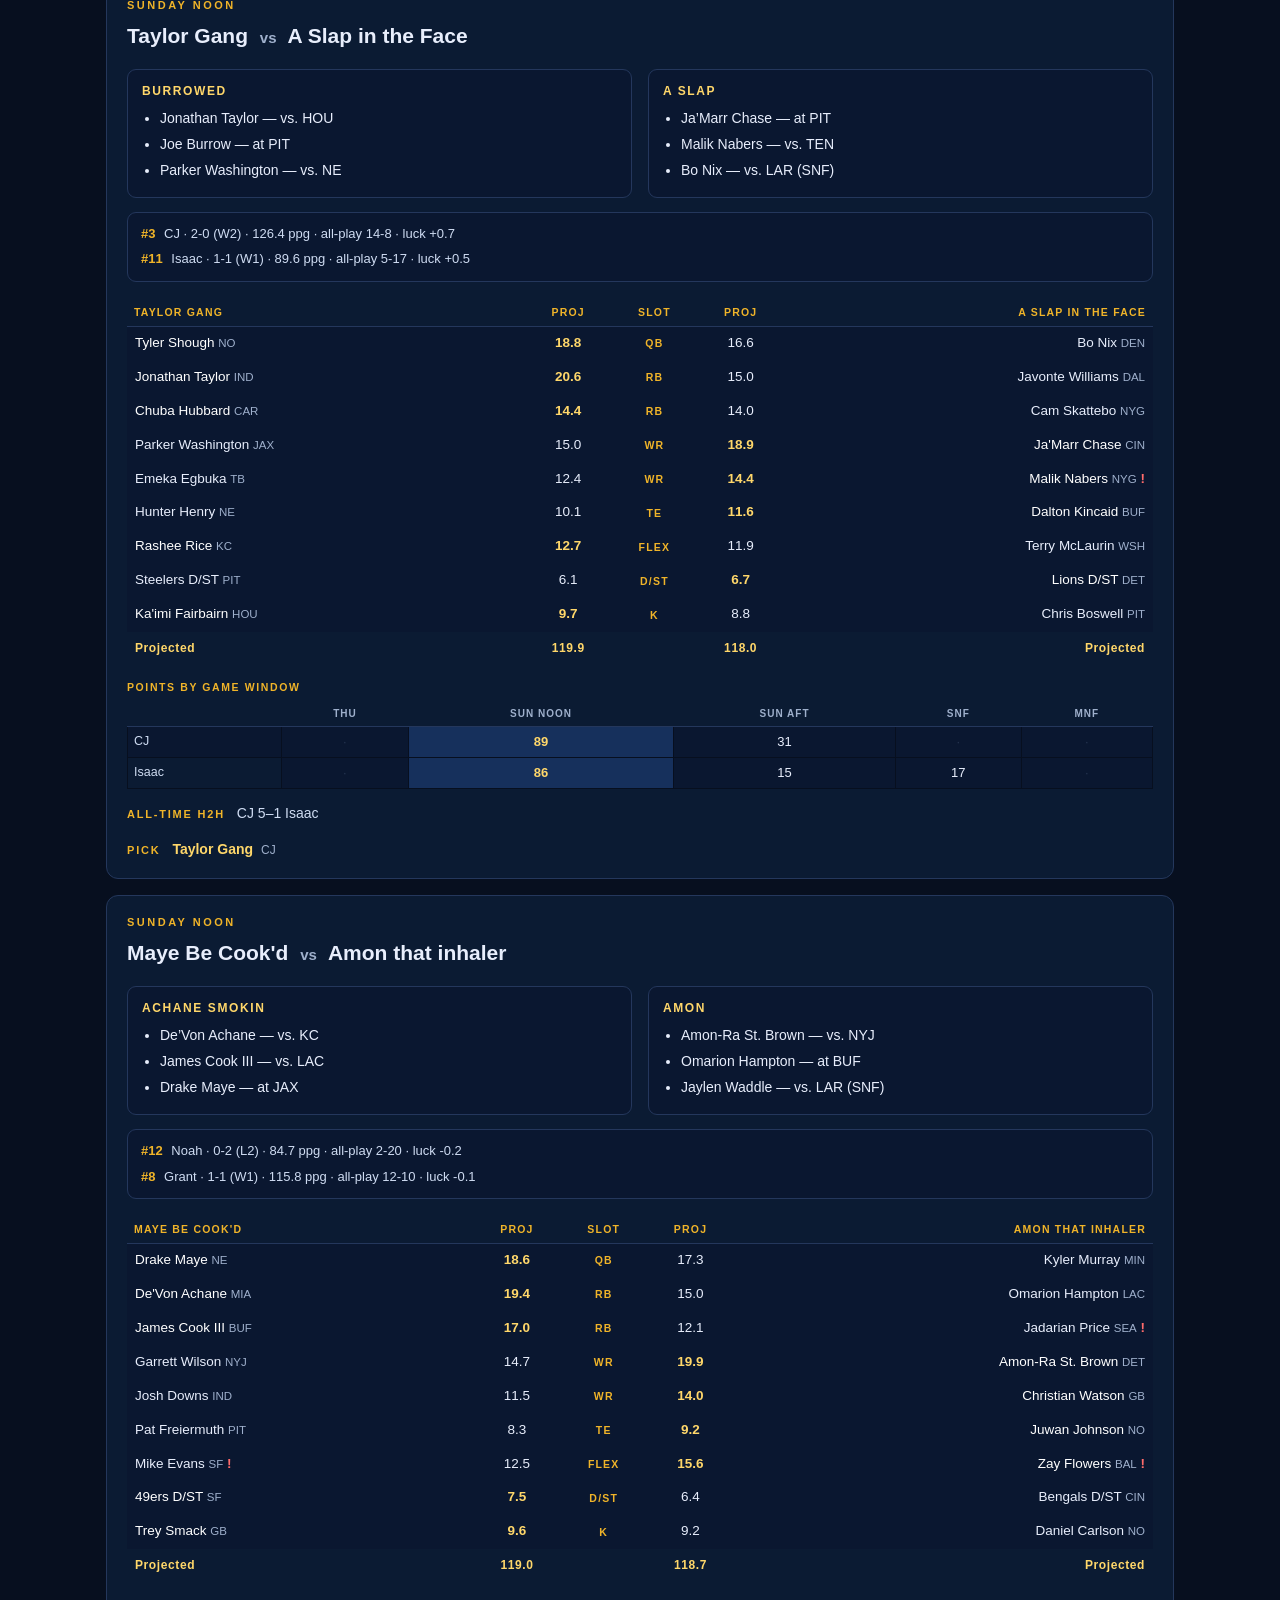
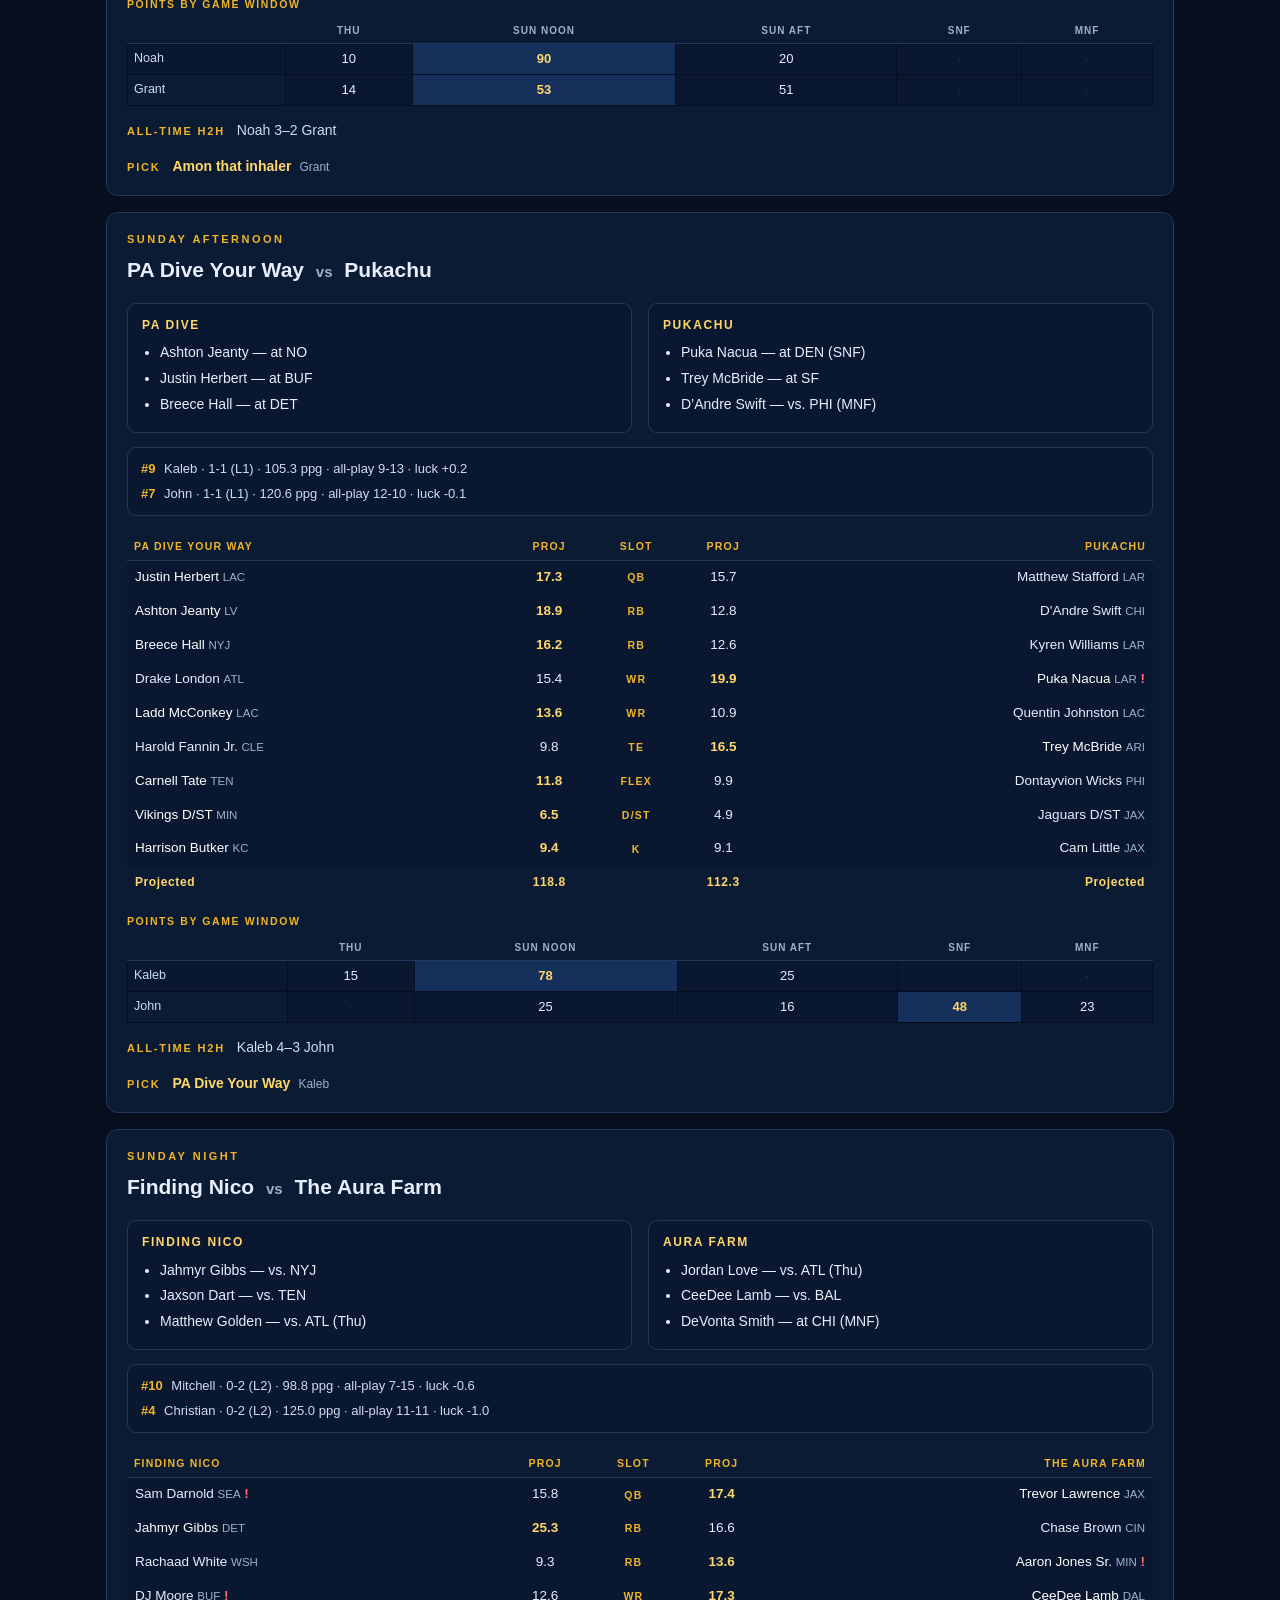
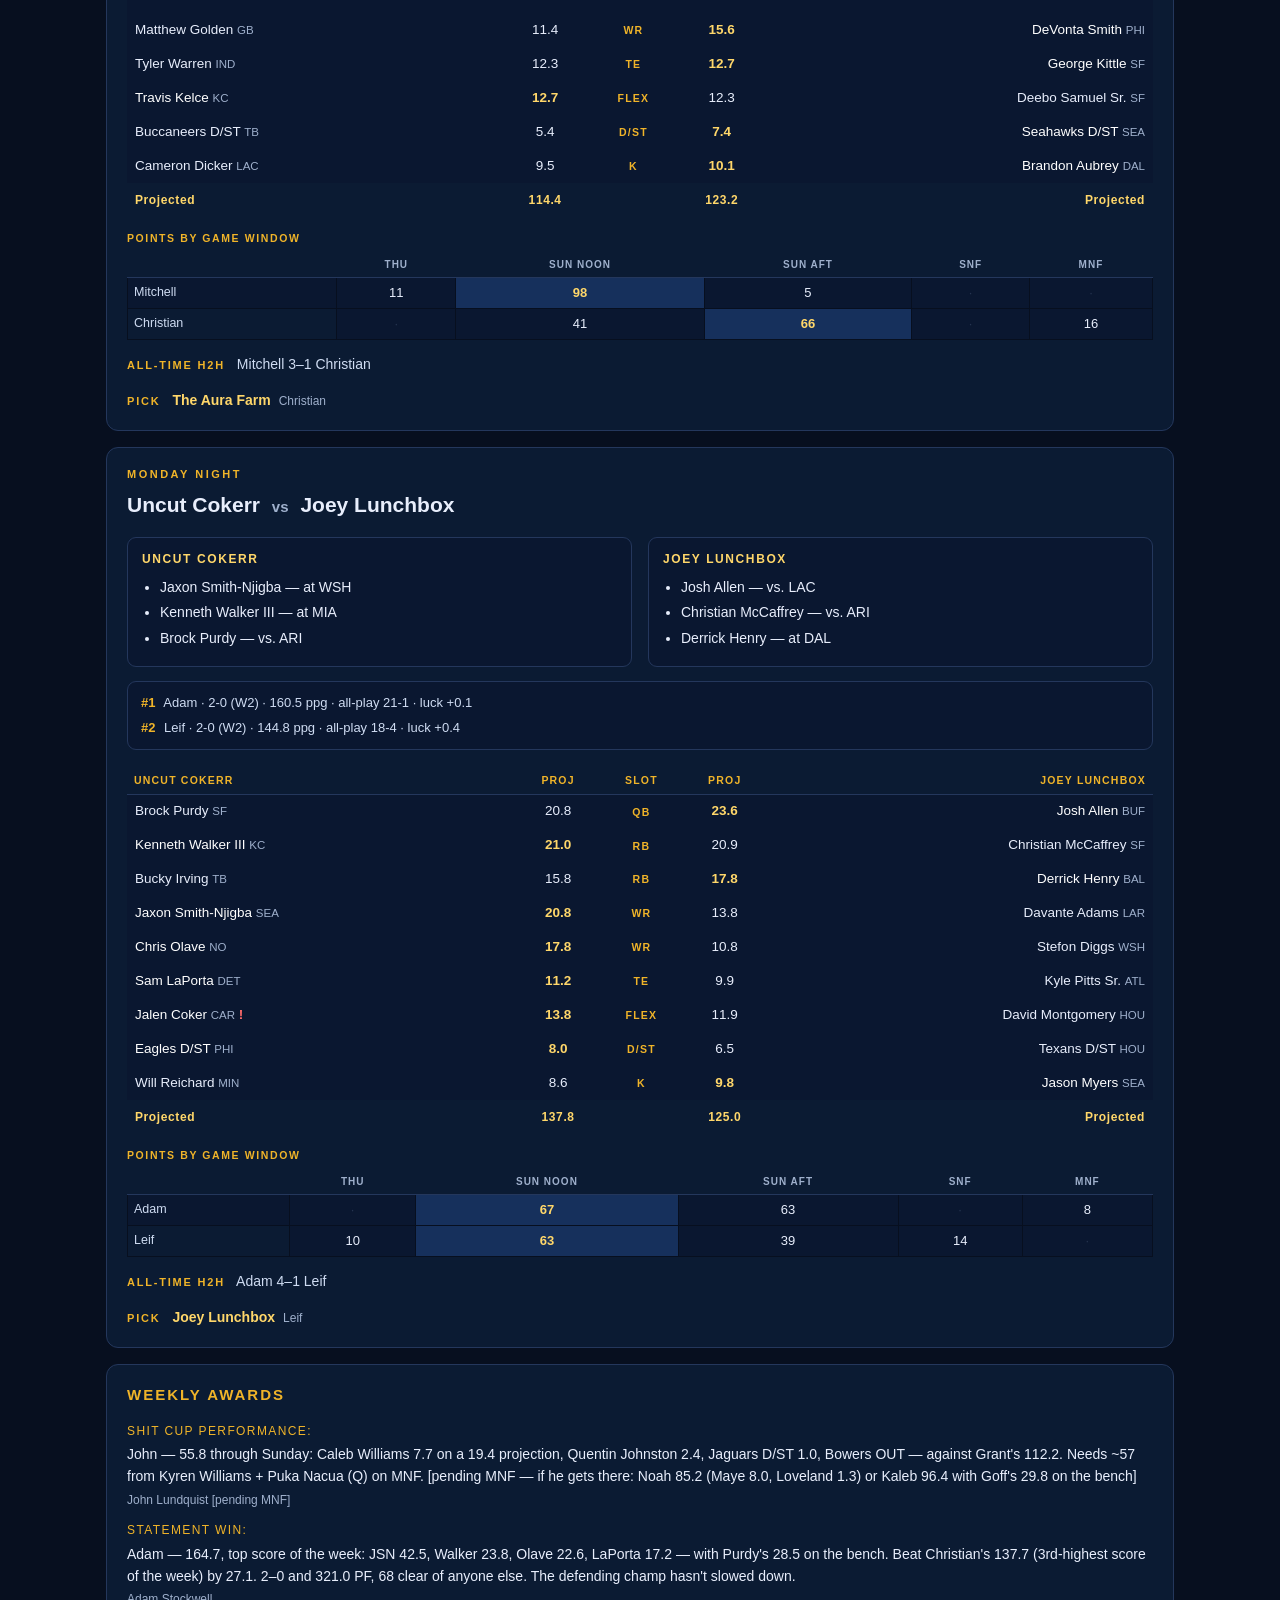
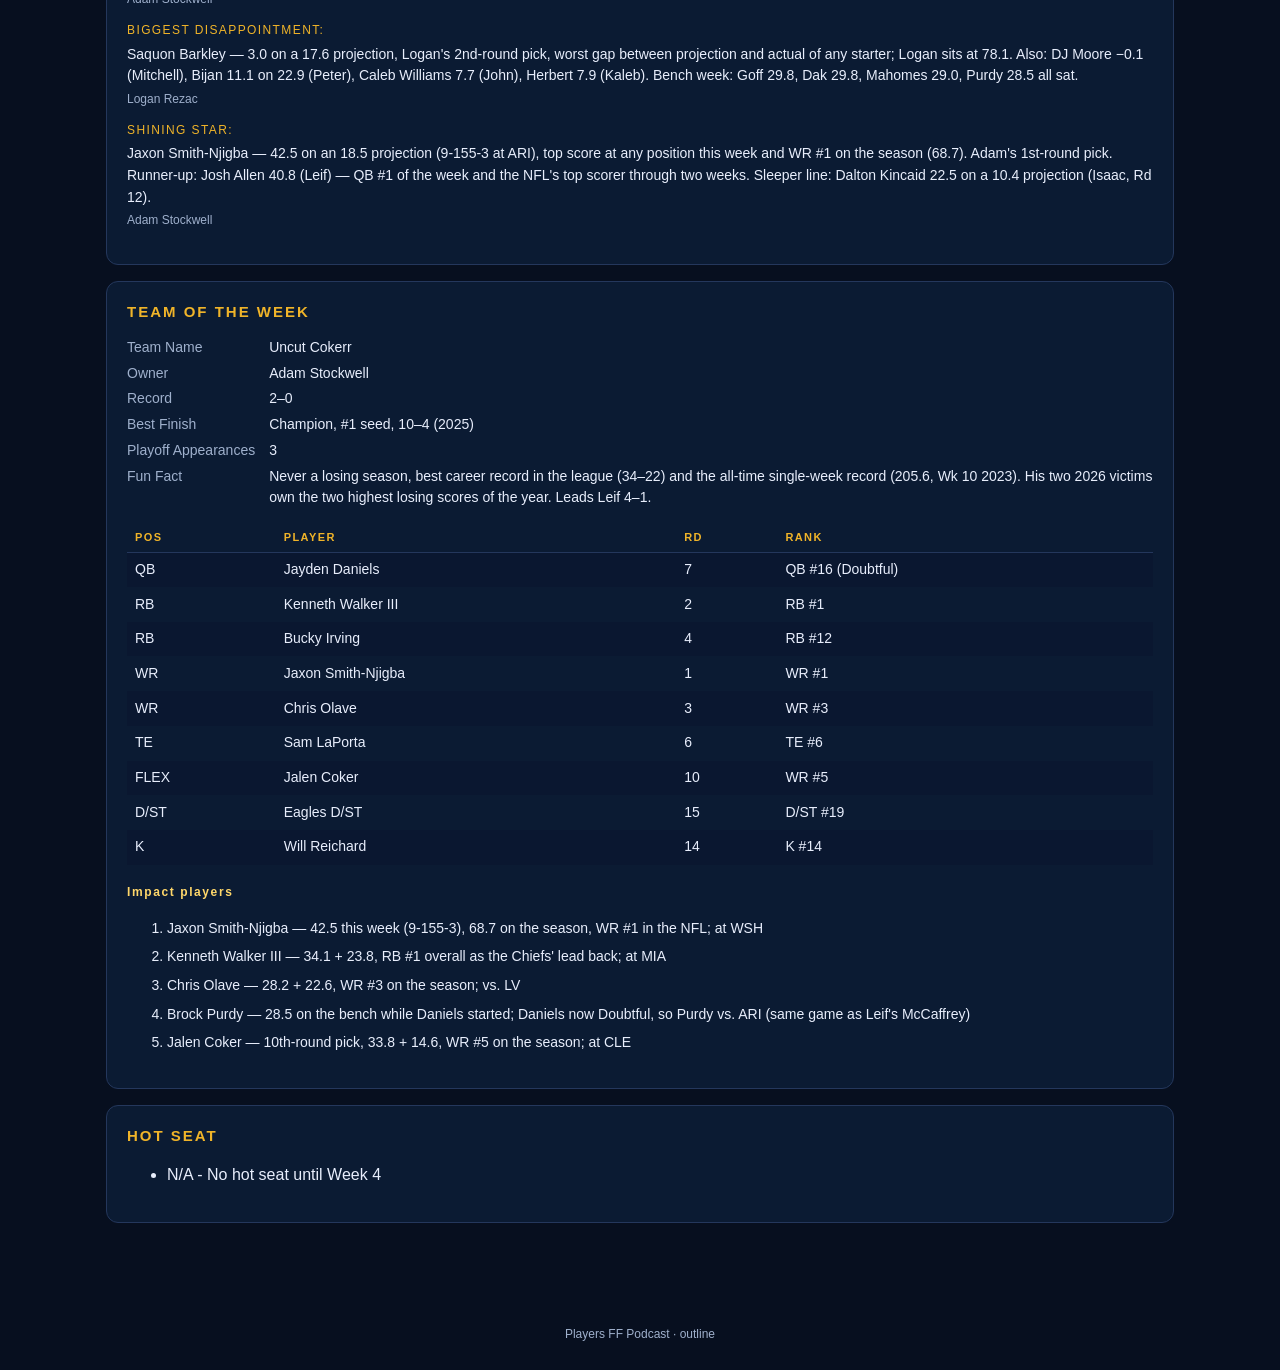
==== commit ed5a79e8: "Drop Trend/stat from matchup blocks" ====
--- a/week-03.html
+++ b/week-03.html
@@ -90,7 +90,6 @@
 <td class="hot">48</td>
 </tr>
 </tbody></table></div>
-<p class="trend"><b>Trend / stat</b>Peter leads Mitchell 87.1–72.2 with only Rams D/ST left; Dart (proj 18.2) decides it — ESPN 60/40 Peter. Bijan 11.1 on a 22.9 proj, Lamar 14.8; Dak 29.8 and Boston 20.5 on the bench. Logan trails Leif 78.1–124.0 with only Likely left → 0–2 after a 137.2 loss; Saquon 3.0 (Q), Jefferson 8.5, Pittman OUT. Proj 110–117 Logan; Hurts, Saquon, Burden and Monangai are all in PHI–CHI.</p>
 <p class="h2h"><b>All-time H2H</b> Peter 4–1 Logan</p>
 <p class="pick"><b>Pick</b> <span class="won">Runnin&#x27; Rezac</span><span class="ow">Logan</span></p>
 </section>
@@ -148,7 +147,6 @@
 <td class="zero">·</td>
 </tr>
 </tbody></table></div>
-<p class="trend"><b>Trend / stat</b>CJ is 2–0: 134.7 (JT 29.2, Ferguson 20.3, Washington 16.8) beat Kaleb by 38.3; 252.9 PF, 2nd in the league. Isaac trails Noah 78.7–85.2 with Nabers + Skattebo on MNF (ESPN 94% Isaac); Chase 26.5, Kincaid 22.5 (Rd 12). Proj 123–122. Chase, Burrow and Higgins are all in CIN–PIT.</p>
 <p class="h2h"><b>All-time H2H</b> CJ 5–1 Isaac</p>
 <p class="pick"><b>Pick</b> <span class="won">Taylor Gang</span><span class="ow">CJ</span></p>
 </section>
@@ -206,7 +204,6 @@
 <td class="zero">·</td>
 </tr>
 </tbody></table></div>
-<p class="trend"><b>Trend / stat</b>Noah is done at 85.2 after a league-low 84.2 — Maye 8.0, Loveland 1.3 (after a 0.0), Stevenson 3.6 — and leads Isaac by 6.5 with two Giants left against him. Grant leads John 112.2–55.8 (Amon-Ra 35.2, Waddle 21.8) with only John&#x27;s Rams pair left; Kyler (IR) and Flowers OUT, Baker starts. Proj 122–123, closest game on paper.</p>
 <p class="h2h"><b>All-time H2H</b> Noah 3–2 Grant</p>
 <p class="pick"><b>Pick</b> <span class="won">Amon that inhaler</span><span class="ow">Grant</span></p>
 </section>
@@ -264,7 +261,6 @@
 <td class="">23</td>
 </tr>
 </tbody></table></div>
-<p class="trend"><b>Trend / stat</b>Kaleb is 1–1: 96.4 with Herbert 7.9 in and Goff 29.8 on the bench (Jeanty 10.3 after 32.7). John sits at 55.8 vs. Grant&#x27;s 112.2 (Caleb 7.7, Johnston 2.4, Bowers OUT) and needs ~57 from Kyren + Nacua (Q) on MNF — league-high 159.5 last week to possible low this week. McBride 18.1 is TE #1 on the season. RJ Harvey OUT. Proj 121–115 Kaleb.</p>
 <p class="h2h"><b>All-time H2H</b> Kaleb 4–3 John</p>
 <p class="pick"><b>Pick</b> <span class="won">PA Dive Your Way</span><span class="ow">Kaleb</span></p>
 </section>
@@ -322,7 +318,6 @@
 <td class="">16</td>
 </tr>
 </tbody></table></div>
-<p class="trend"><b>Trend / stat</b>Christian is 0–2 with 250.1 PF (4th in the league): lost by 1.4, then 137.7–164.7 to the top score (Lamb 35.3, DeVonta 27.7; Lawrence 6.2 with Love 13.8 on the bench). Mitchell trails Peter 72.2–87.1 with Dart still to play Monday — a loss makes this the 0–2 bowl. Nico Collins OUT, DJ Moore Q (−0.1), Kelce 25.1 on the bench. Proj 121–123 Christian.</p>
 <p class="h2h"><b>All-time H2H</b> Mitchell 3–1 Christian</p>
 <p class="pick"><b>Pick</b> <span class="won">The Aura Farm</span><span class="ow">Christian</span></p>
 </section>
@@ -380,7 +375,6 @@
 <td class="zero">·</td>
 </tr>
 </tbody></table></div>
-<p class="trend"><b>Trend / stat</b>Likely 2–0 vs. 2–0. Adam&#x27;s 164.7 was the top score (JSN 42.5, Walker 23.8, Olave 22.6; Purdy 28.5 on the bench, and Daniels is now Doubtful) — 321.0 PF, 68 clear of #2. Leif leads Logan 124.0–78.1 with Adams left Monday; Allen 40.8 is the NFL&#x27;s top scorer (76.5), Mahomes 29.0 on his bench. Proj 133–124 Adam, biggest gap of the week. Purdy vs. McCaffrey in ARI–SF.</p>
 <p class="h2h"><b>All-time H2H</b> Adam 4–1 Leif</p>
 <p class="pick"><b>Pick</b> <span class="won">Joey Lunchbox</span><span class="ow">Leif</span></p>
 </section>
